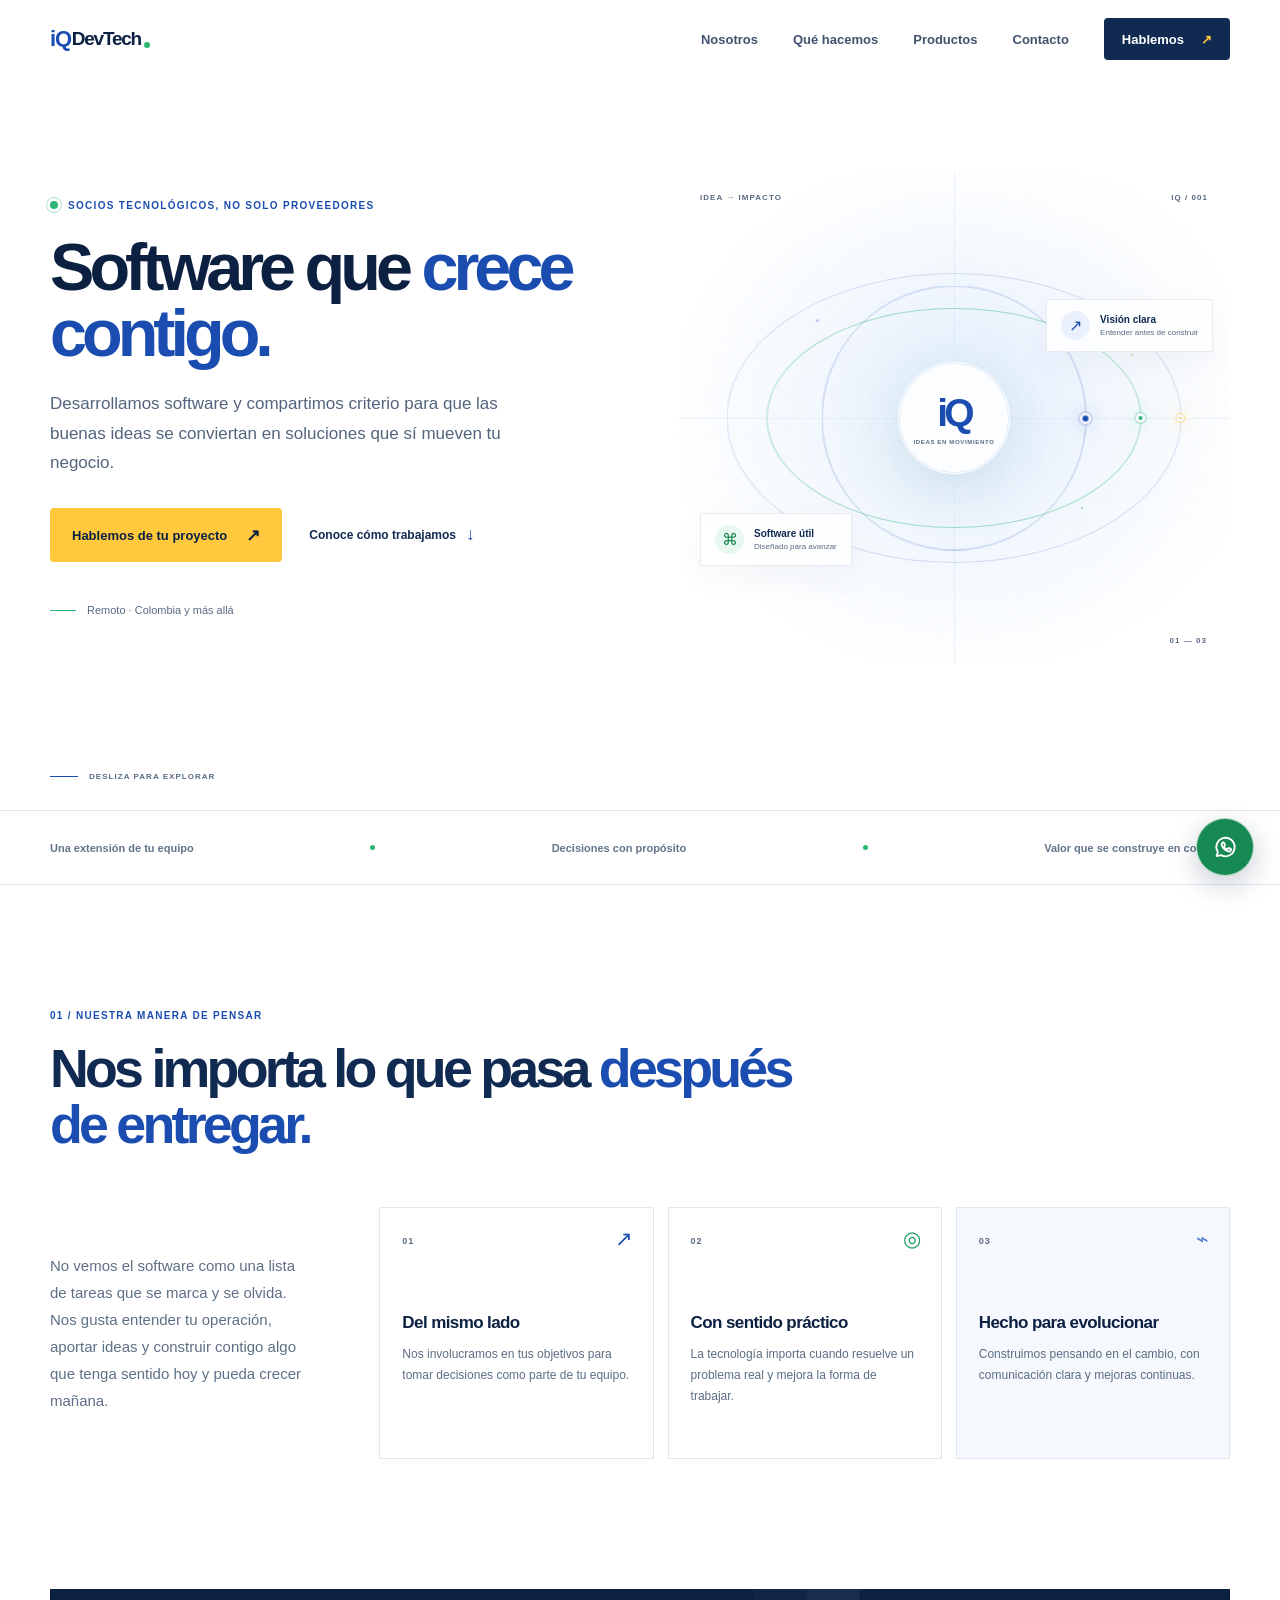
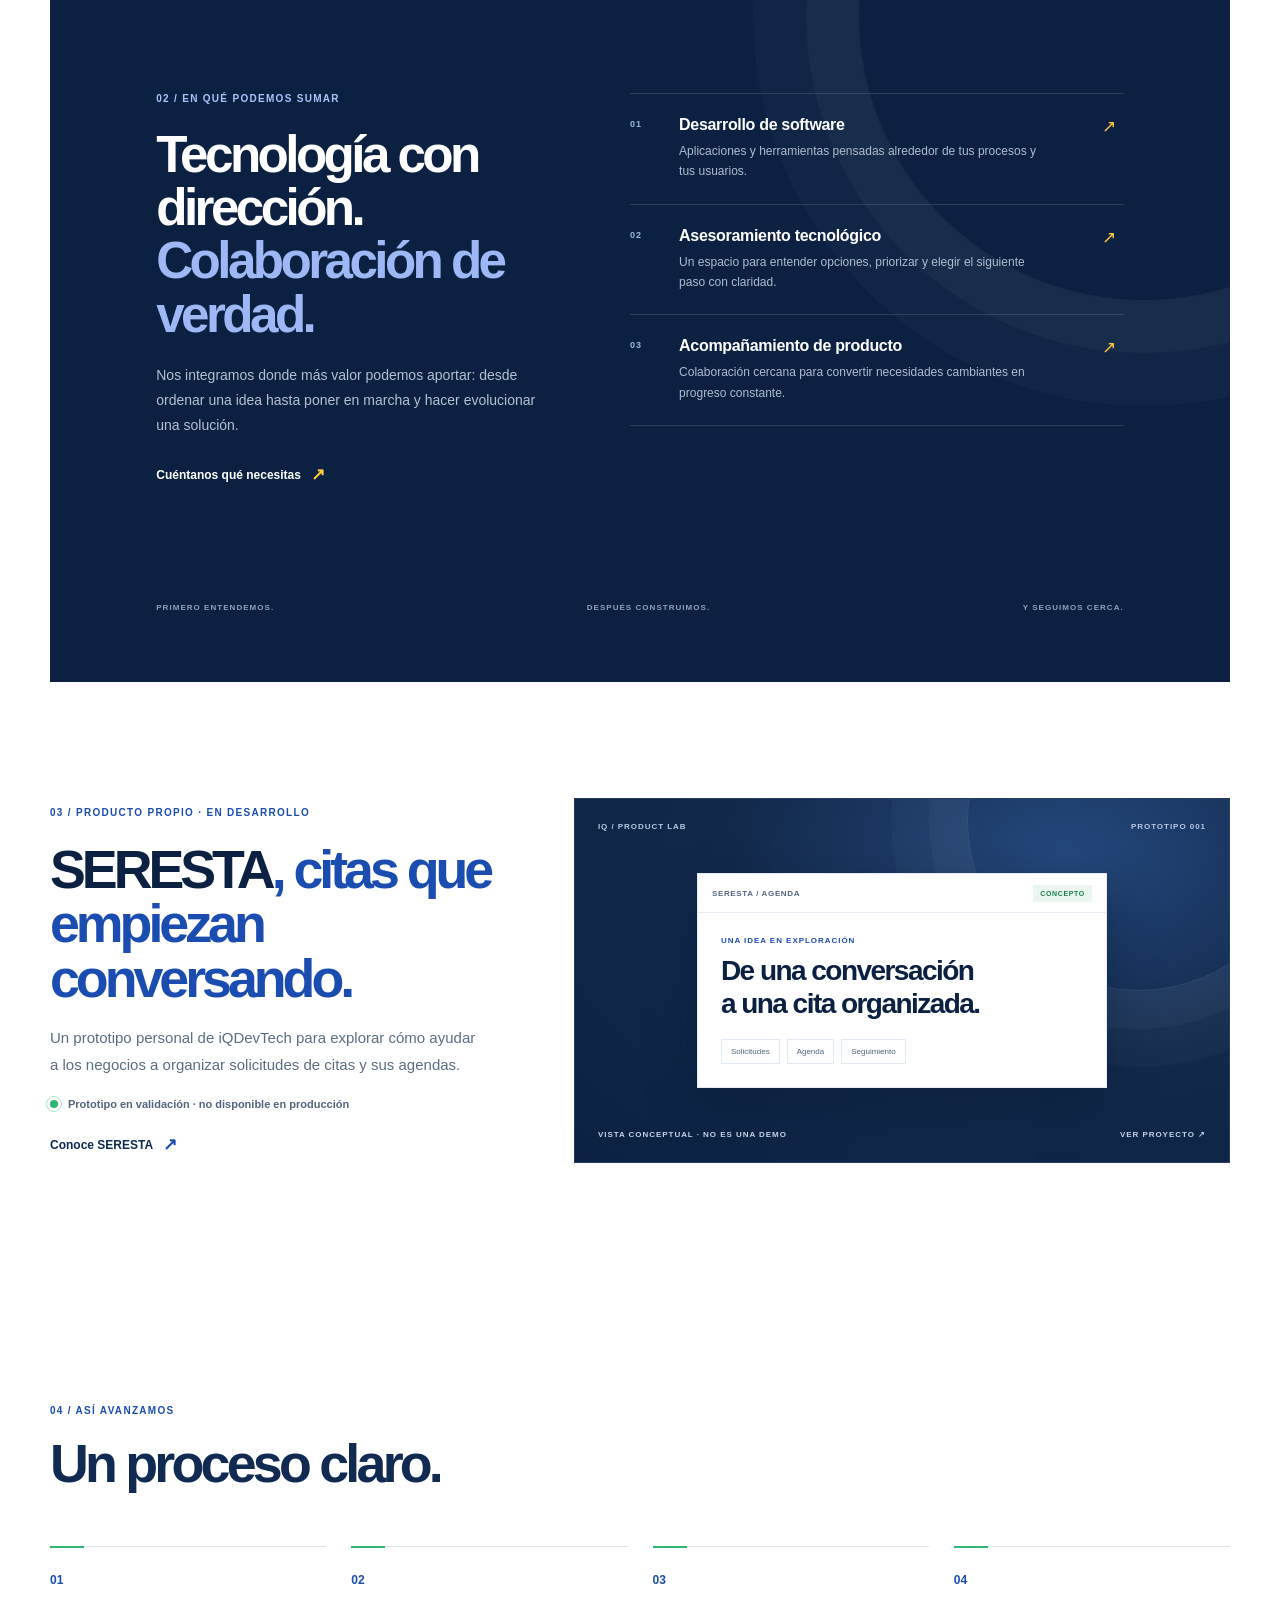
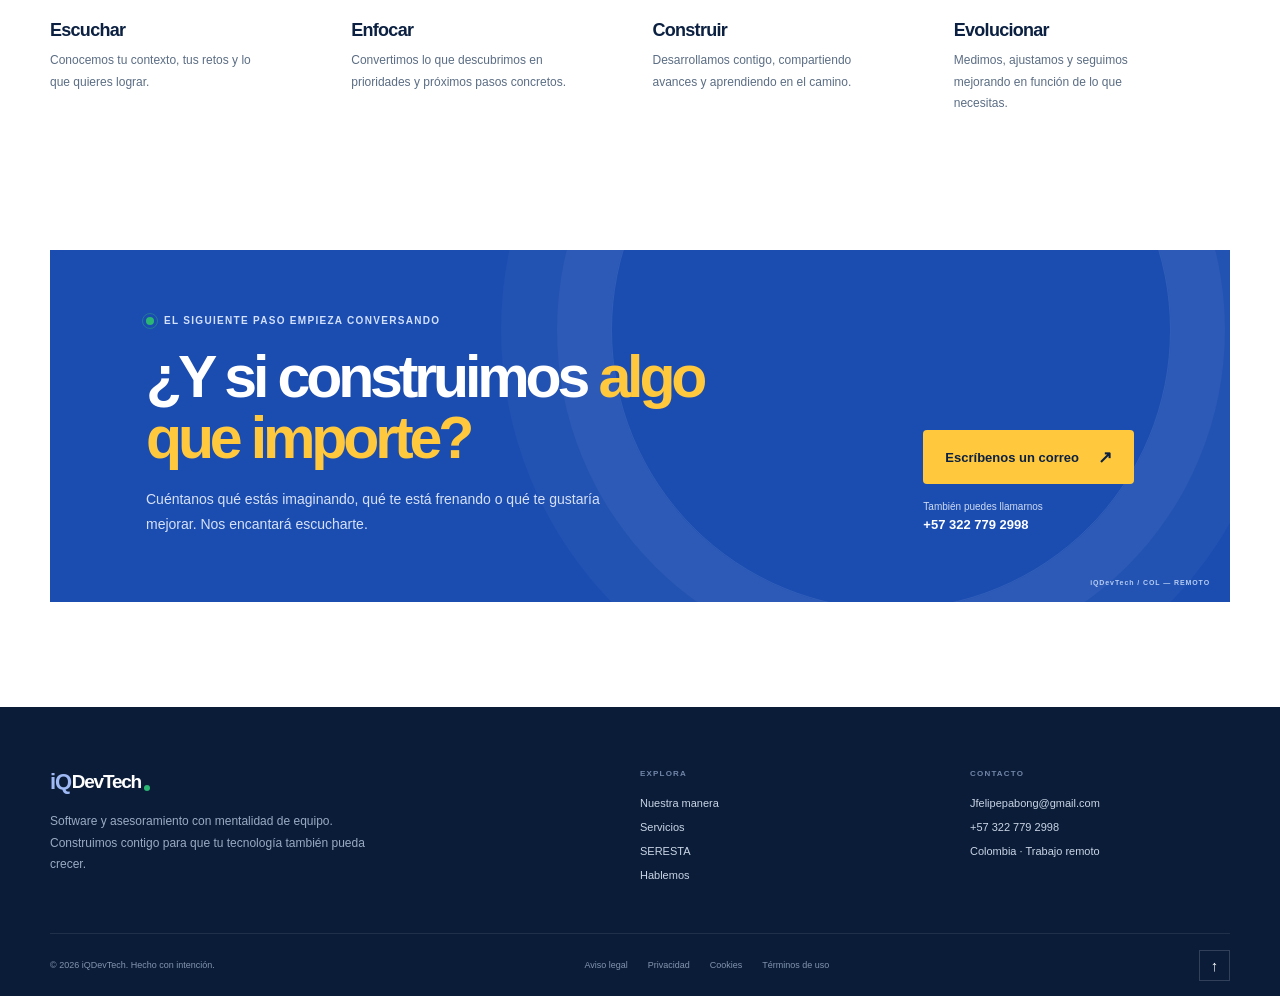
==== index.html @ 0589c56e "Initial iQDevTech website" ====
<!doctype html>
<html lang="es-CO">
  <head>
    <meta charset="utf-8">
    <meta name="viewport" content="width=device-width, initial-scale=1">
    <meta name="theme-color" content="#f6f8fc">
    <meta name="description" content="Desarrollo de software a medida y asesoría tecnológica para empresas en Colombia. Convertimos ideas y retos en soluciones útiles, con colaboración cercana.">
    <meta name="robots" content="index, follow, max-image-preview:large">
    <meta name="author" content="iQDevTech">
    <!-- TODO: reemplazar https://www.iqdevtech.com por el dominio de producción cuando esté conectado -->
    <link rel="canonical" href="https://www.iqdevtech.com/">
    <meta property="og:type" content="website">
    <meta property="og:locale" content="es_CO">
    <meta property="og:site_name" content="iQDevTech">
    <meta property="og:url" content="https://www.iqdevtech.com/">
    <meta property="og:title" content="iQDevTech | Desarrollo de software y asesoría tecnológica en Colombia">
    <meta property="og:description" content="Desarrollo de software a medida y asesoría tecnológica para empresas en Colombia. Ideas que se convierten en soluciones útiles, con colaboración cercana.">
    <!-- TODO: exportar og-image.svg a og-image.png (1200×630) y actualizar esta URL -->
    <meta property="og:image" content="https://www.iqdevtech.com/og-image.svg">
    <meta property="og:image:alt" content="iQDevTech — tecnología que crece contigo">
    <meta name="twitter:card" content="summary_large_image">
    <meta name="twitter:title" content="iQDevTech | Desarrollo de software y asesoría tecnológica en Colombia">
    <meta name="twitter:description" content="Desarrollo de software a medida y asesoría tecnológica para empresas en Colombia. Ideas que se convierten en soluciones útiles, con colaboración cercana.">
    <meta name="twitter:image" content="https://www.iqdevtech.com/og-image.svg">
    <title>iQDevTech | Desarrollo de software y asesoría tecnológica en Colombia</title>
    <link rel="icon" href="/favicon.svg" type="image/svg+xml">
    <link rel="stylesheet" href="/assets/css/styles.css">
    <script type="application/ld+json">
      {
        "@context": "https://schema.org",
        "@graph": [
          {
            "@type": "Organization",
            "@id": "https://www.iqdevtech.com/#organization",
            "name": "iQDevTech",
            "url": "https://www.iqdevtech.com/",
            "logo": "https://www.iqdevtech.com/favicon.svg",
            "email": "Jfelipepabong@gmail.com",
            "telephone": "+573227792998",
            "description": "Desarrollo de software a medida y asesoría tecnológica para empresas en Colombia, con enfoque de colaboración a largo plazo.",
            "slogan": "Tecnología que crece contigo",
            "address": {
              "@type": "PostalAddress",
              "addressRegion": "Santander",
              "addressCountry": "CO"
            },
            "knowsAbout": ["Desarrollo de software a medida", "Asesoría tecnológica", "Acompañamiento de producto"]
          },
          {
            "@type": "ProfessionalService",
            "@id": "https://www.iqdevtech.com/#servicio",
            "name": "Desarrollo de software y asesoría tecnológica",
            "provider": { "@id": "https://www.iqdevtech.com/#organization" },
            "url": "https://www.iqdevtech.com/",
            "email": "Jfelipepabong@gmail.com",
            "telephone": "+573227792998",
            "areaServed": ["Colombia", "Worldwide"],
            "availableLanguage": ["Spanish"],
            "inLanguage": "es-CO"
          },
          {
            "@type": "WebSite",
            "@id": "https://www.iqdevtech.com/#website",
            "url": "https://www.iqdevtech.com/",
            "name": "iQDevTech",
            "inLanguage": "es-CO",
            "publisher": { "@id": "https://www.iqdevtech.com/#organization" }
          }
        ]
      }
    </script>
    <script type="module" src="/assets/js/main.js"></script>
  </head>
  <body id="top">
    <div class="preloader" aria-hidden="true">
      <span class="preloader__brand">iQ<span>Dev</span>Tech</span>
      <span class="preloader__line"></span>
    </div>
    <a class="skip-link" href="#contenido">Saltar al contenido</a>
    <iq-header></iq-header>
    <main id="contenido">
      <section class="hero section-wrap" aria-labelledby="hero-title">
        <div class="hero__copy">
          <p class="eyebrow hero-enter"><span class="status-dot"></span> Socios tecnológicos, no solo proveedores</p>
          <h1 id="hero-title" class="hero-enter">Software que <span>crece contigo.</span></h1>
          <p class="hero__intro hero-enter">Desarrollamos software y compartimos criterio para que las buenas ideas se conviertan en soluciones que sí mueven tu negocio.</p>
          <div class="hero__actions hero-enter">
            <a class="button button--yellow" href="#contacto">Hablemos de tu proyecto <span aria-hidden="true">↗</span></a>
            <a class="text-link" href="#enfoque">Conoce cómo trabajamos <span aria-hidden="true">↓</span></a>
          </div>
          <div class="hero__note hero-enter"><span class="hero__note-line"></span><span>Remoto · Colombia y más allá</span></div>
        </div>

        <div class="hero-art" role="img" aria-label="Ilustración abstracta de una red de ideas que se convierte en software">
          <div class="hero-art__nebula hero-art__nebula--one"></div>
          <div class="hero-art__nebula hero-art__nebula--two"></div>
          <div class="hero-art__glow"></div>
          <div class="hero-art__topline"><span>IDEA → IMPACTO</span><span>IQ / 001</span></div>
          <div class="orbit orbit--one"><span class="orbit__satellite orbit__satellite--blue"></span></div>
          <div class="orbit orbit--two"><span class="orbit__satellite orbit__satellite--green"></span></div>
          <div class="orbit orbit--three"><span class="orbit__satellite orbit__satellite--yellow"></span></div>
          <span class="hero-art__star hero-art__star--one"></span>
          <span class="hero-art__star hero-art__star--two"></span>
          <span class="hero-art__star hero-art__star--three"></span>
          <div class="orbit__core"><span>iQ</span><span class="orbit__core-caption">IDEAS EN MOVIMIENTO</span></div>
          <div class="art-label art-label--top"><span class="art-label__icon">↗</span><span><b>Visión clara</b><small>Entender antes de construir</small></span></div>
          <div class="art-label art-label--bottom"><span class="art-label__icon art-label__icon--green">⌘</span><span><b>Software útil</b><small>Diseñado para avanzar</small></span></div>
          <span class="hero-art__axis hero-art__axis--x"></span>
          <span class="hero-art__axis hero-art__axis--y"></span>
          <span class="hero-art__index">01 — 03</span>
        </div>
        <div class="hero__scroll" aria-hidden="true"><span></span> DESLIZA PARA EXPLORAR</div>
      </section>

      <section class="signal-strip" aria-label="Nuestra forma de colaborar">
        <div class="signal-strip__inner">
          <span>Una extensión de tu equipo</span><i></i>
          <span>Decisiones con propósito</span><i></i>
          <span>Valor que se construye en conjunto</span>
        </div>
      </section>

      <section class="section section-wrap" id="enfoque" aria-labelledby="approach-title">
        <div class="section-heading reveal">
          <p class="eyebrow">01 / Nuestra manera de pensar</p>
          <h2 id="approach-title">Nos importa lo que pasa <span>después de entregar.</span></h2>
        </div>
        <div class="approach-grid">
          <p class="approach-grid__lead reveal">No vemos el software como una lista de tareas que se marca y se olvida. Nos gusta entender tu operación, aportar ideas y construir contigo algo que tenga sentido hoy y pueda crecer mañana.</p>
          <div class="approach-card reveal">
            <span class="approach-card__number">01</span>
            <span class="approach-card__mark">↗</span>
            <h3>Del mismo lado</h3>
            <p>Nos involucramos en tus objetivos para tomar decisiones como parte de tu equipo.</p>
          </div>
          <div class="approach-card approach-card--green reveal">
            <span class="approach-card__number">02</span>
            <span class="approach-card__mark">◎</span>
            <h3>Con sentido práctico</h3>
            <p>La tecnología importa cuando resuelve un problema real y mejora la forma de trabajar.</p>
          </div>
          <div class="approach-card approach-card--blue reveal">
            <span class="approach-card__number">03</span>
            <span class="approach-card__mark">⌁</span>
            <h3>Hecho para evolucionar</h3>
            <p>Construimos pensando en el cambio, con comunicación clara y mejoras continuas.</p>
          </div>
        </div>
      </section>

      <section class="services section-wrap" id="servicios" aria-labelledby="services-title">
        <div class="services__intro reveal">
          <p class="eyebrow eyebrow--light">02 / En qué podemos sumar</p>
          <h2 id="services-title">Tecnología con dirección. <span>Colaboración de verdad.</span></h2>
          <p>Nos integramos donde más valor podemos aportar: desde ordenar una idea hasta poner en marcha y hacer evolucionar una solución.</p>
          <a class="text-link text-link--light" href="#contacto">Cuéntanos qué necesitas <span aria-hidden="true">↗</span></a>
        </div>
        <div class="services__list">
          <article class="service-item reveal">
            <span class="service-item__index">01</span>
            <div><h3>Desarrollo de software</h3><p>Aplicaciones y herramientas pensadas alrededor de tus procesos y tus usuarios.</p></div>
            <span class="service-item__arrow" aria-hidden="true">↗</span>
          </article>
          <article class="service-item reveal">
            <span class="service-item__index">02</span>
            <div><h3>Asesoramiento tecnológico</h3><p>Un espacio para entender opciones, priorizar y elegir el siguiente paso con claridad.</p></div>
            <span class="service-item__arrow" aria-hidden="true">↗</span>
          </article>
          <article class="service-item reveal">
            <span class="service-item__index">03</span>
            <div><h3>Acompañamiento de producto</h3><p>Colaboración cercana para convertir necesidades cambiantes en progreso constante.</p></div>
            <span class="service-item__arrow" aria-hidden="true">↗</span>
          </article>
        </div>
        <div class="services__footer"><span>PRIMERO ENTENDEMOS.</span><span>DESPUÉS CONSTRUIMOS.</span><span>Y SEGUIMOS CERCA.</span></div>
      </section>

      <section class="product-showcase section-wrap" id="productos" aria-labelledby="product-showcase-title">
        <div class="product-showcase__copy reveal">
          <p class="eyebrow">03 / Producto propio · en desarrollo</p>
          <h2 id="product-showcase-title">SERESTA<span>, citas que empiezan conversando.</span></h2>
          <p>Un prototipo personal de iQDevTech para explorar cómo ayudar a los negocios a organizar solicitudes de citas y sus agendas.</p>
          <div class="product-showcase__status"><span class="status-dot"></span> Prototipo en validación · no disponible en producción</div>
          <a class="text-link" href="/productos/seresta.html">Conoce SERESTA <span aria-hidden="true">↗</span></a>
        </div>
        <a class="product-preview reveal" href="/productos/seresta.html" aria-label="Ver la página de SERESTA, producto en prototipo">
          <div class="product-preview__topline"><span>IQ / PRODUCT LAB</span><span>PROTOTIPO 001</span></div>
          <div class="product-preview__window">
            <div class="product-preview__windowbar"><span>SERESTA / AGENDA</span><span class="product-preview__window-status">CONCEPTO</span></div>
            <div class="product-preview__windowbody">
              <span class="product-preview__overline">UNA IDEA EN EXPLORACIÓN</span>
              <strong>De una conversación<br> a una cita organizada.</strong>
              <div class="product-preview__chips"><span>Solicitudes</span><span>Agenda</span><span>Seguimiento</span></div>
            </div>
          </div>
          <div class="product-preview__footer"><span>VISTA CONCEPTUAL · NO ES UNA DEMO</span><span>VER PROYECTO ↗</span></div>
        </a>
      </section>

      <section class="process section section-wrap" aria-labelledby="process-title">
        <div class="section-heading reveal">
          <p class="eyebrow">04 / Así avanzamos</p>
          <h2 id="process-title">Un proceso claro.</h2>
        </div>
        <div class="process__steps">
          <article class="process-step reveal"><span class="process-step__number">01</span><span class="process-step__line"></span><h3>Escuchar</h3><p>Conocemos tu contexto, tus retos y lo que quieres lograr.</p></article>
          <article class="process-step reveal"><span class="process-step__number">02</span><span class="process-step__line"></span><h3>Enfocar</h3><p>Convertimos lo que descubrimos en prioridades y próximos pasos concretos.</p></article>
          <article class="process-step reveal"><span class="process-step__number">03</span><span class="process-step__line"></span><h3>Construir</h3><p>Desarrollamos contigo, compartiendo avances y aprendiendo en el camino.</p></article>
          <article class="process-step reveal"><span class="process-step__number">04</span><span class="process-step__line"></span><h3>Evolucionar</h3><p>Medimos, ajustamos y seguimos mejorando en función de lo que necesitas.</p></article>
        </div>
      </section>

      <section class="contact section-wrap" id="contacto" aria-labelledby="contact-title">
        <div class="contact__orb" aria-hidden="true"></div>
        <div class="contact__copy reveal">
          <p class="eyebrow eyebrow--light"><span class="status-dot"></span> El siguiente paso empieza conversando</p>
          <h2 id="contact-title">¿Y si construimos <span>algo que importe?</span></h2>
          <p>Cuéntanos qué estás imaginando, qué te está frenando o qué te gustaría mejorar. Nos encantará escucharte.</p>
        </div>
        <div class="contact__actions reveal">
          <a class="button button--yellow" href="mailto:Jfelipepabong@gmail.com?subject=Hablemos%20de%20un%20proyecto">Escríbenos un correo <span aria-hidden="true">↗</span></a>
          <a class="contact__detail" href="tel:+573227792998"><span>También puedes llamarnos</span><b>+57 322 779 2998</b></a>
        </div>
        <span class="contact__signature">iQDevTech / COL — REMOTO</span>
      </section>
    </main>
    <iq-footer></iq-footer>
  </body>
</html>
---- assets/css/styles.css ----
@charset "UTF-8";

:root {
  color-scheme: light;
  --ink: #102a52;
  --ink-strong: #0c2142;
  --blue: #1b4db1;
  --blue-bright: #386fe0;
  --green: #2bb673;
  --yellow: #ffc83d;
  --paper: #ffffff;
  --wash: #f5f8fc;
  --muted: #64748b;
  --line: #e2e8f0;
  --font: Inter, "Segoe UI", Arial, sans-serif;
  --content: 1180px;
  --type-display: clamp(2.75rem, 5.2vw, 4.25rem);
  --type-page: clamp(3rem, 6vw, 4.75rem);
  --type-section: clamp(2.25rem, 4.2vw, 3.375rem);
}

* { box-sizing: border-box; }
html { scroll-behavior: smooth; scroll-padding-top: 88px; }
body { margin: 0; background: var(--paper); color: var(--ink); font-family: var(--font); font-size: 16px; -webkit-font-smoothing: antialiased; }
body.menu-open { overflow: hidden; }
a { color: inherit; text-decoration: none; }
button { font: inherit; }
::selection { color: var(--ink-strong); background: var(--yellow); }

.preloader { position: fixed; z-index: 20; inset: 0; display: grid; align-content: center; justify-items: center; gap: 18px; background: var(--ink-strong); pointer-events: none; animation: loader-out .55s .35s ease forwards; }
.preloader__brand { color: white; font-size: 24px; font-weight: 750; letter-spacing: -.06em; }
.preloader__brand span { color: #8caef4; }
.preloader__line { width: 76px; height: 2px; overflow: hidden; background: #ffffff30; }
.preloader__line::after { display: block; width: 100%; height: 100%; background: var(--yellow); content: ""; transform: translateX(-100%); animation: loader-line .5s ease forwards; }
@keyframes loader-out { to { opacity: 0; visibility: hidden; } }
@keyframes loader-line { to { transform: translateX(0); } }
.skip-link { position: fixed; z-index: 30; top: 10px; left: 10px; padding: 12px 16px; color: var(--ink); background: var(--yellow); transform: translateY(-160%); }
.skip-link:focus { transform: translateY(0); }
.section-wrap { width: min(var(--content), calc(100% - 64px)); margin-inline: auto; }

.site-header { position: fixed; z-index: 15; inset: 0 0 auto; border-bottom: 1px solid transparent; background: #ffffffeb; backdrop-filter: blur(18px); transition: transform .35s ease, box-shadow .3s ease, border-color .3s ease; }
.site-header--scrolled { border-color: #e6ebf2; box-shadow: 0 8px 26px #102a5208; }
.site-header--hidden { transform: translateY(-110%); }
.site-header__inner { display: flex; width: min(var(--content), calc(100% - 64px)); height: 78px; align-items: center; justify-content: space-between; margin-inline: auto; }
.wordmark { position: relative; display: inline-flex; align-items: center; gap: 1px; color: var(--ink-strong); font-size: 19px; font-weight: 730; letter-spacing: -.065em; }
.wordmark__iq { color: var(--blue); font-size: 22px; font-weight: 830; }
.wordmark i { width: 6px; height: 6px; margin: 11px 0 0 2px; border-radius: 50%; background: var(--green); }
.site-nav { display: flex; align-items: center; gap: 35px; }
.site-nav > a:not(.site-nav__cta) { color: #41536e; font-size: 13px; font-weight: 550; transition: color .2s ease; }
.site-nav > a:not(.site-nav__cta):hover { color: var(--blue); }
.site-nav__cta { display: inline-flex; min-height: 42px; align-items: center; gap: 17px; padding: 0 18px; border-radius: 4px; background: var(--ink); color: white; font-size: 13px; font-weight: 650; transition: background .2s ease, transform .2s ease; }
.site-nav__cta:hover { background: var(--blue); transform: translateY(-2px); }
.site-nav__cta span { color: var(--yellow); }
.menu-toggle { display: none; }

.hero { position: relative; display: grid; min-height: min(810px, 100svh); grid-template-columns: 1.03fr .97fr; align-items: center; gap: 42px; padding-top: 120px; padding-bottom: 94px; }
.hero__copy { position: relative; z-index: 2; padding-bottom: 20px; }
.eyebrow { display: flex; align-items: center; gap: 10px; margin: 0 0 24px; color: var(--blue); font-size: 10px; font-weight: 750; letter-spacing: .13em; text-transform: uppercase; }
.status-dot { position: relative; width: 8px; height: 8px; flex: 0 0 auto; border-radius: 50%; background: var(--green); }
.status-dot::after { position: absolute; inset: -4px; border: 1px solid #2bb67366; border-radius: 50%; content: ""; }
h1, h2, h3, p { margin-top: 0; }
.hero h1 { max-width: 650px; margin-bottom: 22px; color: var(--ink-strong); font-size: var(--type-display); font-weight: 650; letter-spacing: -.075em; line-height: .99; }
.hero h1 span, .section-heading h2 span, .services__intro h2 span, .contact h2 span { color: var(--blue); }
.hero__intro { max-width: 485px; margin-bottom: 30px; color: #53647d; font-size: 17px; line-height: 1.75; }
.hero__actions { display: flex; align-items: center; gap: 27px; flex-wrap: wrap; }
.button { display: inline-flex; min-height: 54px; align-items: center; justify-content: center; gap: 19px; padding: 0 22px; border-radius: 4px; font-size: 13px; font-weight: 720; transition: transform .22s ease, box-shadow .22s ease, background .22s ease; }
.button:hover { transform: translateY(-3px); box-shadow: 0 12px 22px #0c21421f; }
.hero__actions .button { transform: translate3d(var(--magnetic-x, 0px), var(--magnetic-y, 0px), 0); }
.hero__actions .button:hover { transform: translate3d(var(--magnetic-x, 0px), calc(var(--magnetic-y, 0px) - 3px), 0); }
.button--yellow { color: var(--ink-strong); background: var(--yellow); }
.button--yellow:hover { background: #ffd45e; }
.button span { font-size: 17px; }
.text-link { display: inline-flex; align-items: center; gap: 10px; color: var(--ink); font-size: 12px; font-weight: 700; }
.text-link span { color: var(--blue); font-size: 17px; transition: transform .2s ease; }
.text-link:hover span { transform: translate(3px, -2px); }
.hero__note { display: flex; align-items: center; gap: 11px; margin-top: 42px; color: #596b83; font-size: 11px; }
.hero__note-line { width: 26px; height: 1px; background: var(--green); }

.hero-art { position: relative; min-height: 494px; overflow: hidden; border: 0; background: radial-gradient(ellipse at 53% 48%, #eaf2ff 0, #f5f8fc8a 38%, #ffffff00 73%); isolation: isolate; }
.hero-art::before, .hero-art::after { display: none; }
.hero-art__nebula { position: absolute; z-index: 0; top: 50%; left: 50%; width: 310px; aspect-ratio: 1; border-radius: 50%; opacity: .6; pointer-events: none; transform: translate3d(-50%, -50%, 0); }
.hero-art__nebula--one { background: radial-gradient(circle, #8fb7ff55 0, #8fb7ff20 42%, transparent 72%); }
.hero-art__nebula--two { width: 245px; background: radial-gradient(circle, #8ce2b644 0, #8ce2b618 45%, transparent 72%); }
.hero-art__glow { position: absolute; z-index: 0; inset: -10%; background: radial-gradient(ellipse at center, #ffffff82 0, #d7e8ff38 35%, transparent 62%); opacity: .8; pointer-events: none; transform: translate3d(var(--glow-x, 0px), var(--glow-y, 0px), 0); transition: transform .28s ease-out; }
.hero-art__topline { position: absolute; z-index: 2; inset: 22px 22px auto; display: flex; justify-content: space-between; color: #596b83; font-size: 8px; font-weight: 750; letter-spacing: .13em; }
.orbit { position: absolute; z-index: 1; top: 50%; left: 50%; border: 1px solid #1b4db126; border-radius: 50%; transform: translate3d(-50%, -50%, 0); }
.orbit--one { --orbit-start: -24deg; width: 265px; height: 265px; border-color: #1b4db14a; }
.orbit--two { --orbit-start: 35deg; width: 375px; height: 220px; border-color: #2bb6736b; }
.orbit--three { --orbit-start: -55deg; width: 455px; height: 290px; border-color: #1b4db12b; }
.orbit__satellite { position: absolute; top: 50%; left: 100%; width: 12px; height: 12px; border: 3px solid #f6f8fc; border-radius: 50%; background: var(--blue); box-shadow: 0 0 0 1px #1b4db14d, 0 0 19px #1b4db155; transform: translate(-50%, -50%); }
.orbit__satellite--green { width: 10px; height: 10px; background: var(--green); box-shadow: 0 0 0 1px #2bb67366, 0 0 18px #2bb67366; }
.orbit__satellite--yellow { width: 8px; height: 8px; background: var(--yellow); box-shadow: 0 0 0 1px #ffc83d99, 0 0 18px #ffc83d88; }
.hero-art__star { position: absolute; z-index: 1; width: 3px; height: 3px; border-radius: 50%; background: #6a91e8; box-shadow: 0 0 9px #6a91e899; opacity: .45; }
.hero-art__star--one { top: 30%; left: 25%; }
.hero-art__star--two { top: 68%; left: 73%; width: 2px; height: 2px; background: #27a66a; }
.hero-art__star--three { top: 37%; left: 82%; width: 2px; height: 2px; background: #d29d13; }
.orbit__core { position: absolute; z-index: 3; top: 50%; left: 50%; display: grid; width: 112px; height: 112px; align-content: center; justify-items: center; border: 1px solid #ffffff; border-radius: 50%; background: #ffffffdf; box-shadow: 0 16px 50px #23477c18, inset 0 0 0 1px #dce8f8; transform: translate(-50%, -50%); }
.orbit__core > span:first-child { color: var(--blue); font-size: 39px; font-weight: 800; letter-spacing: -.1em; }
.orbit__core-caption { margin-top: 4px; color: #596b83; font-size: 6px; font-weight: 800; letter-spacing: .11em; }
.art-label { position: absolute; z-index: 4; display: flex; align-items: center; gap: 10px; padding: 11px 14px; border: 1px solid #e6ebf2; background: #ffffffdf; box-shadow: 0 12px 32px #102a520b; backdrop-filter: blur(8px); }
.art-label--top { top: 26%; right: 3%; }
.art-label--bottom { bottom: 20%; left: 4%; }
.art-label__icon { display: grid; width: 29px; height: 29px; place-items: center; border-radius: 50%; background: #eaf0fc; color: var(--blue); font-size: 16px; }
.art-label__icon--green { background: #e8f7ef; color: #16834c; }
.art-label b, .art-label small { display: block; }
.art-label b { margin-bottom: 3px; color: var(--ink); font-size: 10px; }
.art-label small { color: #596b83; font-size: 8px; }
.hero-art__axis { position: absolute; z-index: -1; display: block; background: #1b4db111; }
.hero-art__axis--x { top: 50%; right: 0; left: 0; height: 1px; }
.hero-art__axis--y { top: 0; bottom: 0; left: 50%; width: 1px; }
.hero-art__index { position: absolute; z-index: 2; right: 23px; bottom: 20px; color: #596b83; font-size: 8px; font-weight: 700; letter-spacing: .13em; }
.hero__scroll { position: absolute; bottom: 29px; left: 0; display: flex; align-items: center; gap: 11px; color: #596b83; font-size: 8px; font-weight: 750; letter-spacing: .13em; }
.hero__scroll span { width: 28px; height: 1px; background: var(--blue); }

.signal-strip { border-block: 1px solid var(--line); background: #fff; }
.signal-strip__inner { display: flex; width: min(var(--content), calc(100% - 64px)); min-height: 73px; align-items: center; justify-content: space-between; gap: 24px; margin-inline: auto; color: #64748b; font-size: 11px; font-weight: 600; }
.signal-strip__inner i { width: 5px; height: 5px; flex: 0 0 auto; border-radius: 50%; background: var(--green); }
.section { padding-top: 125px; padding-bottom: 130px; }
.section-heading { max-width: 750px; margin-bottom: 54px; }
.section-heading .eyebrow { margin-bottom: 20px; }
.section-heading h2, .services__intro h2, .contact h2 { margin-bottom: 0; font-size: var(--type-section); font-weight: 630; letter-spacing: -.07em; line-height: 1.04; }
.section-heading h2 span { color: var(--blue); }
.approach-grid { display: grid; grid-template-columns: 1.15fr 1fr 1fr 1fr; gap: 14px; }
.approach-grid__lead { max-width: 280px; align-self: center; margin: 0; padding-right: 20px; color: #5e6f86; font-size: 15px; line-height: 1.8; }
.approach-card { position: relative; min-height: 252px; padding: 22px; border: 1px solid var(--line); background: var(--paper); transition: transform .25s ease, box-shadow .25s ease; }
.approach-card:hover { transform: translateY(-5px); box-shadow: 0 18px 34px #102a520d; }
.approach-card__number { color: #596b83; font-size: 9px; font-weight: 700; letter-spacing: .1em; }
.approach-card__mark { position: absolute; top: 19px; right: 20px; color: var(--blue); font-size: 21px; }
.approach-card h3 { margin: 65px 0 11px; color: var(--ink-strong); font-size: 17px; letter-spacing: -.035em; }
.approach-card p { margin-bottom: 0; color: #5b6d84; font-size: 12px; line-height: 1.75; }
.approach-card--green .approach-card__mark { color: #1d9a5d; }
.approach-card--blue { background: var(--wash); }
.approach-card--blue .approach-card__mark { color: #587ed0; }

.services { position: relative; display: grid; grid-template-columns: .9fr 1.1fr; gap: 70px; padding: 104px 8.3% 70px; overflow: hidden; background: var(--ink-strong); color: white; }
.services::before { position: absolute; top: -260px; right: -200px; width: 570px; height: 570px; border: 1px solid #ffffff0c; border-radius: 50%; box-shadow: 0 0 0 52px #ffffff08, 0 0 0 105px #ffffff05; content: ""; pointer-events: none; }
.services__intro, .services__list, .services__footer { position: relative; z-index: 1; }
.eyebrow--light { color: #aac3fb; }
.services__intro h2 { max-width: 470px; margin-bottom: 22px; color: white; font-size: clamp(37px, 4vw, 52px); }
.services__intro h2 span { color: #9db8f5; }
.services__intro > p:not(.eyebrow) { max-width: 385px; margin-bottom: 26px; color: #b4c0d2; font-size: 14px; line-height: 1.8; }
.text-link--light { color: white; }
.text-link--light span { color: var(--yellow); }
.service-item { display: grid; grid-template-columns: 36px 1fr 22px; gap: 13px; padding: 22px 0; border-top: 1px solid #ffffff21; }
.service-item:last-child { border-bottom: 1px solid #ffffff21; }
.service-item__index { padding-top: 3px; color: #9eb4dc; font-size: 9px; font-weight: 700; letter-spacing: .1em; }
.service-item h3 { margin: 0 0 7px; color: white; font-size: 16px; font-weight: 620; letter-spacing: -.02em; }
.service-item p { max-width: 370px; margin-bottom: 0; color: #aebbd0; font-size: 12px; line-height: 1.7; }
.service-item__arrow { color: var(--yellow); font-size: 17px; transition: transform .2s ease; }
.service-item:hover .service-item__arrow { transform: translate(3px, -3px); }
.services__footer { display: flex; grid-column: 1 / -1; justify-content: space-between; margin-top: 48px; color: #91a1bb; font-size: 8px; font-weight: 750; letter-spacing: .13em; }

.product-showcase { display: grid; grid-template-columns: .82fr 1.18fr; align-items: center; gap: 68px; padding-top: 116px; padding-bottom: 116px; }
.product-showcase__copy h2 { max-width: 470px; margin-bottom: 18px; color: var(--ink-strong); font-size: var(--type-section); font-weight: 640; letter-spacing: -.075em; line-height: 1.02; }
.product-showcase__copy h2 span { color: var(--blue); }
.product-showcase__copy > p:not(.eyebrow) { max-width: 430px; margin-bottom: 20px; color: #5b6d84; font-size: 15px; line-height: 1.8; }
.product-showcase__status { display: flex; align-items: center; gap: 10px; margin: 0 0 24px; color: #52657e; font-size: 11px; font-weight: 650; }
.product-preview { position: relative; display: grid; min-height: 365px; grid-template-rows: auto 1fr auto; gap: 20px; padding: 23px; overflow: hidden; border: 1px solid #263d60; background: radial-gradient(ellipse at 75% 15%, #24477c 0, #12294b 48%, #0c2142 100%); color: white; transition: transform .3s ease, box-shadow .3s ease; }
.product-preview::before { position: absolute; top: -150px; right: -80px; width: 340px; height: 340px; border: 1px solid #ffffff1a; border-radius: 50%; box-shadow: 0 0 0 38px #ffffff08, 0 0 0 76px #ffffff06; content: ""; pointer-events: none; }
.product-preview:hover { transform: translateY(-5px); box-shadow: 0 22px 50px #102a5226; }
.product-preview:focus-visible { outline: 3px solid var(--yellow); outline-offset: 4px; }
.product-preview__topline, .product-preview__footer { position: relative; z-index: 1; display: flex; justify-content: space-between; gap: 16px; color: #b7c8e3; font-size: 8px; font-weight: 750; letter-spacing: .12em; }
.product-preview__window { position: relative; z-index: 1; width: min(100%, 410px); align-self: center; justify-self: center; border: 1px solid #e4eaf3; background: #fff; box-shadow: 0 18px 48px #07162b55; color: var(--ink-strong); }
.product-preview__windowbar { display: flex; min-height: 39px; align-items: center; justify-content: space-between; padding: 0 14px; border-bottom: 1px solid #e7edf5; color: #536780; font-size: 8px; font-weight: 750; letter-spacing: .08em; }
.product-preview__window-status { padding: 5px 7px; background: #eaf6ef; color: #16834c; font-size: 7px; }
.product-preview__windowbody { padding: 23px; }
.product-preview__overline { display: block; margin-bottom: 10px; color: var(--blue); font-size: 8px; font-weight: 750; letter-spacing: .12em; }
.product-preview__windowbody strong { display: block; color: var(--ink-strong); font-size: clamp(19px, 2.5vw, 28px); font-weight: 650; letter-spacing: -.055em; line-height: 1.16; }
.product-preview__chips { display: flex; flex-wrap: wrap; gap: 7px; margin-top: 19px; }
.product-preview__chips span { padding: 7px 9px; border: 1px solid #e1e9f4; color: #50647e; font-size: 8px; }
.product-preview__footer { color: #c5d2e6; }

.seresta-hero { display: grid; grid-template-columns: minmax(0, .96fr) minmax(0, 1.04fr); align-items: center; gap: 58px; padding-top: 145px; padding-bottom: 76px; }
.seresta-hero__copy, .seresta-visual { min-width: 0; }
.seresta-hero__copy h1 { margin: 0 0 7px; color: var(--ink-strong); font-size: var(--type-page); font-weight: 760; letter-spacing: -.09em; line-height: .95; }
.seresta-hero__copy h1 span { color: var(--green); }
.seresta-hero__tagline { margin-bottom: 17px; color: var(--blue); font-size: clamp(20px, 2.5vw, 28px); font-weight: 590; letter-spacing: -.045em; }
.seresta-hero__description { max-width: 500px; margin-bottom: 19px; color: #596b83; font-size: 16px; line-height: 1.8; }
.seresta-status { display: flex; align-items: center; gap: 9px; margin-bottom: 27px; color: #52657e; font-size: 11px; font-weight: 650; }
.seresta-status__dot { width: 8px; height: 8px; flex: 0 0 auto; border-radius: 50%; background: var(--yellow); box-shadow: 0 0 0 4px #ffc83d2e; }
.seresta-hero__actions { display: flex; align-items: center; gap: 22px; flex-wrap: wrap; }
.seresta-visual { position: relative; display: grid; min-height: 410px; place-items: center; overflow: hidden; border: 1px solid #dfe7f3; background: radial-gradient(ellipse at 55% 42%, #eff5ff 0, #f8faff 48%, #f5f8fc 100%); isolation: isolate; }
.seresta-visual::before, .seresta-visual::after { position: absolute; z-index: -1; border: 1px solid #1b4db118; border-radius: 50%; content: ""; }
.seresta-visual::before { width: 370px; height: 370px; }
.seresta-visual::after { width: 470px; height: 250px; border-color: #2bb6732b; transform: rotate(-28deg); }
.seresta-visual__glow { position: absolute; z-index: -1; width: 280px; height: 280px; border-radius: 50%; background: #b5cefa55; filter: blur(28px); }
.seresta-console { position: relative; z-index: 1; width: min(88%, 420px); padding: 19px; border: 1px solid #ffffff35; background: #102a52ed; box-shadow: 0 25px 60px #102a5230; color: white; }
.seresta-console__top { display: flex; align-items: center; justify-content: space-between; gap: 12px; color: #a9bddc; font-size: 7px; font-weight: 750; letter-spacing: .11em; }
.seresta-console__top > span { display: flex; gap: 4px; }
.seresta-console__top i { width: 5px; height: 5px; border-radius: 50%; background: #d3e1f6; opacity: .7; }
.seresta-console__body { padding: 24px 5px 3px; }
.seresta-console__brand { display: flex; align-items: center; gap: 9px; }
.seresta-console__mark { display: grid; width: 29px; height: 29px; place-items: center; border-radius: 50%; background: var(--green); color: #082540; font-size: 15px; font-weight: 800; }
.seresta-console__brand b, .seresta-console__brand small { display: block; }
.seresta-console__brand b { font-size: 11px; letter-spacing: -.02em; }
.seresta-console__brand small { margin-top: 3px; color: #a9bddc; font-size: 6px; letter-spacing: .1em; }
.seresta-console__headline { display: grid; gap: 9px; margin: 28px 0 24px; }
.seresta-console__headline > span { color: #a9bddc; font-size: 7px; font-weight: 750; letter-spacing: .13em; }
.seresta-console__headline strong { color: white; font-size: clamp(21px, 2.8vw, 29px); font-weight: 620; letter-spacing: -.06em; line-height: 1.13; }
.seresta-console__flow { display: grid; grid-template-columns: 1fr 20px 1fr 20px 1fr; align-items: center; gap: 5px; padding-top: 16px; border-top: 1px solid #ffffff26; }
.seresta-console__step { display: grid; justify-items: start; gap: 6px; color: #d9e3f2; font-size: 8px; }
.seresta-console__step i { display: grid; width: 19px; height: 19px; place-items: center; border: 1px solid #ffffff45; border-radius: 50%; color: #9db8f5; font-size: 7px; font-style: normal; }
.seresta-console__connector { height: 1px; background: #ffffff3d; }
.seresta-visual__caption { position: absolute; right: 17px; bottom: 14px; color: #64748b; font-size: 7px; font-weight: 750; letter-spacing: .1em; }
.seresta-facts { border-block: 1px solid var(--line); background: white; }
.seresta-facts__inner { display: flex; width: min(var(--content), calc(100% - 64px)); min-height: 72px; align-items: center; justify-content: space-between; gap: 20px; margin-inline: auto; color: #52657e; font-size: 11px; font-weight: 650; }
.seresta-facts__inner span { display: flex; align-items: center; gap: 10px; }
.seresta-facts__inner i { color: var(--blue); font-size: 8px; font-style: normal; font-weight: 800; }
.seresta-subnav { display: flex; justify-content: center; gap: 32px; padding: 17px 24px; border-bottom: 1px solid var(--line); background: #fff; }
.seresta-subnav a { color: #52657e; font-size: 11px; font-weight: 650; transition: color .2s ease; }
.seresta-subnav a:hover { color: var(--blue); }
.seresta-section { padding-top: 108px; padding-bottom: 112px; }
.seresta-section__heading { max-width: 670px; margin-bottom: 42px; }
.seresta-section__heading h2, .seresta-trust__copy h2, .seresta-support__copy h2 { margin-bottom: 15px; color: var(--ink-strong); font-size: var(--type-section); font-weight: 640; letter-spacing: -.07em; line-height: 1.04; }
.seresta-section__heading h2 span { color: var(--blue); }
.seresta-section__heading > p:last-child { max-width: 580px; margin-bottom: 0; color: #596b83; font-size: 14px; line-height: 1.8; }
.seresta-mode-grid { display: grid; grid-template-columns: 1fr 1fr; gap: 18px; }
.seresta-mode { position: relative; padding: 27px; border: 1px solid var(--line); background: white; transition: transform .25s ease, box-shadow .25s ease; }
.seresta-mode:hover { transform: translateY(-4px); box-shadow: 0 18px 40px #102a5210; }
.seresta-mode--local { border-top: 3px solid var(--green); }
.seresta-mode--business { border-top: 3px solid var(--blue); }
.seresta-mode__top { display: flex; align-items: center; justify-content: space-between; gap: 12px; margin-bottom: 24px; }
.seresta-mode__mark { color: #73839a; font-size: 9px; font-weight: 750; letter-spacing: .1em; }
.seresta-mode__badge { padding: 6px 8px; background: #f0f4fa; color: #475b75; font-size: 8px; font-weight: 700; }
.seresta-mode .eyebrow { margin-bottom: 9px; font-size: 8px; }
.seresta-mode h3 { margin-bottom: 10px; color: var(--ink-strong); font-size: 25px; font-weight: 650; letter-spacing: -.05em; }
.seresta-mode > p:not(.eyebrow) { color: #596b83; font-size: 13px; line-height: 1.8; }
.seresta-mode ul { display: grid; gap: 9px; margin: 18px 0; padding-left: 18px; color: #52657e; font-size: 12px; line-height: 1.7; }
.seresta-mode__note { margin-bottom: 0 !important; padding: 13px; border-left: 2px solid var(--yellow); background: var(--wash); color: #475b75 !important; font-size: 11px !important; }
.seresta-trust { padding: 84px 32px; background: var(--wash); }
.seresta-trust__inner { display: grid; width: min(var(--content), 100%); grid-template-columns: .9fr 1.1fr; align-items: center; gap: 75px; margin-inline: auto; }
.seresta-trust__copy > p:not(.eyebrow) { color: #596b83; font-size: 14px; line-height: 1.85; }
.seresta-trust__checklist { border-top: 1px solid #dce4ef; }
.seresta-trust__checklist > div { display: grid; grid-template-columns: 28px 1fr auto; align-items: center; gap: 12px; padding: 18px 0; border-bottom: 1px solid #dce4ef; }
.seresta-trust__checklist > div > span { color: var(--blue); font-size: 9px; font-weight: 800; }
.seresta-trust__checklist p { display: grid; gap: 4px; margin: 0; }
.seresta-trust__checklist b { color: var(--ink-strong); font-size: 12px; }
.seresta-trust__checklist small { color: #596b83; font-size: 10px; line-height: 1.6; }
.seresta-trust__checklist i { color: #5b6d84; font-size: 7px; font-style: normal; font-weight: 750; letter-spacing: .08em; }
.seresta-support { display: grid; grid-template-columns: 1fr auto; align-items: center; gap: 45px; padding-top: 105px; padding-bottom: 105px; }
.seresta-support__copy { max-width: 680px; }
.seresta-support__copy h2 { font-size: clamp(38px, 4vw, 50px); }
.seresta-support__copy > p:last-child { margin-bottom: 0; color: #596b83; font-size: 14px; line-height: 1.8; }
.seresta-contact { display: grid; grid-template-columns: 1fr auto; align-items: end; gap: 40px; margin-bottom: 90px; padding: 54px 7%; background: var(--ink-strong); color: white; }
.seresta-contact .eyebrow { color: #aac3fb; }
.seresta-contact h2 { max-width: 640px; margin-bottom: 13px; color: white; font-size: clamp(35px, 4vw, 48px); font-weight: 640; letter-spacing: -.065em; line-height: 1.06; }
.seresta-contact > div:first-child > p:last-child { max-width: 630px; margin-bottom: 0; color: #c3d0e3; font-size: 13px; line-height: 1.8; }
.seresta-contact__actions { display: grid; justify-items: start; gap: 14px; }
.seresta-contact__actions > a:last-child { color: #d3e1f6; font-size: 11px; text-decoration: underline; text-underline-offset: 4px; }

.process { padding-top: 126px; padding-bottom: 135px; }
.process .section-heading { max-width: 690px; }
.process__steps { display: grid; grid-template-columns: repeat(4, 1fr); gap: 25px; }
.process-step { position: relative; padding-top: 23px; border-top: 1px solid #dce3ed; }
.process-step__number { color: var(--blue); font-size: 12px; font-weight: 800; }
.process-step__line { position: absolute; top: -1px; left: 0; width: 34px; height: 2px; background: var(--green); }
.process-step h3 { margin: 32px 0 9px; color: var(--ink-strong); font-size: 18px; letter-spacing: -.04em; }
.process-step p { max-width: 220px; margin-bottom: 0; color: #5b6d84; font-size: 12px; line-height: 1.8; }

.contact { position: relative; display: grid; grid-template-columns: 1fr auto; align-items: end; gap: 50px; min-height: 340px; margin-bottom: 105px; padding: 65px 7.5%; overflow: hidden; background: var(--blue); color: white; }
.contact__orb { position: absolute; top: -200px; right: 5%; width: 560px; height: 560px; border: 1px solid #ffffff18; border-radius: 50%; box-shadow: 0 0 0 54px #ffffff0b, 0 0 0 110px #ffffff08; pointer-events: none; }
.contact__copy, .contact__actions, .contact__signature { position: relative; z-index: 1; }
.contact .eyebrow { margin-bottom: 21px; color: #d3e1ff; }
.contact h2 { max-width: 610px; margin-bottom: 17px; color: white; font-size: clamp(40px, 5vw, 59px); }
.contact h2 span { color: var(--yellow); }
.contact__copy > p:last-child { max-width: 500px; margin-bottom: 0; color: #d6e1f6; font-size: 14px; line-height: 1.8; }
.contact__actions { display: grid; gap: 17px; justify-items: start; padding-bottom: 5px; }
.contact__detail { display: grid; gap: 5px; color: #cfdbf1; font-size: 10px; }
.contact__detail b { color: white; font-size: 13px; font-weight: 650; }
.contact__signature { position: absolute; right: 20px; bottom: 16px; color: #b6ccf2; font-size: 7px; font-weight: 750; letter-spacing: .13em; }

.site-footer { color: white; background: #0a1c38; }
.site-footer__main { display: grid; width: min(var(--content), calc(100% - 64px)); grid-template-columns: 2fr 1fr 1fr; gap: 70px; margin-inline: auto; padding: 62px 0 52px; }
.wordmark--footer { color: white; }
.wordmark--footer .wordmark__iq { color: #9eb8f4; }
.site-footer__brand p { max-width: 340px; margin: 16px 0 0; color: #9aabc3; font-size: 12px; line-height: 1.8; }
.site-footer__column { display: grid; align-content: start; justify-items: start; gap: 12px; }
.site-footer__label { margin-bottom: 7px; color: #7186a8; font-size: 8px; font-weight: 750; letter-spacing: .15em; }
.site-footer__column a, .site-footer__column > span:not(.site-footer__label) { color: #cad5e5; font-size: 11px; transition: color .2s ease; }
.site-footer__column a:hover, .site-footer__legal a:hover { color: var(--yellow); }
.site-footer__bottom { display: flex; width: min(var(--content), calc(100% - 64px)); min-height: 63px; align-items: center; justify-content: space-between; gap: 20px; margin-inline: auto; border-top: 1px solid #ffffff17; color: #8394ae; font-size: 9px; }
.site-footer__legal { display: flex; flex-wrap: wrap; gap: 20px; }
.site-footer__legal a { transition: color .2s ease; }
.back-top { display: grid; width: 31px; height: 31px; flex: 0 0 auto; place-items: center; border: 1px solid #ffffff2a; color: white; font-size: 15px; transition: background .2s ease; }
.back-top:hover { background: #ffffff16; }
.whatsapp-float { position: fixed; z-index: 14; right: 26px; bottom: max(24px, env(safe-area-inset-bottom, 0px) + 14px); display: grid; width: 58px; height: 58px; place-items: center; border: 1px solid #ffffffa8; border-radius: 50%; background: #168a52; box-shadow: 0 9px 28px #0c214238; color: white; transition: transform .25s ease, box-shadow .25s ease, background .25s ease; }
.whatsapp-float svg { width: 27px; height: 27px; fill: none; stroke: currentColor; stroke-linecap: round; stroke-linejoin: round; stroke-width: 1.65; }
.whatsapp-float::after { position: absolute; right: 69px; padding: 9px 12px; border-radius: 4px; background: var(--ink-strong); color: white; content: "Escríbenos por WhatsApp"; font-size: 11px; font-weight: 650; white-space: nowrap; opacity: 0; pointer-events: none; transform: translateX(5px); transition: opacity .2s ease, transform .2s ease; }
@media (hover: hover) and (pointer: fine) {
  .whatsapp-float:hover { transform: translateY(-4px) scale(1.04); background: #117545; box-shadow: 0 15px 34px #0c214248; }
  .whatsapp-float:hover::after { opacity: 1; transform: translateX(0); }
}
.whatsapp-float:focus-visible { outline: 3px solid var(--yellow); outline-offset: 4px; }

.legal-hero { padding: 150px 0 58px; background: var(--wash); }
.legal-hero__inner, .legal-content { width: min(840px, calc(100% - 48px)); margin-inline: auto; }
.legal-hero .eyebrow { margin-bottom: 20px; }
.legal-hero h1 { margin-bottom: 15px; color: var(--ink-strong); font-size: clamp(42px, 6vw, 66px); font-weight: 650; letter-spacing: -.07em; line-height: 1; }
.legal-hero p:last-child { max-width: 670px; margin-bottom: 0; color: #5b6d84; font-size: 15px; line-height: 1.8; }
.legal-content { padding: 62px 0 100px; }
.legal-content section { margin-bottom: 38px; }
.legal-content h2 { margin-bottom: 12px; color: var(--ink-strong); font-size: 21px; font-weight: 670; letter-spacing: -.04em; }
.legal-content p, .legal-content li { color: #56677e; font-size: 14px; line-height: 1.85; }
.legal-content ul { display: grid; gap: 7px; padding-left: 22px; }
.legal-content a { color: var(--blue); text-decoration: underline; text-underline-offset: 3px; }
.legal-callout { padding: 20px 22px; border-left: 3px solid var(--green); background: var(--wash); }
.legal-updated { margin-top: 48px; color: #596b83 !important; font-size: 11px !important; }

.reveal { opacity: 0; transform: translateY(18px); transition: opacity .65s ease, transform .65s cubic-bezier(.2,.7,.2,1); }
.reveal.is-visible { opacity: 1; transform: translateY(0); }
.approach-card:nth-child(3), .service-item:nth-child(2), .process-step:nth-child(2) { transition-delay: .08s; }
.approach-card:nth-child(4), .service-item:nth-child(3), .process-step:nth-child(3) { transition-delay: .15s; }
.process-step:nth-child(4) { transition-delay: .22s; }

@media (prefers-reduced-motion: no-preference) {
  .hero-enter { opacity: 0; transform: translate3d(0, 16px, 0); animation: hero-enter .7s cubic-bezier(.2,.7,.2,1) forwards; }
  .hero__copy > .eyebrow { animation-delay: .08s; }
  .hero__copy > h1 { animation-delay: .18s; }
  .hero__copy > .hero__intro { animation-delay: .28s; }
  .hero__copy > .hero__actions { animation-delay: .38s; }
  .hero__copy > .hero__note { animation-delay: .48s; }
  .hero-art { animation: hero-art-enter .9s .18s cubic-bezier(.2,.7,.2,1) both; }
  .hero-art__nebula--one { animation: nebula-drift 10s ease-in-out infinite alternate; }
  .hero-art__nebula--two { animation: nebula-drift 13s -3s ease-in-out infinite alternate-reverse; }
  .orbit { will-change: transform; animation: orbit-revolve var(--orbit-duration, 34s) linear infinite; }
  .orbit--one { --orbit-duration: 18s; }
  .orbit--two { --orbit-duration: 26s; animation-direction: reverse; }
  .orbit--three { --orbit-duration: 38s; }
  .orbit__core { animation: core-breathe 5s ease-in-out infinite; }
  .hero-art__star { animation: star-twinkle 3s ease-in-out infinite alternate; }
  .hero-art__star--two { animation-delay: .7s; }
  .hero-art__star--three { animation-delay: 1.4s; }
  .whatsapp-float { animation: whatsapp-enter .55s .9s cubic-bezier(.2,.7,.2,1) both; }
}
@keyframes hero-enter { to { opacity: 1; transform: translate3d(0, 0, 0); } }
@keyframes hero-art-enter { from { opacity: 0; transform: translate3d(0, 16px, 0) scale(.985); } to { opacity: 1; transform: translate3d(0, 0, 0) scale(1); } }
@keyframes nebula-drift { from { transform: translate3d(-54%, -47%, 0) scale(.92); opacity: .38; } to { transform: translate3d(-46%, -53%, 0) scale(1.08); opacity: .68; } }
@keyframes orbit-revolve { from { transform: translate3d(-50%, -50%, 0) rotate(var(--orbit-start)); } to { transform: translate3d(-50%, -50%, 0) rotate(calc(var(--orbit-start) + 360deg)); } }
@keyframes core-breathe { 50% { transform: translate(-50%, -50%) scale(1.035); } }
@keyframes star-twinkle { from { opacity: .25; transform: scale(.7); } to { opacity: .85; transform: scale(1.35); } }
@keyframes whatsapp-enter { from { opacity: 0; transform: translate3d(0, 16px, 0) scale(.88); } to { opacity: 1; transform: translate3d(0, 0, 0) scale(1); } }

@media (min-width: 1440px) {
  .hero { min-height: 830px; }
}
@media (max-width: 980px) {
  .hero { min-height: 760px; grid-template-columns: 1fr 1fr; gap: 22px; }
  .hero h1 { font-size: clamp(44px, 5.4vw, 56px); }
  .hero-art { min-height: 420px; }
  .art-label--top { right: 1%; }
  .approach-grid { grid-template-columns: 1fr 1fr 1fr; }
  .approach-grid__lead { grid-column: 1 / -1; max-width: 660px; margin-bottom: 16px; }
  .services { padding-inline: 6%; gap: 42px; }
  .product-showcase { gap: 34px; }
  .seresta-hero { gap: 34px; }
  .seresta-trust__inner { gap: 38px; }
  .seresta-contact { padding-inline: 6%; }
  .contact { padding-inline: 6%; }
}
@media (max-width: 700px) {
  html { scroll-padding-top: 72px; }
  .section-wrap, .site-header__inner { width: calc(100% - 40px); }
  .site-header__inner { height: 68px; }
  .menu-toggle { display: inline-flex; align-items: center; gap: 11px; padding: 9px 0 9px 10px; border: 0; background: transparent; color: var(--ink); cursor: pointer; }
  .menu-toggle__label { font-size: 11px; font-weight: 650; }
  .menu-toggle__icon { display: grid; width: 22px; gap: 5px; }
  .menu-toggle__icon i { display: block; height: 1px; background: var(--ink); transition: transform .2s ease; }
  .menu-toggle[aria-expanded="true"] .menu-toggle__icon i:first-child { transform: translateY(3px) rotate(45deg); }
  .menu-toggle[aria-expanded="true"] .menu-toggle__icon i:last-child { transform: translateY(-3px) rotate(-45deg); }
  .site-nav { position: fixed; top: 68px; right: 0; left: 0; display: grid; gap: 0; padding: 10px 20px 24px; border-bottom: 1px solid var(--line); background: #fff; box-shadow: 0 18px 26px #102a520d; opacity: 0; pointer-events: none; transform: translateY(-8px); transition: opacity .2s ease, transform .2s ease; }
  .site-nav--open { opacity: 1; pointer-events: auto; transform: translateY(0); }
  .site-nav > a:not(.site-nav__cta) { padding: 14px 0; border-bottom: 1px solid #edf0f5; }
  .site-nav__cta { justify-content: center; margin-top: 16px; }
  .hero { min-height: auto; grid-template-columns: 1fr; gap: 22px; padding-top: 120px; padding-bottom: 68px; }
  .hero__copy { padding-bottom: 0; }
  .hero h1 { max-width: 540px; font-size: clamp(42px, 10.5vw, 60px); }
  .hero__intro { font-size: 15px; }
  .hero__actions { gap: 18px; }
  .hero__note { margin-top: 28px; }
  .hero-art { min-height: min(420px, 94vw); }
  .orbit--one { width: 220px; height: 220px; }
  .orbit--two { width: 300px; height: 190px; }
  .orbit--three { width: 360px; height: 240px; }
  .art-label--top { top: 19%; }
  .art-label--bottom { bottom: 14%; }
  .hero__scroll { bottom: 25px; }
  .signal-strip__inner { width: calc(100% - 40px); min-height: 65px; justify-content: center; gap: 13px; font-size: 9px; }
  .signal-strip__inner span:nth-of-type(2), .signal-strip__inner i:nth-of-type(2) { display: none; }
  .section { padding-top: 86px; padding-bottom: 90px; }
  .section-heading { margin-bottom: 34px; }
  .section-heading h2 { font-size: clamp(36px, 9vw, 48px); }
  .approach-grid { grid-template-columns: 1fr; gap: 11px; }
  .approach-grid__lead { grid-column: auto; max-width: 560px; margin-bottom: 14px; padding-right: 0; font-size: 14px; }
  .approach-card { min-height: 205px; padding: 20px; }
  .approach-card h3 { margin-top: 41px; }
  .services { grid-template-columns: 1fr; gap: 39px; padding: 76px 24px 28px; }
  .services__intro h2 { font-size: clamp(36px, 9vw, 48px); }
  .services__footer { gap: 8px; margin-top: 31px; font-size: 6px; letter-spacing: .08em; }
  .product-showcase { grid-template-columns: 1fr; gap: 28px; padding-top: 84px; padding-bottom: 88px; }
  .product-showcase__copy h2 { max-width: 560px; font-size: clamp(38px, 10vw, 50px); }
  .product-preview { min-height: 330px; padding: 17px; }
  .product-preview__windowbody { padding: 18px; }
  .seresta-hero { width: calc(100% - 40px); grid-template-columns: minmax(0, 1fr); gap: 30px; padding-top: 120px; padding-bottom: 55px; }
  main .seresta-hero__copy h1 { font-size: clamp(46px, 14vw, 62px); letter-spacing: -.08em; }
  .seresta-hero__description { font-size: 15px; }
  .seresta-hero__actions { gap: 17px; }
  .seresta-visual { min-height: 350px; }
  .seresta-console { width: min(91%, 420px); padding: 16px; }
  .seresta-console__body { padding-top: 19px; }
  .seresta-facts__inner { width: calc(100% - 40px); min-height: auto; align-items: flex-start; flex-direction: column; gap: 14px; padding: 19px 0; }
  .seresta-subnav { width: 100%; max-width: 100vw; min-width: 0; justify-content: flex-start; gap: 22px; overflow-x: auto; padding-inline: 20px; }
  .seresta-subnav a { flex: 0 0 auto; }
  .seresta-section { padding-top: 82px; padding-bottom: 84px; }
  .seresta-section__heading { margin-bottom: 29px; }
  .seresta-section__heading h2, .seresta-trust__copy h2, .seresta-support__copy h2 { font-size: clamp(36px, 9vw, 48px); }
  .seresta-mode-grid { grid-template-columns: 1fr; gap: 13px; }
  .seresta-mode { padding: 22px; }
  .seresta-trust { padding: 67px 20px; }
  .seresta-trust__inner { grid-template-columns: 1fr; gap: 24px; }
  .seresta-trust__checklist > div { grid-template-columns: 25px 1fr; }
  .seresta-trust__checklist i { grid-column: 2; }
  .seresta-support { grid-template-columns: 1fr; gap: 23px; padding-top: 78px; padding-bottom: 78px; }
  .seresta-contact { grid-template-columns: 1fr; gap: 26px; margin-bottom: 70px; padding: 39px 24px; }
  .process { padding-top: 88px; padding-bottom: 90px; }
  .process__steps { grid-template-columns: 1fr 1fr; column-gap: 22px; row-gap: 37px; }
  .process-step h3 { margin-top: 22px; }
  .contact { grid-template-columns: 1fr; gap: 28px; min-height: auto; margin-bottom: 70px; padding: 43px 25px 54px; }
  .contact h2 { font-size: clamp(40px, 10.8vw, 55px); }
  .contact__actions { gap: 15px; }
  .site-footer__main { width: calc(100% - 40px); grid-template-columns: 1fr 1fr; gap: 38px 20px; padding: 48px 0 38px; }
  .site-footer__brand { grid-column: 1 / -1; }
  .site-footer__bottom { width: calc(100% - 40px); flex-wrap: wrap; justify-content: space-between; padding: 17px 0; }
  .site-footer__legal { order: 3; width: 100%; gap: 12px 18px; }
  .whatsapp-float { right: 16px; width: 54px; height: 54px; }
  .whatsapp-float::after { display: none; }
  .legal-hero { padding-top: 119px; padding-bottom: 44px; }
  .legal-hero__inner, .legal-content { width: calc(100% - 40px); }
  .legal-content { padding-top: 43px; padding-bottom: 70px; }
  .legal-content section { margin-bottom: 30px; }
}
@media (max-width: 390px) {
  .hero__actions { align-items: flex-start; flex-direction: column; }
  .signal-strip__inner { font-size: 8px; }
  .art-label { gap: 7px; padding: 8px; }
  .art-label small { font-size: 7px; }
  .process__steps { gap: 30px 16px; }
  .services__footer { flex-direction: column; }
}
@media (prefers-reduced-motion: reduce) {
  *, *::before, *::after { scroll-behavior: auto !important; animation-duration: .01ms !important; animation-iteration-count: 1 !important; transition-duration: .01ms !important; }
  .reveal { opacity: 1; transform: none; }
}
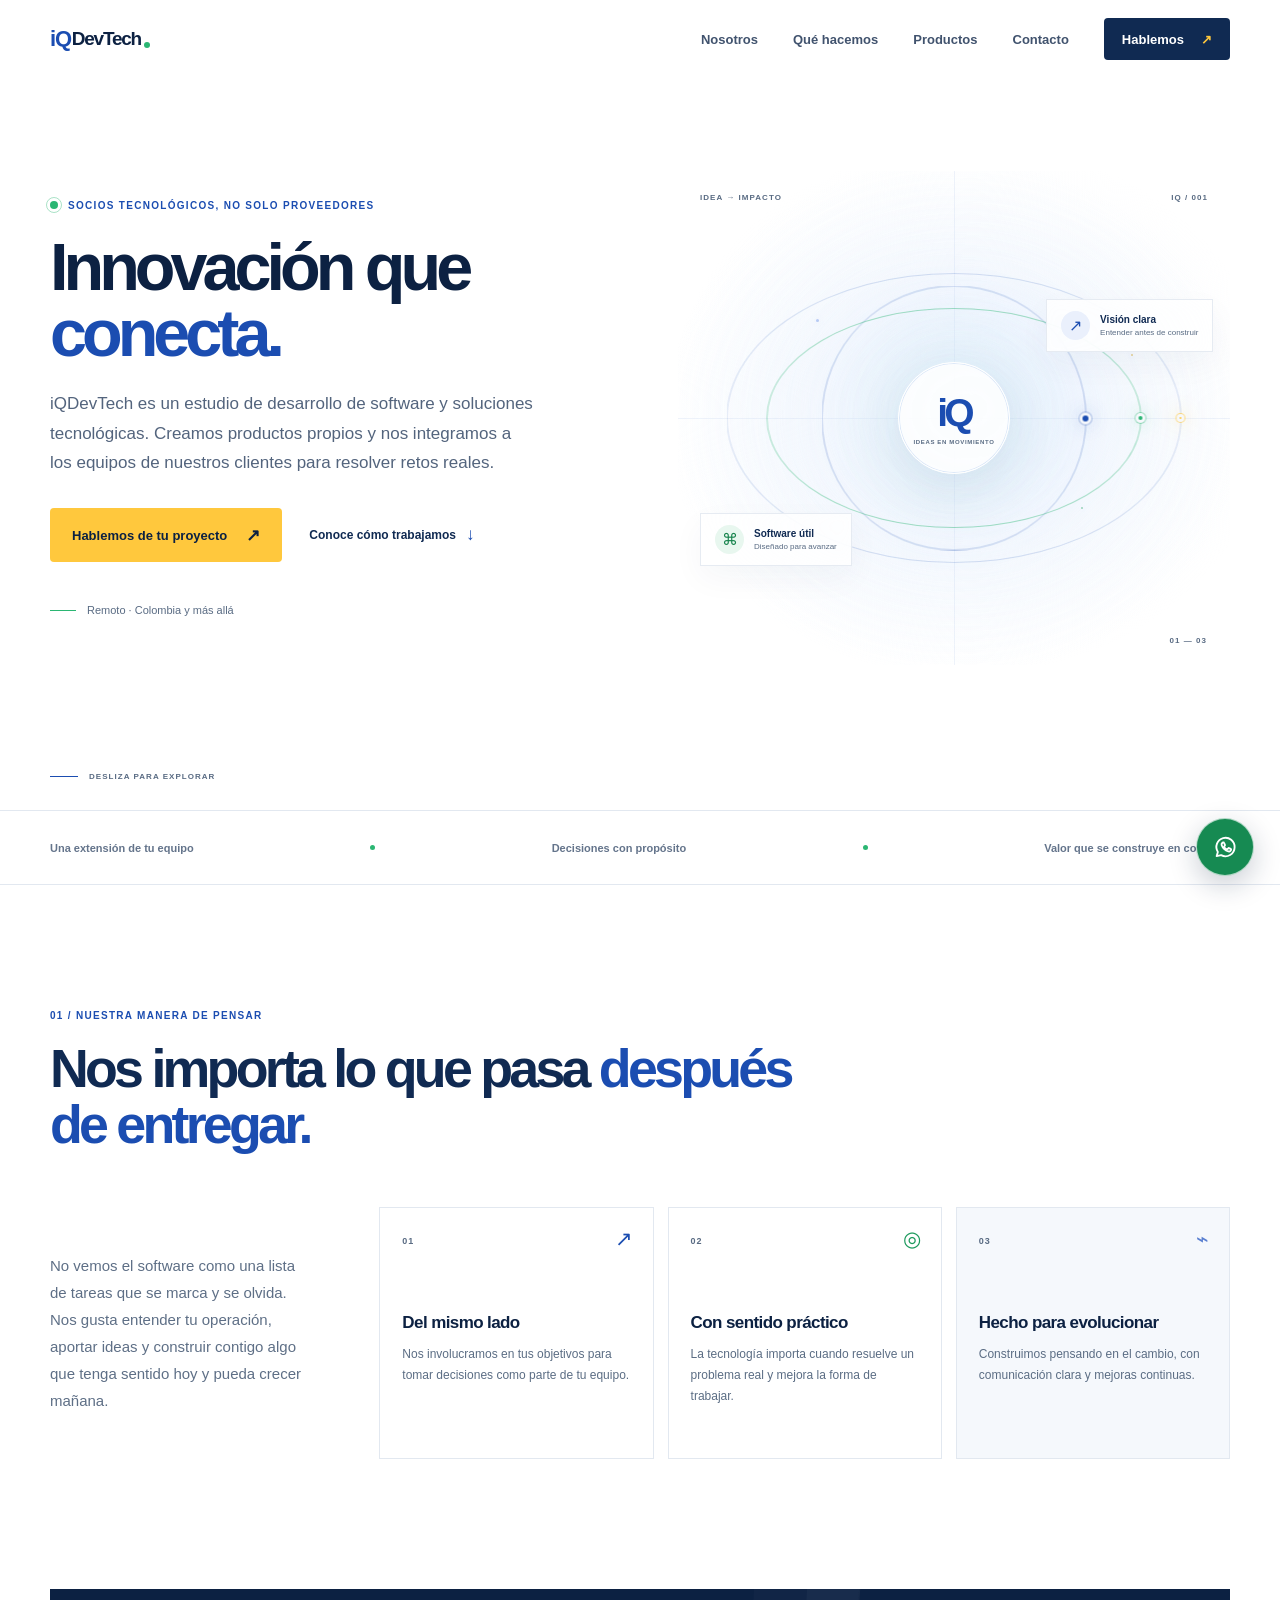
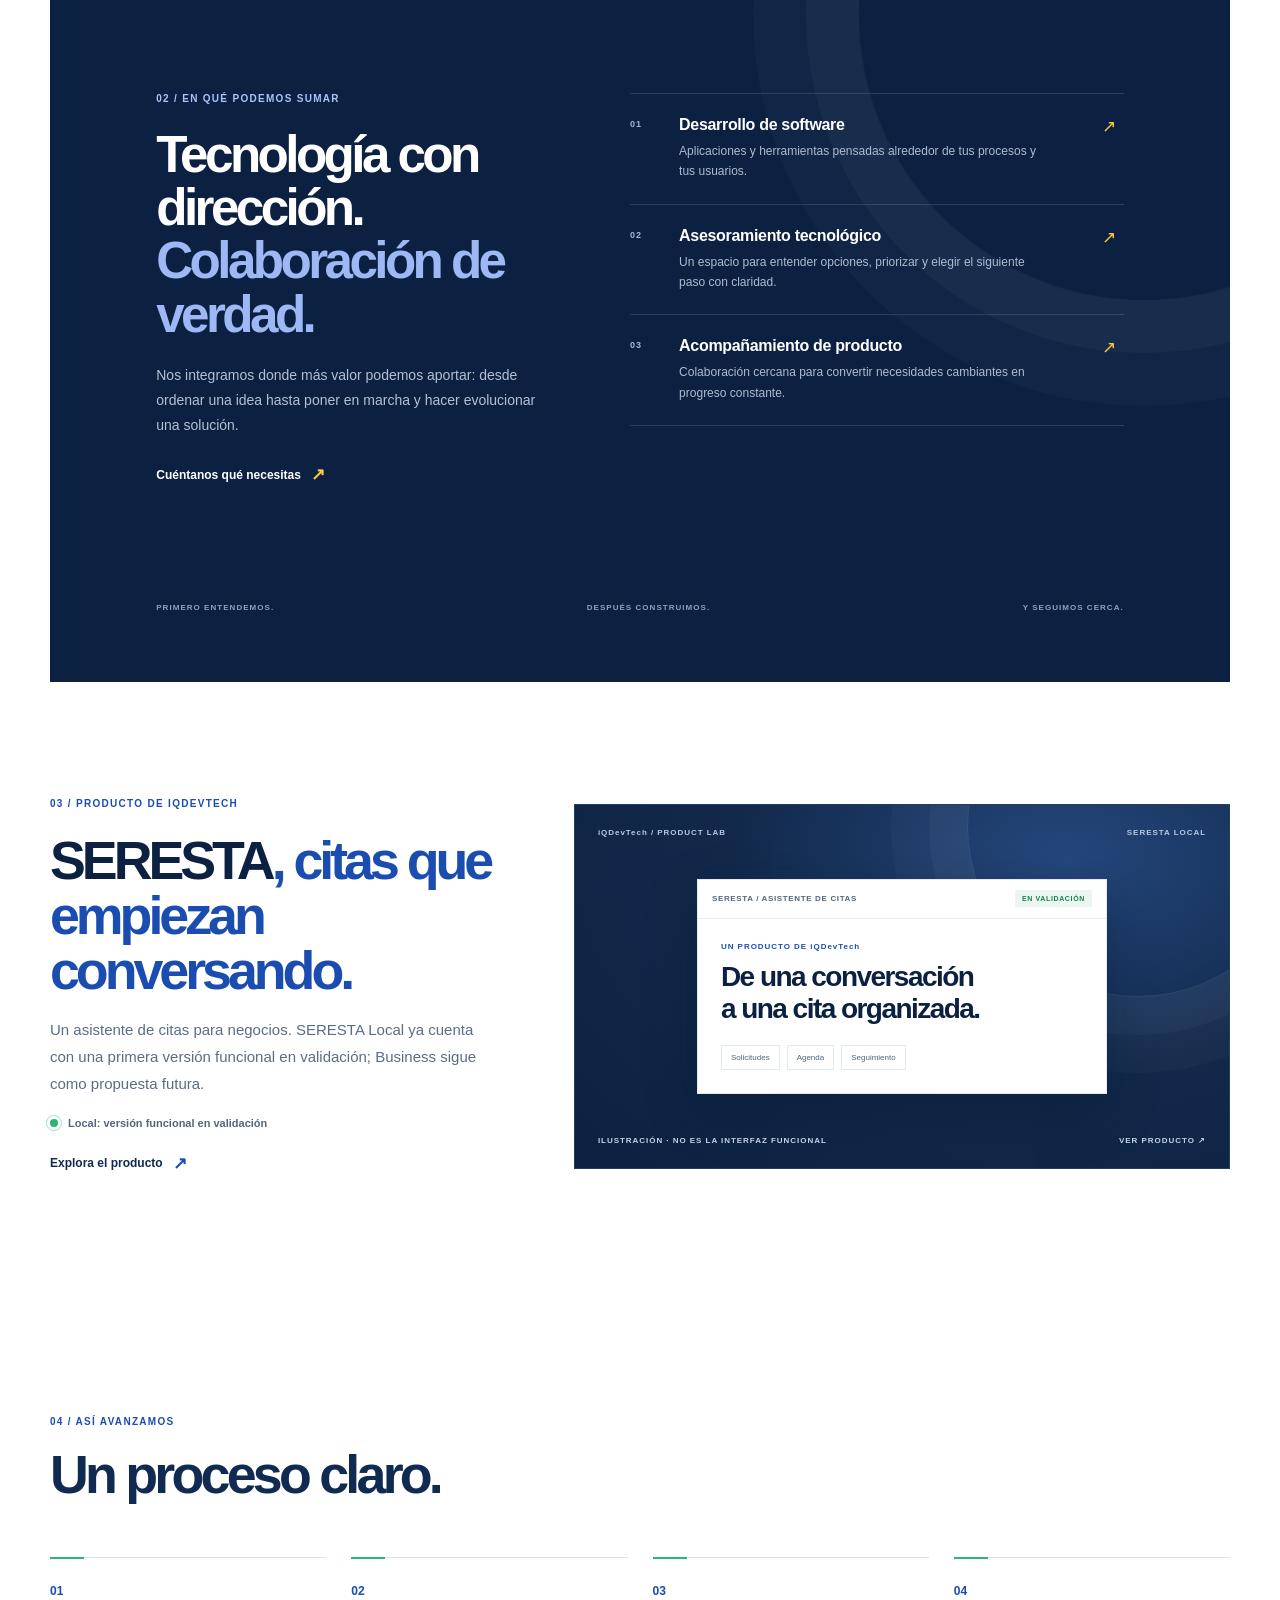
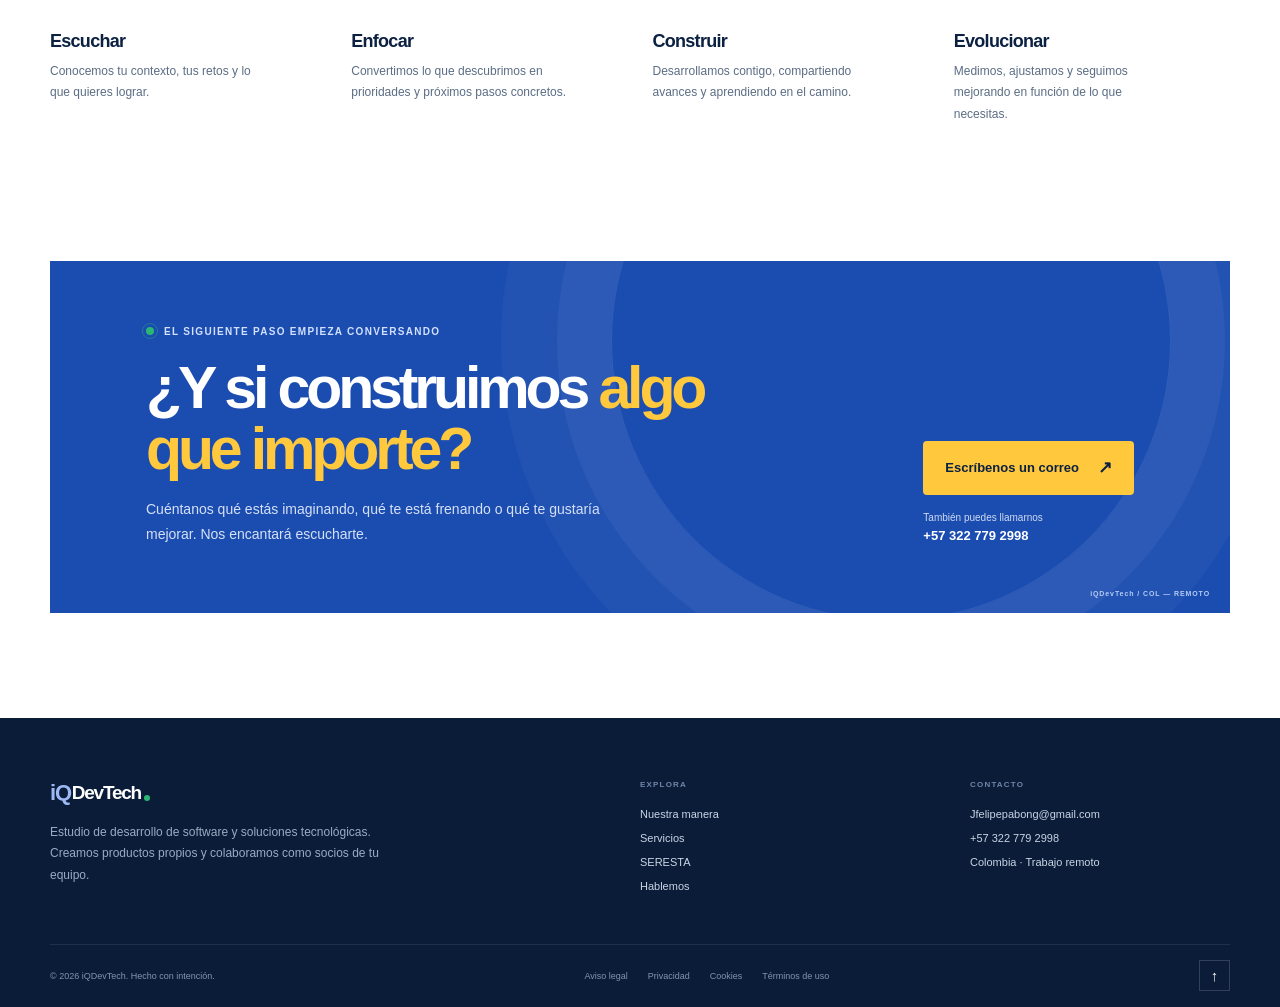
==== commit c50d2565: "actualizacion de contenido" ====
--- a/index.html
+++ b/index.html
@@ -4,7 +4,7 @@
     <meta charset="utf-8">
     <meta name="viewport" content="width=device-width, initial-scale=1">
     <meta name="theme-color" content="#f6f8fc">
-    <meta name="description" content="Desarrollo de software a medida y asesoría tecnológica para empresas en Colombia. Convertimos ideas y retos en soluciones útiles, con colaboración cercana.">
+    <meta name="description" content="iQDevTech es un estudio de desarrollo de software y soluciones tecnológicas para empresas en Colombia. Creamos productos propios y colaboramos para resolver retos reales.">
     <meta name="robots" content="index, follow, max-image-preview:large">
     <meta name="author" content="iQDevTech">
     <!-- TODO: reemplazar https://www.iqdevtech.com por el dominio de producción cuando esté conectado -->
@@ -13,16 +13,16 @@
     <meta property="og:locale" content="es_CO">
     <meta property="og:site_name" content="iQDevTech">
     <meta property="og:url" content="https://www.iqdevtech.com/">
-    <meta property="og:title" content="iQDevTech | Desarrollo de software y asesoría tecnológica en Colombia">
-    <meta property="og:description" content="Desarrollo de software a medida y asesoría tecnológica para empresas en Colombia. Ideas que se convierten en soluciones útiles, con colaboración cercana.">
+    <meta property="og:title" content="iQDevTech | Estudio de desarrollo de software y soluciones tecnológicas">
+    <meta property="og:description" content="Estudio colombiano de desarrollo de software y soluciones tecnológicas. Creamos productos propios y colaboramos con empresas para resolver retos reales.">
     <!-- TODO: exportar og-image.svg a og-image.png (1200×630) y actualizar esta URL -->
     <meta property="og:image" content="https://www.iqdevtech.com/og-image.svg">
-    <meta property="og:image:alt" content="iQDevTech — tecnología que crece contigo">
+    <meta property="og:image:alt" content="iQDevTech — Innovación que conecta">
     <meta name="twitter:card" content="summary_large_image">
-    <meta name="twitter:title" content="iQDevTech | Desarrollo de software y asesoría tecnológica en Colombia">
-    <meta name="twitter:description" content="Desarrollo de software a medida y asesoría tecnológica para empresas en Colombia. Ideas que se convierten en soluciones útiles, con colaboración cercana.">
+    <meta name="twitter:title" content="iQDevTech | Estudio de desarrollo de software y soluciones tecnológicas">
+    <meta name="twitter:description" content="Estudio colombiano de desarrollo de software y soluciones tecnológicas. Creamos productos propios y colaboramos con empresas para resolver retos reales.">
     <meta name="twitter:image" content="https://www.iqdevtech.com/og-image.svg">
-    <title>iQDevTech | Desarrollo de software y asesoría tecnológica en Colombia</title>
+    <title>iQDevTech | Estudio de desarrollo de software y soluciones tecnológicas</title>
     <link rel="icon" href="/favicon.svg" type="image/svg+xml">
     <link rel="stylesheet" href="/assets/css/styles.css">
     <script type="application/ld+json">
@@ -37,19 +37,19 @@
             "logo": "https://www.iqdevtech.com/favicon.svg",
             "email": "Jfelipepabong@gmail.com",
             "telephone": "+573227792998",
-            "description": "Desarrollo de software a medida y asesoría tecnológica para empresas en Colombia, con enfoque de colaboración a largo plazo.",
-            "slogan": "Tecnología que crece contigo",
+            "description": "Estudio de desarrollo de software y soluciones tecnológicas. Creamos productos propios y colaboramos con empresas como socios tecnológicos.",
+            "slogan": "Innovación que conecta",
             "address": {
               "@type": "PostalAddress",
               "addressRegion": "Santander",
               "addressCountry": "CO"
             },
-            "knowsAbout": ["Desarrollo de software a medida", "Asesoría tecnológica", "Acompañamiento de producto"]
+            "knowsAbout": ["Desarrollo de software", "Soluciones tecnológicas", "Creación de productos digitales", "Acompañamiento de producto"]
           },
           {
             "@type": "ProfessionalService",
             "@id": "https://www.iqdevtech.com/#servicio",
-            "name": "Desarrollo de software y asesoría tecnológica",
+            "name": "Estudio de desarrollo de software y soluciones tecnológicas",
             "provider": { "@id": "https://www.iqdevtech.com/#organization" },
             "url": "https://www.iqdevtech.com/",
             "email": "Jfelipepabong@gmail.com",
@@ -82,8 +82,8 @@
       <section class="hero section-wrap" aria-labelledby="hero-title">
         <div class="hero__copy">
           <p class="eyebrow hero-enter"><span class="status-dot"></span> Socios tecnológicos, no solo proveedores</p>
-          <h1 id="hero-title" class="hero-enter">Software que <span>crece contigo.</span></h1>
-          <p class="hero__intro hero-enter">Desarrollamos software y compartimos criterio para que las buenas ideas se conviertan en soluciones que sí mueven tu negocio.</p>
+          <h1 id="hero-title" class="hero-enter">Innovación que <span>conecta.</span></h1>
+          <p class="hero__intro hero-enter">iQDevTech es un estudio de desarrollo de software y soluciones tecnológicas. Creamos productos propios y nos integramos a los equipos de nuestros clientes para resolver retos reales.</p>
           <div class="hero__actions hero-enter">
             <a class="button button--yellow" href="#contacto">Hablemos de tu proyecto <span aria-hidden="true">↗</span></a>
             <a class="text-link" href="#enfoque">Conoce cómo trabajamos <span aria-hidden="true">↓</span></a>
@@ -177,23 +177,23 @@
 
       <section class="product-showcase section-wrap" id="productos" aria-labelledby="product-showcase-title">
         <div class="product-showcase__copy reveal">
-          <p class="eyebrow">03 / Producto propio · en desarrollo</p>
+          <p class="eyebrow">03 / Producto de iQDevTech</p>
           <h2 id="product-showcase-title">SERESTA<span>, citas que empiezan conversando.</span></h2>
-          <p>Un prototipo personal de iQDevTech para explorar cómo ayudar a los negocios a organizar solicitudes de citas y sus agendas.</p>
-          <div class="product-showcase__status"><span class="status-dot"></span> Prototipo en validación · no disponible en producción</div>
-          <a class="text-link" href="/productos/seresta.html">Conoce SERESTA <span aria-hidden="true">↗</span></a>
-        </div>
-        <a class="product-preview reveal" href="/productos/seresta.html" aria-label="Ver la página de SERESTA, producto en prototipo">
-          <div class="product-preview__topline"><span>IQ / PRODUCT LAB</span><span>PROTOTIPO 001</span></div>
+          <p>Un asistente de citas para negocios. SERESTA Local ya cuenta con una primera versión funcional en validación; Business sigue como propuesta futura.</p>
+          <div class="product-showcase__status"><span class="status-dot"></span> Local: versión funcional en validación</div>
+          <a class="text-link" href="/productos/seresta.html">Explora el producto <span aria-hidden="true">↗</span></a>
+        </div>
+        <a class="product-preview reveal" href="/productos/seresta.html" aria-label="Conocer SERESTA, producto de iQDevTech con una primera versión local funcional">
+          <div class="product-preview__topline"><span>iQDevTech / PRODUCT LAB</span><span>SERESTA LOCAL</span></div>
           <div class="product-preview__window">
-            <div class="product-preview__windowbar"><span>SERESTA / AGENDA</span><span class="product-preview__window-status">CONCEPTO</span></div>
+            <div class="product-preview__windowbar"><span>SERESTA / ASISTENTE DE CITAS</span><span class="product-preview__window-status">EN VALIDACIÓN</span></div>
             <div class="product-preview__windowbody">
-              <span class="product-preview__overline">UNA IDEA EN EXPLORACIÓN</span>
+              <span class="product-preview__overline">UN PRODUCTO DE iQDevTech</span>
               <strong>De una conversación<br> a una cita organizada.</strong>
               <div class="product-preview__chips"><span>Solicitudes</span><span>Agenda</span><span>Seguimiento</span></div>
             </div>
           </div>
-          <div class="product-preview__footer"><span>VISTA CONCEPTUAL · NO ES UNA DEMO</span><span>VER PROYECTO ↗</span></div>
+          <div class="product-preview__footer"><span>ILUSTRACIÓN · NO ES LA INTERFAZ FUNCIONAL</span><span>VER PRODUCTO ↗</span></div>
         </a>
       </section>
 
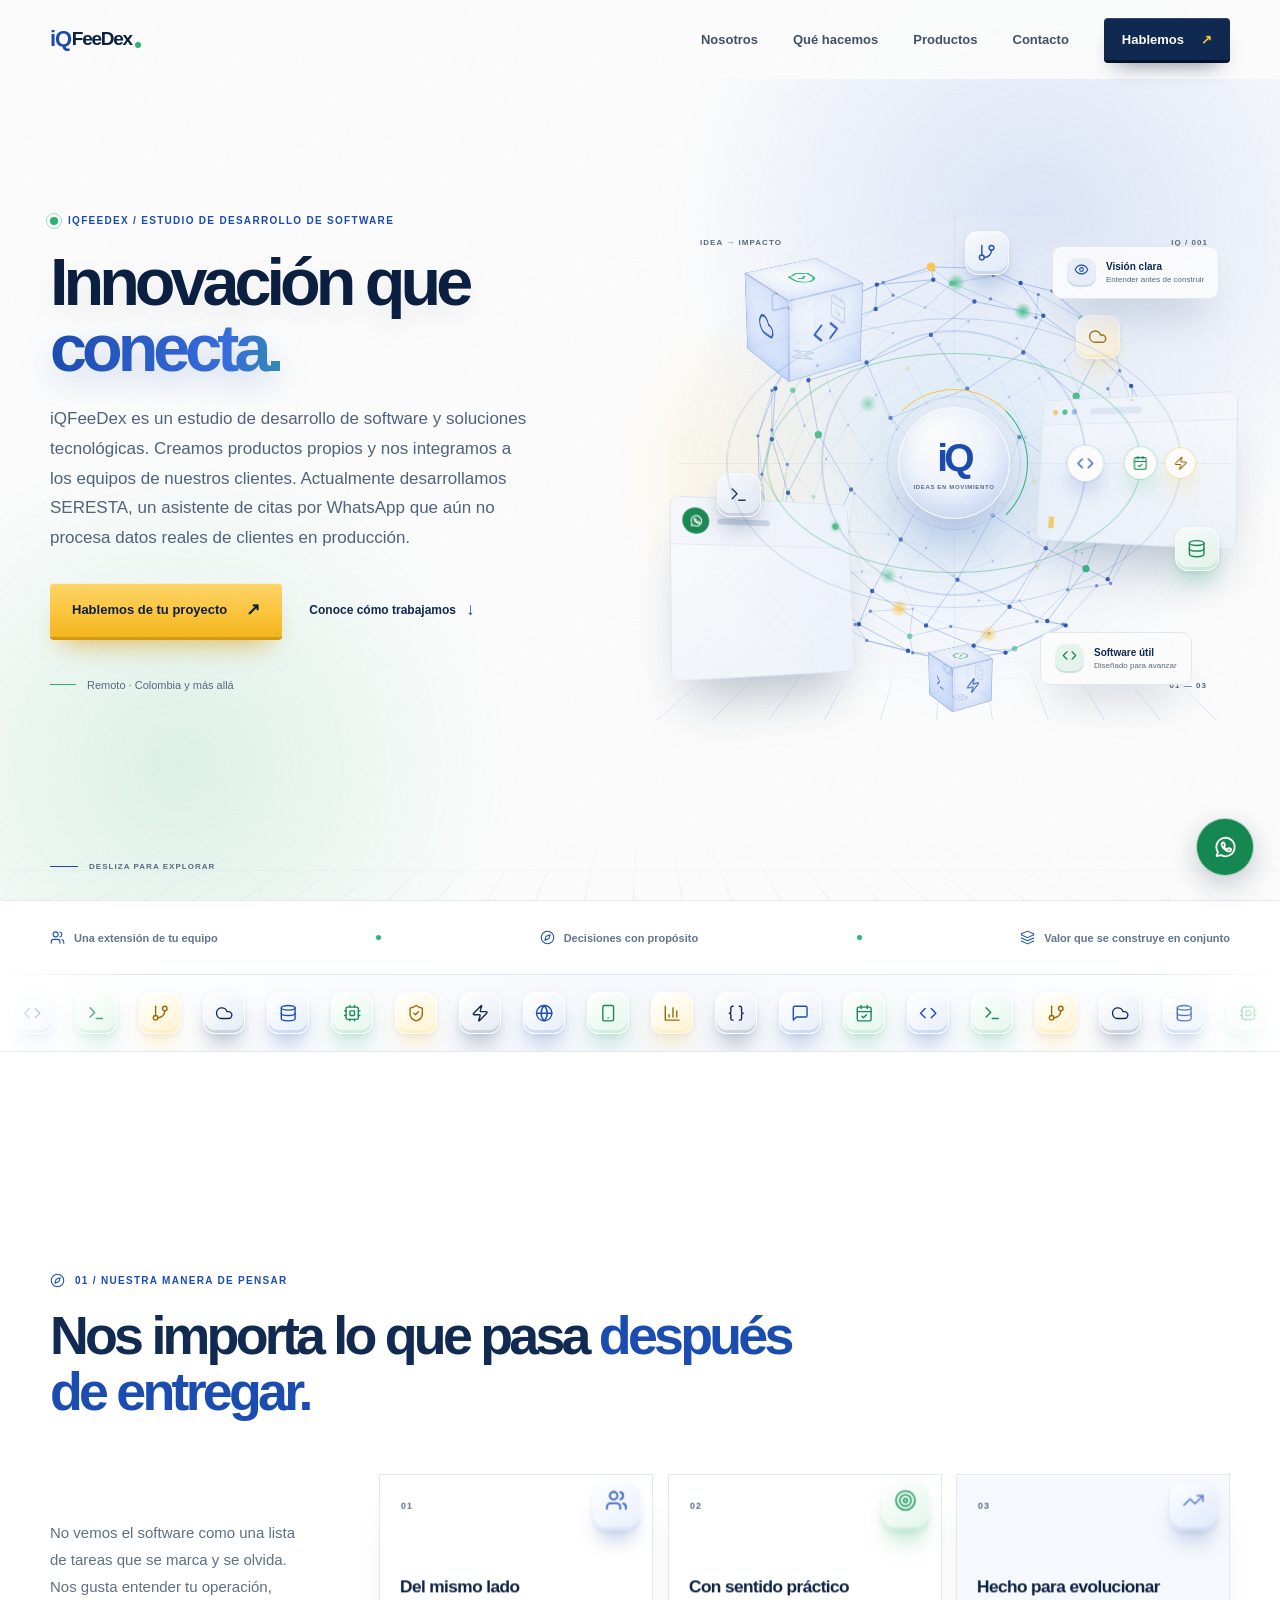
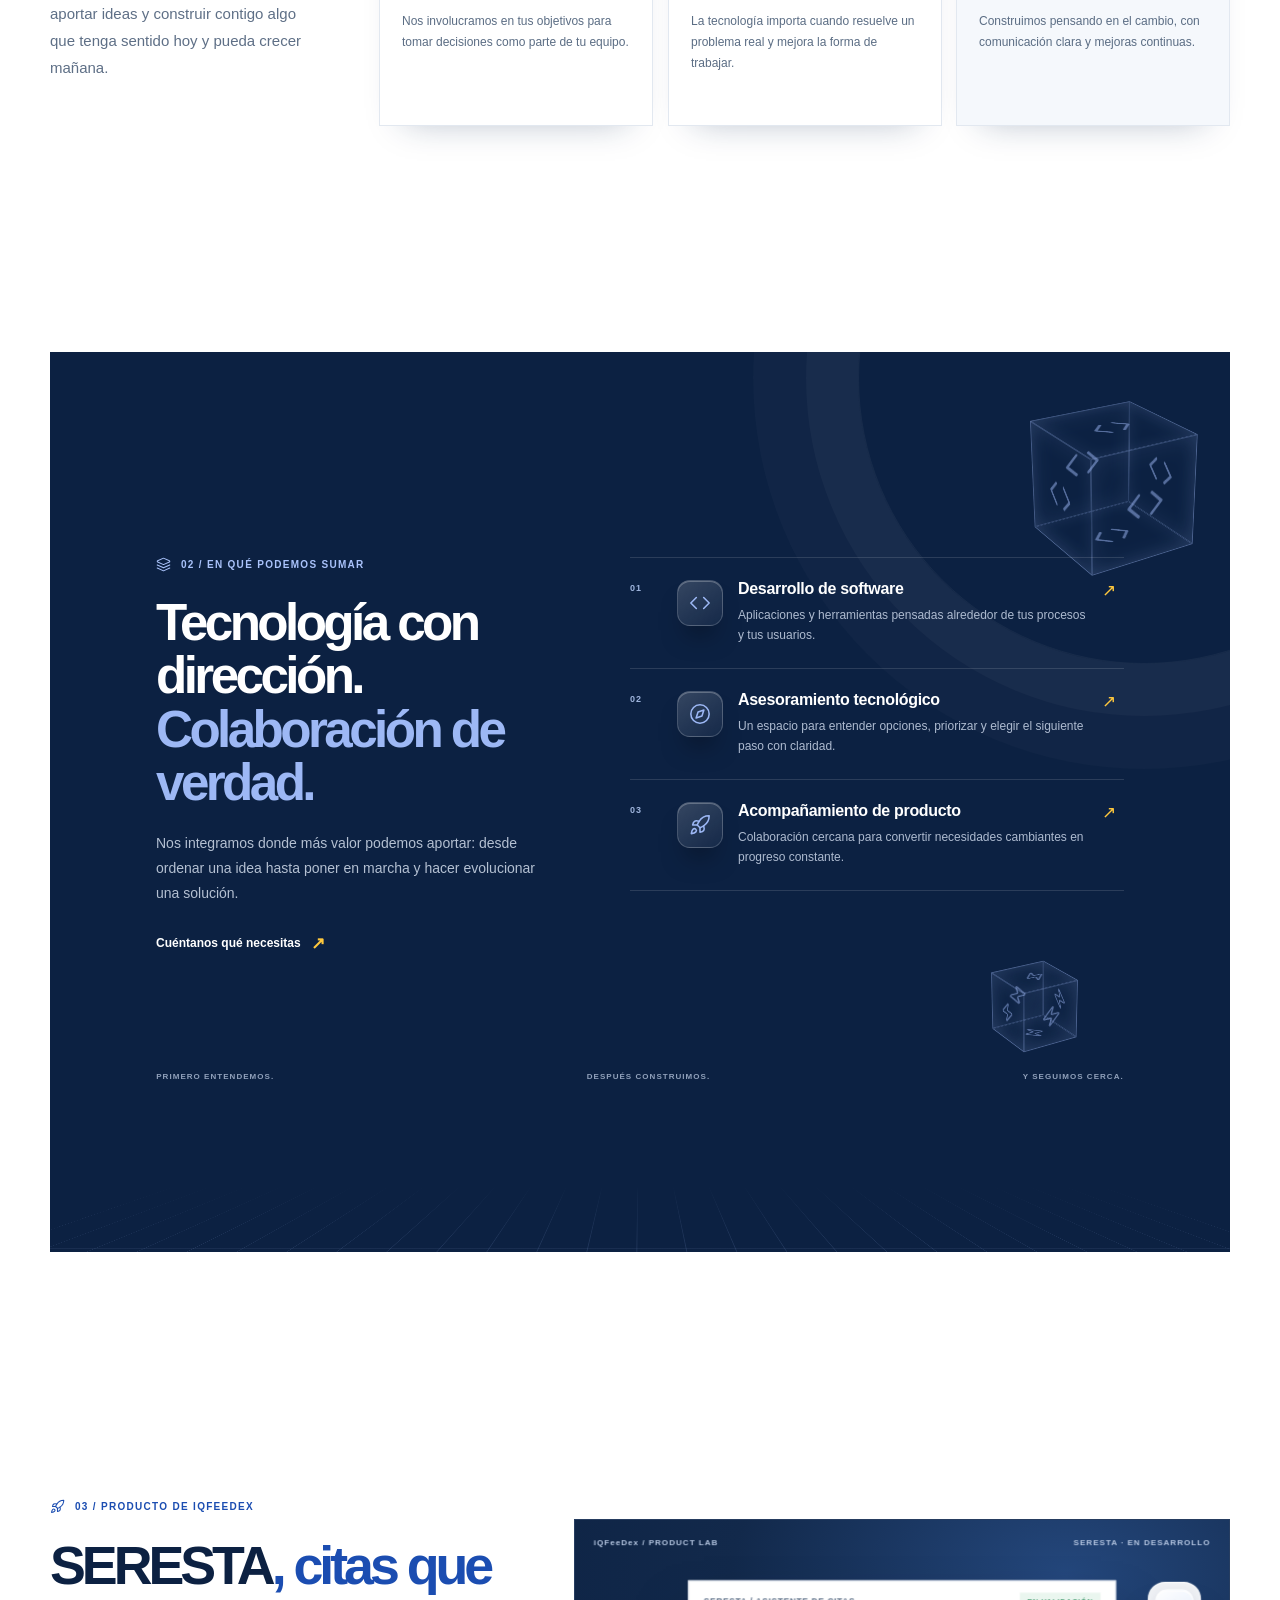
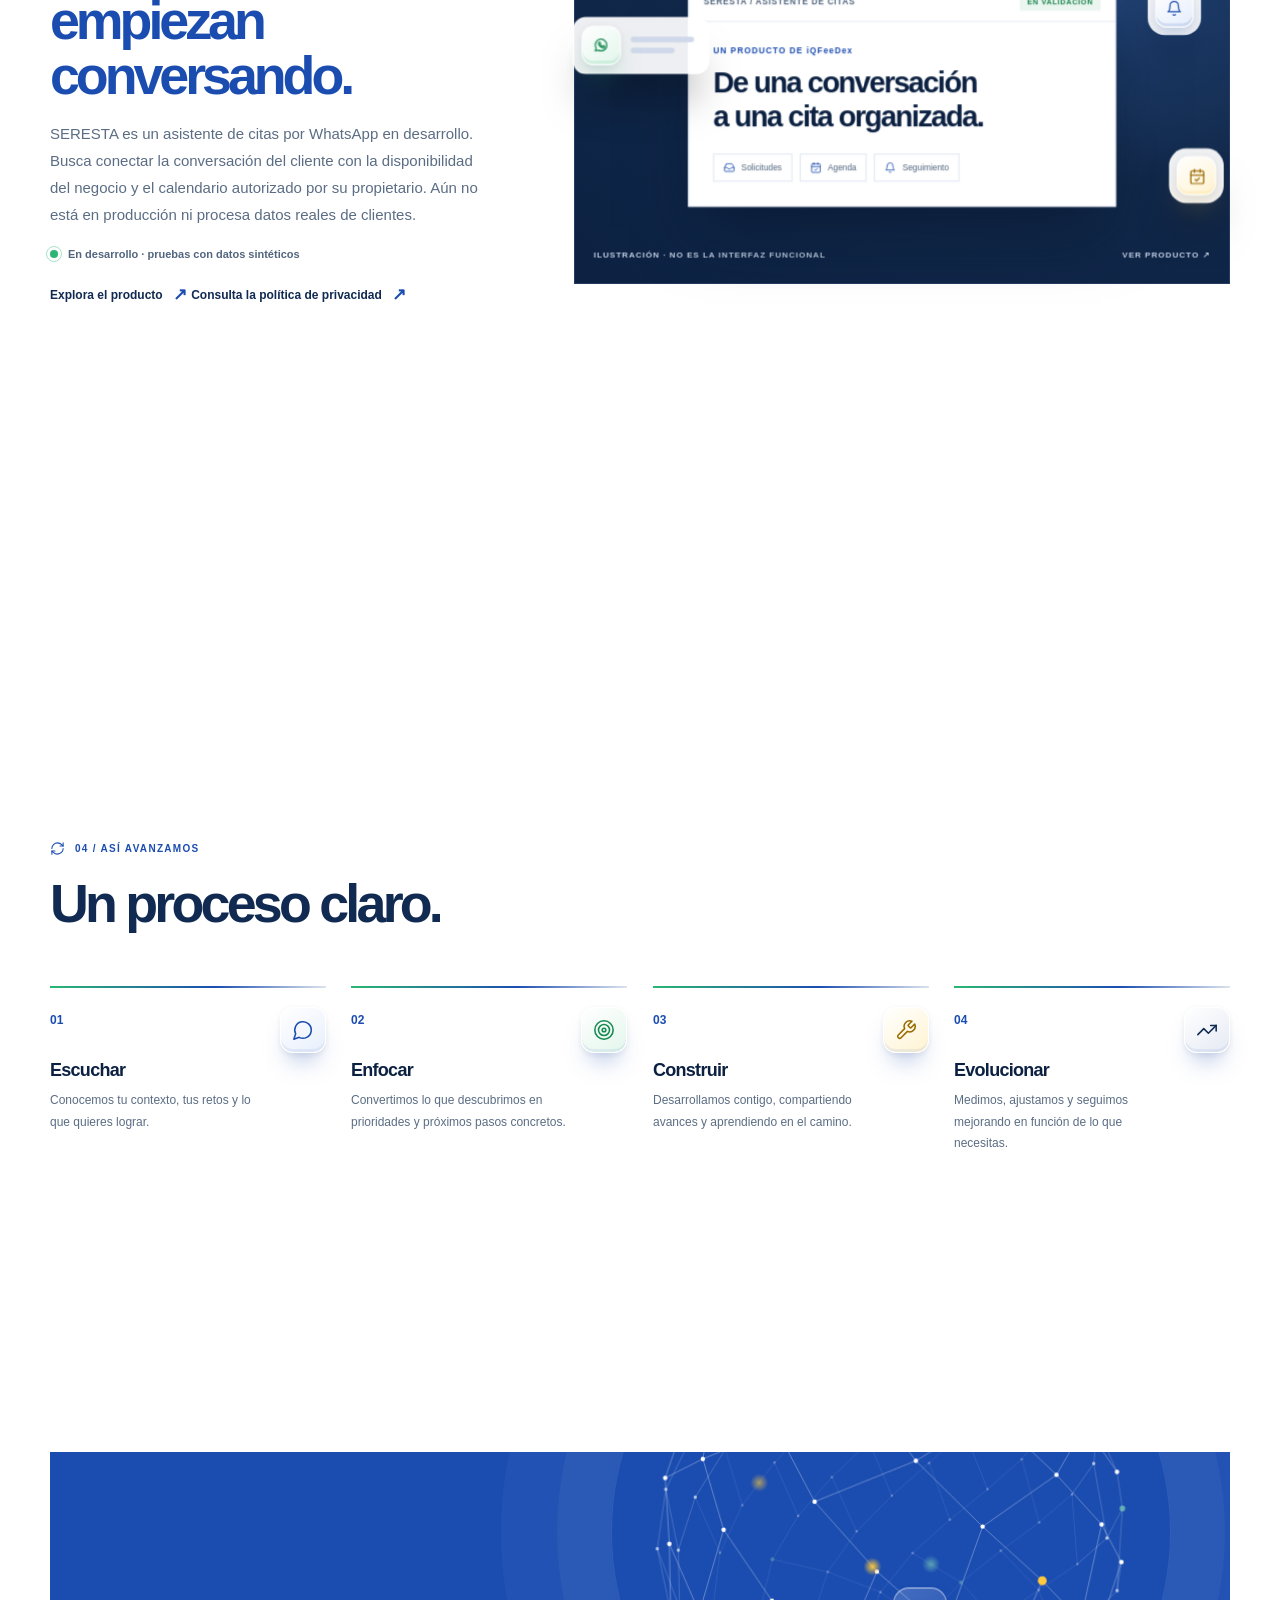
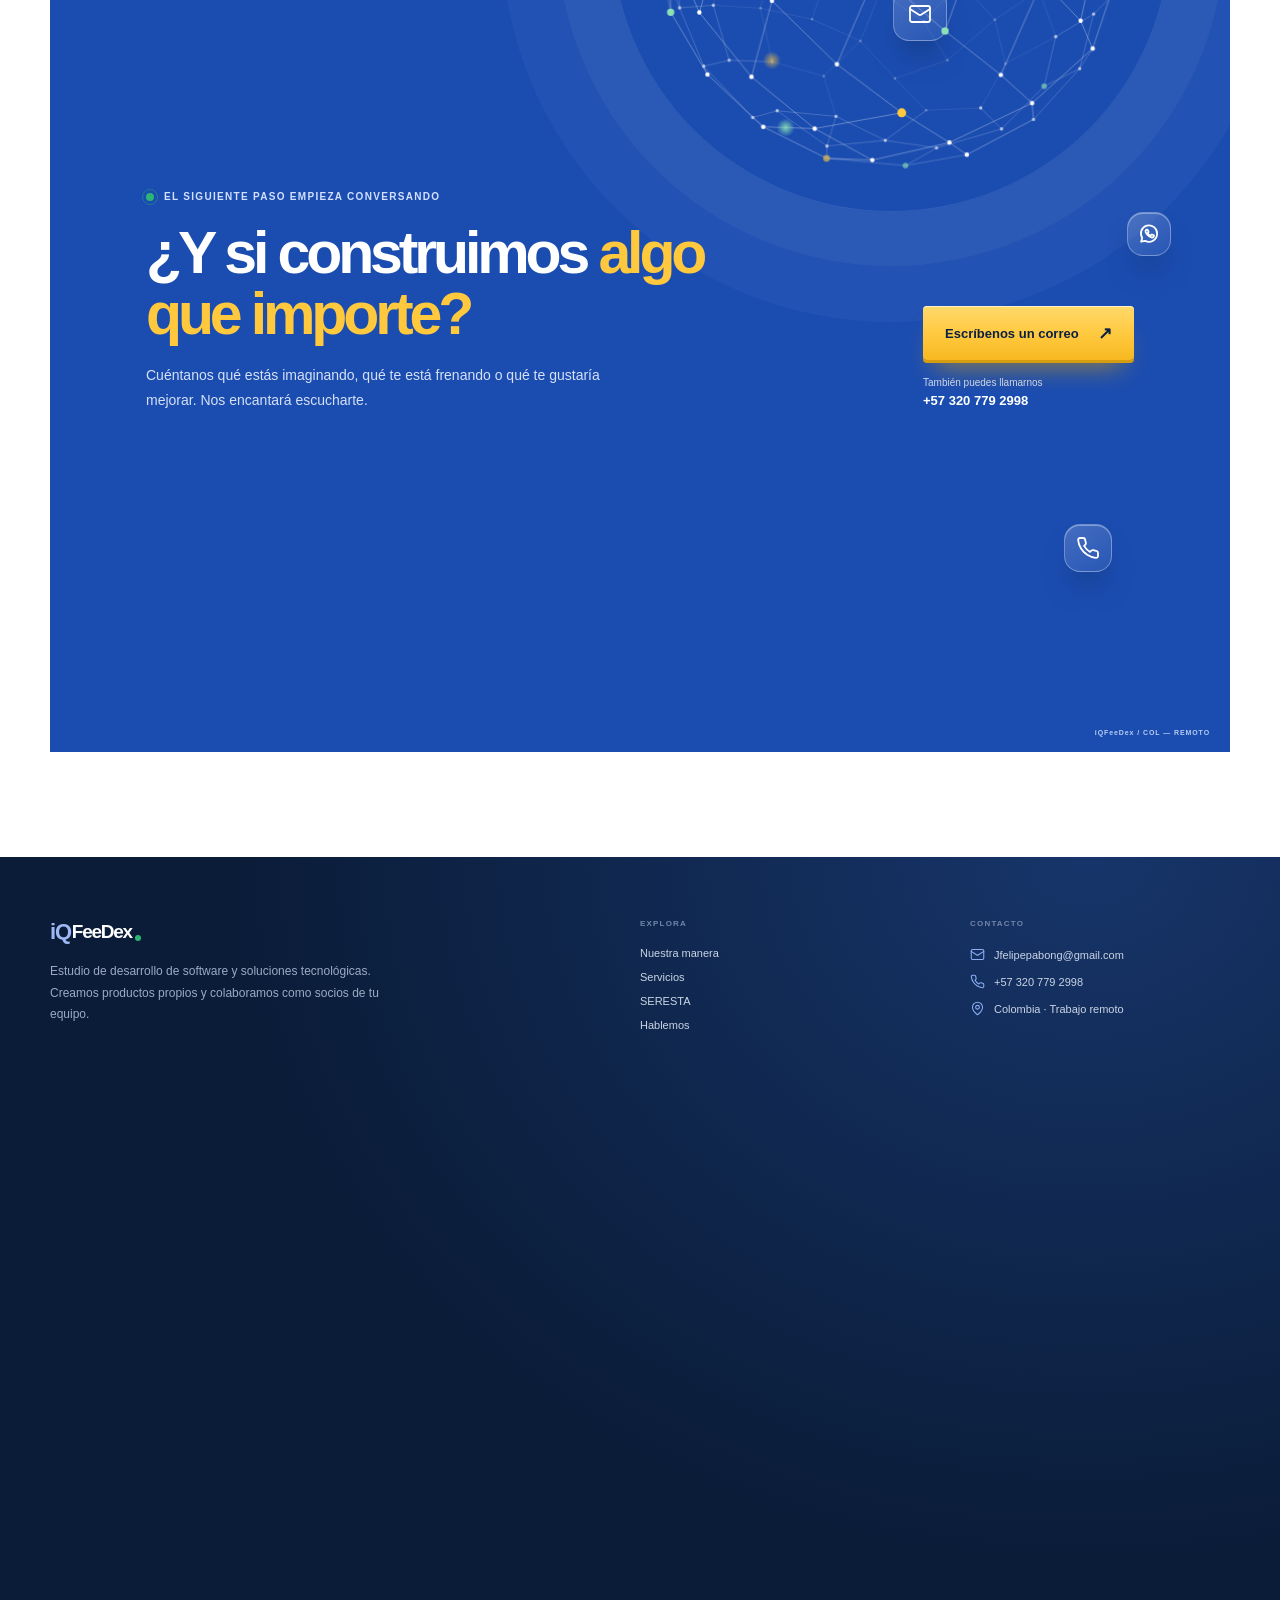
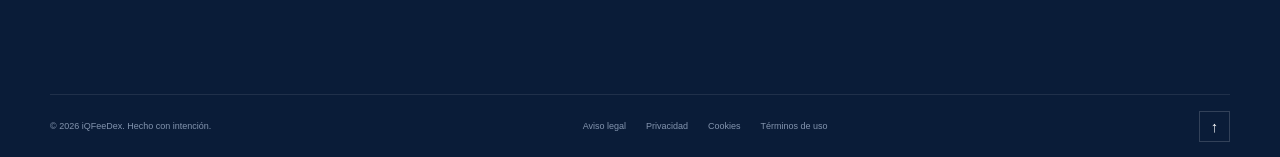
==== commit fa41da24: "cambio de caracter y css" ====
--- a/index.html
+++ b/index.html
@@ -4,40 +4,40 @@
     <meta charset="utf-8">
     <meta name="viewport" content="width=device-width, initial-scale=1">
     <meta name="theme-color" content="#f6f8fc">
-    <meta name="description" content="iQDevTech es un estudio de desarrollo de software y soluciones tecnológicas para empresas en Colombia. Creamos productos propios y colaboramos para resolver retos reales.">
+    <meta name="description" content="iQFeeDex desarrolla software y productos tecnológicos en Colombia. Conoce SERESTA, un asistente de citas por WhatsApp actualmente en desarrollo.">
     <meta name="robots" content="index, follow, max-image-preview:large">
-    <meta name="author" content="iQDevTech">
-    <!-- TODO: reemplazar https://www.iqdevtech.com por el dominio de producción cuando esté conectado -->
-    <link rel="canonical" href="https://www.iqdevtech.com/">
+    <meta name="author" content="iQFeeDex">
+    <link rel="canonical" href="https://iqdevtech.bond/">
     <meta property="og:type" content="website">
     <meta property="og:locale" content="es_CO">
-    <meta property="og:site_name" content="iQDevTech">
-    <meta property="og:url" content="https://www.iqdevtech.com/">
-    <meta property="og:title" content="iQDevTech | Estudio de desarrollo de software y soluciones tecnológicas">
-    <meta property="og:description" content="Estudio colombiano de desarrollo de software y soluciones tecnológicas. Creamos productos propios y colaboramos con empresas para resolver retos reales.">
+    <meta property="og:site_name" content="iQFeeDex">
+    <meta property="og:url" content="https://iqdevtech.bond/">
+    <meta property="og:title" content="iQFeeDex | Estudio de desarrollo de software y soluciones tecnológicas">
+    <meta property="og:description" content="iQFeeDex desarrolla software y productos tecnológicos en Colombia. Conoce SERESTA, un asistente de citas por WhatsApp actualmente en desarrollo.">
     <!-- TODO: exportar og-image.svg a og-image.png (1200×630) y actualizar esta URL -->
-    <meta property="og:image" content="https://www.iqdevtech.com/og-image.svg">
-    <meta property="og:image:alt" content="iQDevTech — Innovación que conecta">
+    <meta property="og:image" content="https://iqdevtech.bond/og-image.svg">
+    <meta property="og:image:alt" content="iQFeeDex — Innovación que conecta">
     <meta name="twitter:card" content="summary_large_image">
-    <meta name="twitter:title" content="iQDevTech | Estudio de desarrollo de software y soluciones tecnológicas">
-    <meta name="twitter:description" content="Estudio colombiano de desarrollo de software y soluciones tecnológicas. Creamos productos propios y colaboramos con empresas para resolver retos reales.">
-    <meta name="twitter:image" content="https://www.iqdevtech.com/og-image.svg">
-    <title>iQDevTech | Estudio de desarrollo de software y soluciones tecnológicas</title>
+    <meta name="twitter:title" content="iQFeeDex | Estudio de desarrollo de software y soluciones tecnológicas">
+    <meta name="twitter:description" content="iQFeeDex desarrolla software y productos tecnológicos en Colombia. Conoce SERESTA, un asistente de citas por WhatsApp actualmente en desarrollo.">
+    <meta name="twitter:image" content="https://iqdevtech.bond/og-image.svg">
+    <title>iQFeeDex | Estudio de desarrollo de software y soluciones tecnológicas</title>
     <link rel="icon" href="/favicon.svg" type="image/svg+xml">
     <link rel="stylesheet" href="/assets/css/styles.css">
+    <link rel="stylesheet" href="/assets/css/depth.css">
     <script type="application/ld+json">
       {
         "@context": "https://schema.org",
         "@graph": [
           {
             "@type": "Organization",
-            "@id": "https://www.iqdevtech.com/#organization",
-            "name": "iQDevTech",
-            "url": "https://www.iqdevtech.com/",
-            "logo": "https://www.iqdevtech.com/favicon.svg",
+            "@id": "https://iqdevtech.bond/#organization",
+            "name": "iQFeeDex",
+            "url": "https://iqdevtech.bond/",
+            "logo": "https://iqdevtech.bond/favicon.svg",
             "email": "Jfelipepabong@gmail.com",
-            "telephone": "+573227792998",
-            "description": "Estudio de desarrollo de software y soluciones tecnológicas. Creamos productos propios y colaboramos con empresas como socios tecnológicos.",
+            "telephone": "+573207792998",
+            "description": "Estudio de desarrollo de software y soluciones tecnológicas. Creamos productos propios, como SERESTA, un asistente de citas por WhatsApp en desarrollo.",
             "slogan": "Innovación que conecta",
             "address": {
               "@type": "PostalAddress",
@@ -48,23 +48,23 @@
           },
           {
             "@type": "ProfessionalService",
-            "@id": "https://www.iqdevtech.com/#servicio",
+            "@id": "https://iqdevtech.bond/#servicio",
             "name": "Estudio de desarrollo de software y soluciones tecnológicas",
-            "provider": { "@id": "https://www.iqdevtech.com/#organization" },
-            "url": "https://www.iqdevtech.com/",
+            "provider": { "@id": "https://iqdevtech.bond/#organization" },
+            "url": "https://iqdevtech.bond/",
             "email": "Jfelipepabong@gmail.com",
-            "telephone": "+573227792998",
+            "telephone": "+573207792998",
             "areaServed": ["Colombia", "Worldwide"],
             "availableLanguage": ["Spanish"],
             "inLanguage": "es-CO"
           },
           {
             "@type": "WebSite",
-            "@id": "https://www.iqdevtech.com/#website",
-            "url": "https://www.iqdevtech.com/",
-            "name": "iQDevTech",
+            "@id": "https://iqdevtech.bond/#website",
+            "url": "https://iqdevtech.bond/",
+            "name": "iQFeeDex",
             "inLanguage": "es-CO",
-            "publisher": { "@id": "https://www.iqdevtech.com/#organization" }
+            "publisher": { "@id": "https://iqdevtech.bond/#organization" }
           }
         ]
       }
@@ -73,40 +73,41 @@
   </head>
   <body id="top">
     <div class="preloader" aria-hidden="true">
-      <span class="preloader__brand">iQ<span>Dev</span>Tech</span>
+      <span class="preloader__brand">iQ<span>Fee</span>Dex</span>
       <span class="preloader__line"></span>
     </div>
     <a class="skip-link" href="#contenido">Saltar al contenido</a>
     <iq-header></iq-header>
     <main id="contenido">
-      <section class="hero section-wrap" aria-labelledby="hero-title">
+      <section class="hero section-wrap" data-story-scene aria-labelledby="hero-title">
         <div class="hero__copy">
-          <p class="eyebrow hero-enter"><span class="status-dot"></span> Socios tecnológicos, no solo proveedores</p>
+          <p class="eyebrow hero-enter"><span class="status-dot"></span> iQFeeDex / Estudio de desarrollo de software</p>
           <h1 id="hero-title" class="hero-enter">Innovación que <span>conecta.</span></h1>
-          <p class="hero__intro hero-enter">iQDevTech es un estudio de desarrollo de software y soluciones tecnológicas. Creamos productos propios y nos integramos a los equipos de nuestros clientes para resolver retos reales.</p>
+          <p class="hero__intro hero-enter">iQFeeDex es un estudio de desarrollo de software y soluciones tecnológicas. Creamos productos propios y nos integramos a los equipos de nuestros clientes. Actualmente desarrollamos SERESTA, un asistente de citas por WhatsApp que aún no procesa datos reales de clientes en producción.</p>
           <div class="hero__actions hero-enter">
             <a class="button button--yellow" href="#contacto">Hablemos de tu proyecto <span aria-hidden="true">↗</span></a>
             <a class="text-link" href="#enfoque">Conoce cómo trabajamos <span aria-hidden="true">↓</span></a>
           </div>
           <div class="hero__note hero-enter"><span class="hero__note-line"></span><span>Remoto · Colombia y más allá</span></div>
         </div>
-
         <div class="hero-art" role="img" aria-label="Ilustración abstracta de una red de ideas que se convierte en software">
-          <div class="hero-art__nebula hero-art__nebula--one"></div>
-          <div class="hero-art__nebula hero-art__nebula--two"></div>
-          <div class="hero-art__glow"></div>
+          <div class="hero-art__system" aria-hidden="true">
+            <div class="hero-art__nebula hero-art__nebula--one"></div>
+            <div class="hero-art__nebula hero-art__nebula--two"></div>
+            <div class="hero-art__glow"></div>
+            <div class="orbit orbit--one"><span class="orbit__satellite orbit__satellite--blue"></span></div>
+            <div class="orbit orbit--two"><span class="orbit__satellite orbit__satellite--green"></span></div>
+            <div class="orbit orbit--three"><span class="orbit__satellite orbit__satellite--yellow"></span></div>
+            <span class="hero-art__star hero-art__star--one"></span>
+            <span class="hero-art__star hero-art__star--two"></span>
+            <span class="hero-art__star hero-art__star--three"></span>
+            <div class="orbit__core"><span>iQ</span><span class="orbit__core-caption">IDEAS EN MOVIMIENTO</span></div>
+            <span class="hero-art__axis hero-art__axis--x"></span>
+            <span class="hero-art__axis hero-art__axis--y"></span>
+          </div>
           <div class="hero-art__topline"><span>IDEA → IMPACTO</span><span>IQ / 001</span></div>
-          <div class="orbit orbit--one"><span class="orbit__satellite orbit__satellite--blue"></span></div>
-          <div class="orbit orbit--two"><span class="orbit__satellite orbit__satellite--green"></span></div>
-          <div class="orbit orbit--three"><span class="orbit__satellite orbit__satellite--yellow"></span></div>
-          <span class="hero-art__star hero-art__star--one"></span>
-          <span class="hero-art__star hero-art__star--two"></span>
-          <span class="hero-art__star hero-art__star--three"></span>
-          <div class="orbit__core"><span>iQ</span><span class="orbit__core-caption">IDEAS EN MOVIMIENTO</span></div>
           <div class="art-label art-label--top"><span class="art-label__icon">↗</span><span><b>Visión clara</b><small>Entender antes de construir</small></span></div>
           <div class="art-label art-label--bottom"><span class="art-label__icon art-label__icon--green">⌘</span><span><b>Software útil</b><small>Diseñado para avanzar</small></span></div>
-          <span class="hero-art__axis hero-art__axis--x"></span>
-          <span class="hero-art__axis hero-art__axis--y"></span>
           <span class="hero-art__index">01 — 03</span>
         </div>
         <div class="hero__scroll" aria-hidden="true"><span></span> DESLIZA PARA EXPLORAR</div>
@@ -120,7 +121,7 @@
         </div>
       </section>
 
-      <section class="section section-wrap" id="enfoque" aria-labelledby="approach-title">
+      <section class="section section-wrap" id="enfoque" data-story-scene aria-labelledby="approach-title">
         <div class="section-heading reveal">
           <p class="eyebrow">01 / Nuestra manera de pensar</p>
           <h2 id="approach-title">Nos importa lo que pasa <span>después de entregar.</span></h2>
@@ -148,7 +149,7 @@
         </div>
       </section>
 
-      <section class="services section-wrap" id="servicios" aria-labelledby="services-title">
+      <section class="services section-wrap" id="servicios" data-story-scene aria-labelledby="services-title">
         <div class="services__intro reveal">
           <p class="eyebrow eyebrow--light">02 / En qué podemos sumar</p>
           <h2 id="services-title">Tecnología con dirección. <span>Colaboración de verdad.</span></h2>
@@ -175,20 +176,21 @@
         <div class="services__footer"><span>PRIMERO ENTENDEMOS.</span><span>DESPUÉS CONSTRUIMOS.</span><span>Y SEGUIMOS CERCA.</span></div>
       </section>
 
-      <section class="product-showcase section-wrap" id="productos" aria-labelledby="product-showcase-title">
+      <section class="product-showcase section-wrap" id="productos" data-story-scene aria-labelledby="product-showcase-title">
         <div class="product-showcase__copy reveal">
-          <p class="eyebrow">03 / Producto de iQDevTech</p>
+          <p class="eyebrow">03 / Producto de iQFeeDex</p>
           <h2 id="product-showcase-title">SERESTA<span>, citas que empiezan conversando.</span></h2>
-          <p>Un asistente de citas para negocios. SERESTA Local ya cuenta con una primera versión funcional en validación; Business sigue como propuesta futura.</p>
-          <div class="product-showcase__status"><span class="status-dot"></span> Local: versión funcional en validación</div>
+          <p>SERESTA es un asistente de citas por WhatsApp en desarrollo. Busca conectar la conversación del cliente con la disponibilidad del negocio y el calendario autorizado por su propietario. Aún no está en producción ni procesa datos reales de clientes.</p>
+          <div class="product-showcase__status"><span class="status-dot"></span> En desarrollo · pruebas con datos sintéticos</div>
           <a class="text-link" href="/productos/seresta.html">Explora el producto <span aria-hidden="true">↗</span></a>
-        </div>
-        <a class="product-preview reveal" href="/productos/seresta.html" aria-label="Conocer SERESTA, producto de iQDevTech con una primera versión local funcional">
-          <div class="product-preview__topline"><span>iQDevTech / PRODUCT LAB</span><span>SERESTA LOCAL</span></div>
+          <a class="text-link" href="/privacy">Consulta la política de privacidad <span aria-hidden="true">↗</span></a>
+        </div>
+        <a class="product-preview reveal" href="/productos/seresta.html" aria-label="Conocer SERESTA, asistente de citas por WhatsApp en desarrollo de iQFeeDex">
+          <div class="product-preview__topline"><span>iQFeeDex / PRODUCT LAB</span><span>SERESTA · EN DESARROLLO</span></div>
           <div class="product-preview__window">
             <div class="product-preview__windowbar"><span>SERESTA / ASISTENTE DE CITAS</span><span class="product-preview__window-status">EN VALIDACIÓN</span></div>
             <div class="product-preview__windowbody">
-              <span class="product-preview__overline">UN PRODUCTO DE iQDevTech</span>
+              <span class="product-preview__overline">UN PRODUCTO DE iQFeeDex</span>
               <strong>De una conversación<br> a una cita organizada.</strong>
               <div class="product-preview__chips"><span>Solicitudes</span><span>Agenda</span><span>Seguimiento</span></div>
             </div>
@@ -197,7 +199,7 @@
         </a>
       </section>
 
-      <section class="process section section-wrap" aria-labelledby="process-title">
+      <section class="process section section-wrap" data-story-scene aria-labelledby="process-title">
         <div class="section-heading reveal">
           <p class="eyebrow">04 / Así avanzamos</p>
           <h2 id="process-title">Un proceso claro.</h2>
@@ -210,7 +212,7 @@
         </div>
       </section>
 
-      <section class="contact section-wrap" id="contacto" aria-labelledby="contact-title">
+      <section class="contact section-wrap" id="contacto" data-story-scene aria-labelledby="contact-title">
         <div class="contact__orb" aria-hidden="true"></div>
         <div class="contact__copy reveal">
           <p class="eyebrow eyebrow--light"><span class="status-dot"></span> El siguiente paso empieza conversando</p>
@@ -219,11 +221,11 @@
         </div>
         <div class="contact__actions reveal">
           <a class="button button--yellow" href="mailto:Jfelipepabong@gmail.com?subject=Hablemos%20de%20un%20proyecto">Escríbenos un correo <span aria-hidden="true">↗</span></a>
-          <a class="contact__detail" href="tel:+573227792998"><span>También puedes llamarnos</span><b>+57 322 779 2998</b></a>
-        </div>
-        <span class="contact__signature">iQDevTech / COL — REMOTO</span>
+          <a class="contact__detail" href="tel:+573207792998"><span>También puedes llamarnos</span><b>+57 320 779 2998</b></a>
+        </div>
+        <span class="contact__signature">iQFeeDex / COL — REMOTO</span>
       </section>
     </main>
-    <iq-footer></iq-footer>
+    <iq-footer data-story-scene></iq-footer>
   </body>
 </html>
--- a/assets/css/styles.css
+++ b/assets/css/styles.css
@@ -54,12 +54,12 @@
 .menu-toggle { display: none; }
 
 .hero { position: relative; display: grid; min-height: min(810px, 100svh); grid-template-columns: 1.03fr .97fr; align-items: center; gap: 42px; padding-top: 120px; padding-bottom: 94px; }
-.hero__copy { position: relative; z-index: 2; padding-bottom: 20px; }
+.hero__copy { position: relative; z-index: 2; margin-right: -130px; padding: 0 24px 20px 0; }
 .eyebrow { display: flex; align-items: center; gap: 10px; margin: 0 0 24px; color: var(--blue); font-size: 10px; font-weight: 750; letter-spacing: .13em; text-transform: uppercase; }
 .status-dot { position: relative; width: 8px; height: 8px; flex: 0 0 auto; border-radius: 50%; background: var(--green); }
 .status-dot::after { position: absolute; inset: -4px; border: 1px solid #2bb67366; border-radius: 50%; content: ""; }
 h1, h2, h3, p { margin-top: 0; }
-.hero h1 { max-width: 650px; margin-bottom: 22px; color: var(--ink-strong); font-size: var(--type-display); font-weight: 650; letter-spacing: -.075em; line-height: .99; }
+.hero h1 { max-width: 650px; margin-bottom: 22px; color: var(--ink-strong); font-size: var(--type-display); font-weight: 650; letter-spacing: -.075em; line-height: .99; text-shadow: 0 1px 0 #fff, 0 12px 30px #102a5217; }
 .hero h1 span, .section-heading h2 span, .services__intro h2 span, .contact h2 span { color: var(--blue); }
 .hero__intro { max-width: 485px; margin-bottom: 30px; color: #53647d; font-size: 17px; line-height: 1.75; }
 .hero__actions { display: flex; align-items: center; gap: 27px; flex-wrap: wrap; }
@@ -76,8 +76,9 @@
 .hero__note { display: flex; align-items: center; gap: 11px; margin-top: 42px; color: #596b83; font-size: 11px; }
 .hero__note-line { width: 26px; height: 1px; background: var(--green); }
 
-.hero-art { position: relative; min-height: 494px; overflow: hidden; border: 0; background: radial-gradient(ellipse at 53% 48%, #eaf2ff 0, #f5f8fc8a 38%, #ffffff00 73%); isolation: isolate; }
+.hero-art { position: relative; z-index: 1; min-height: 494px; overflow: visible; border: 0; background: radial-gradient(ellipse at 53% 48%, #eaf2ff 0, #f5f8fc8a 38%, #ffffff00 73%); isolation: isolate; }
 .hero-art::before, .hero-art::after { display: none; }
+.hero-art__system { position: absolute; inset: 0 auto 0 -60%; width: 100%; pointer-events: none; }
 .hero-art__nebula { position: absolute; z-index: 0; top: 50%; left: 50%; width: 310px; aspect-ratio: 1; border-radius: 50%; opacity: .6; pointer-events: none; transform: translate3d(-50%, -50%, 0); }
 .hero-art__nebula--one { background: radial-gradient(circle, #8fb7ff55 0, #8fb7ff20 42%, transparent 72%); }
 .hero-art__nebula--two { width: 245px; background: radial-gradient(circle, #8ce2b644 0, #8ce2b618 45%, transparent 72%); }
@@ -269,7 +270,7 @@
 .contact__detail b { color: white; font-size: 13px; font-weight: 650; }
 .contact__signature { position: absolute; right: 20px; bottom: 16px; color: #b6ccf2; font-size: 7px; font-weight: 750; letter-spacing: .13em; }
 
-.site-footer { color: white; background: #0a1c38; }
+.site-footer { width: 100%; color: white; background: #0a1c38; }
 .site-footer__main { display: grid; width: min(var(--content), calc(100% - 64px)); grid-template-columns: 2fr 1fr 1fr; gap: 70px; margin-inline: auto; padding: 62px 0 52px; }
 .wordmark--footer { color: white; }
 .wordmark--footer .wordmark__iq { color: #9eb8f4; }
@@ -332,6 +333,32 @@
   .hero-art__star--three { animation-delay: 1.4s; }
   .whatsapp-float { animation: whatsapp-enter .55s .9s cubic-bezier(.2,.7,.2,1) both; }
 }
+@media (prefers-reduced-motion: no-preference) {
+  html.story-scroll-ready { scroll-padding-top: 0; scroll-snap-type: y mandatory; }
+  html.story-scroll-ready [data-story-scene]:not(iq-footer) {
+    min-height: 100svh;
+    scroll-snap-align: start;
+    scroll-snap-stop: always;
+    opacity: 0;
+    pointer-events: none;
+    transform: translate3d(0, 20px, 0) scale(.99);
+    transition: opacity .72s cubic-bezier(.2,.7,.2,1), transform .72s cubic-bezier(.2,.7,.2,1);
+  }
+  html.story-scroll-ready [data-story-scene]:not(iq-footer).is-current,
+  html.story-scroll-ready [data-story-scene]:not(iq-footer):focus-within {
+    opacity: 1;
+    pointer-events: auto;
+    transform: translate3d(0, 0, 0) scale(1);
+  }
+  html.story-scroll-ready iq-footer[data-story-scene] { display: flex; width: 100%; min-height: 100svh; align-items: center; scroll-snap-align: start; scroll-snap-stop: always; }
+  html.story-scroll-ready iq-footer[data-story-scene] > .site-footer { display: flex; min-height: 100svh; flex-direction: column; justify-content: space-between; opacity: 0; pointer-events: none; transform: translate3d(0, 20px, 0) scale(.99); transition: opacity .72s cubic-bezier(.2,.7,.2,1), transform .72s cubic-bezier(.2,.7,.2,1); }
+  html.story-scroll-ready iq-footer[data-story-scene].is-current > .site-footer,
+  html.story-scroll-ready iq-footer[data-story-scene]:focus-within > .site-footer { opacity: 1; pointer-events: auto; transform: translate3d(0, 0, 0) scale(1); }
+  html.story-scroll-ready .section[data-story-scene] { display: flex; flex-direction: column; justify-content: center; }
+  html.story-scroll-ready .services[data-story-scene],
+  html.story-scroll-ready .product-showcase[data-story-scene],
+  html.story-scroll-ready .contact[data-story-scene] { align-content: center; }
+}
 @keyframes hero-enter { to { opacity: 1; transform: translate3d(0, 0, 0); } }
 @keyframes hero-art-enter { from { opacity: 0; transform: translate3d(0, 16px, 0) scale(.985); } to { opacity: 1; transform: translate3d(0, 0, 0) scale(1); } }
 @keyframes nebula-drift { from { transform: translate3d(-54%, -47%, 0) scale(.92); opacity: .38; } to { transform: translate3d(-46%, -53%, 0) scale(1.08); opacity: .68; } }
@@ -344,7 +371,9 @@
   .hero { min-height: 830px; }
 }
 @media (max-width: 980px) {
-  .hero { min-height: 760px; grid-template-columns: 1fr 1fr; gap: 22px; }
+  .hero { min-height: calc(100svh - 73px); grid-template-columns: 1fr 1fr; gap: 22px; }
+  .hero__copy { margin-right: -64px; }
+  .hero-art__system { left: -34%; }
   .hero h1 { font-size: clamp(44px, 5.4vw, 56px); }
   .hero-art { min-height: 420px; }
   .art-label--top { right: 1%; }
@@ -371,13 +400,18 @@
   .site-nav--open { opacity: 1; pointer-events: auto; transform: translateY(0); }
   .site-nav > a:not(.site-nav__cta) { padding: 14px 0; border-bottom: 1px solid #edf0f5; }
   .site-nav__cta { justify-content: center; margin-top: 16px; }
-  .hero { min-height: auto; grid-template-columns: 1fr; gap: 22px; padding-top: 120px; padding-bottom: 68px; }
-  .hero__copy { padding-bottom: 0; }
+  .hero { display: grid; min-height: calc(100svh - 65px); grid-template-columns: 1fr; gap: 0; overflow-x: hidden; overflow-x: clip; padding-top: 108px; padding-bottom: 42px; }
+  .story-scroll-ready .hero[data-story-scene] { min-height: calc(100svh - 65px); }
+  .hero__copy { margin-right: 0; padding: 0; }
   .hero h1 { max-width: 540px; font-size: clamp(42px, 10.5vw, 60px); }
   .hero__intro { font-size: 15px; }
   .hero__actions { gap: 18px; }
   .hero__note { margin-top: 28px; }
-  .hero-art { min-height: min(420px, 94vw); }
+  .hero-art { position: absolute; z-index: 1; inset: 86px 0 0; min-height: 0; overflow: visible; background: none; }
+  .hero-art__system { left: 0; }
+  .hero-art__glow { inset: 0; }
+  .hero-art__topline, .hero-art__index, .art-label { display: none; }
+  .orbit__core { display: none; }
   .orbit--one { width: 220px; height: 220px; }
   .orbit--two { width: 300px; height: 190px; }
   .orbit--three { width: 360px; height: 240px; }
@@ -386,20 +420,24 @@
   .hero__scroll { bottom: 25px; }
   .signal-strip__inner { width: calc(100% - 40px); min-height: 65px; justify-content: center; gap: 13px; font-size: 9px; }
   .signal-strip__inner span:nth-of-type(2), .signal-strip__inner i:nth-of-type(2) { display: none; }
-  .section { padding-top: 86px; padding-bottom: 90px; }
-  .section-heading { margin-bottom: 34px; }
-  .section-heading h2 { font-size: clamp(36px, 9vw, 48px); }
-  .approach-grid { grid-template-columns: 1fr; gap: 11px; }
-  .approach-grid__lead { grid-column: auto; max-width: 560px; margin-bottom: 14px; padding-right: 0; font-size: 14px; }
-  .approach-card { min-height: 205px; padding: 20px; }
-  .approach-card h3 { margin-top: 41px; }
-  .services { grid-template-columns: 1fr; gap: 39px; padding: 76px 24px 28px; }
-  .services__intro h2 { font-size: clamp(36px, 9vw, 48px); }
-  .services__footer { gap: 8px; margin-top: 31px; font-size: 6px; letter-spacing: .08em; }
-  .product-showcase { grid-template-columns: 1fr; gap: 28px; padding-top: 84px; padding-bottom: 88px; }
+  .section { padding-top: 48px; padding-bottom: 48px; }
+  .section-heading { margin-bottom: 18px; }
+  .section-heading h2 { font-size: clamp(32px, 8.5vw, 42px); }
+  .approach-grid { grid-template-columns: 1fr; gap: 8px; }
+  .approach-grid__lead { grid-column: auto; max-width: 560px; margin-bottom: 5px; padding-right: 0; font-size: 13px; line-height: 1.55; }
+  .approach-card { min-height: 0; padding: 13px 15px; }
+  .approach-card h3 { margin: 18px 0 6px; font-size: 15px; }
+  .approach-card p { font-size: 11px; line-height: 1.5; }
+  .services { grid-template-columns: 1fr; gap: 18px; padding: 42px 24px 24px; }
+  .services__intro h2 { font-size: clamp(32px, 8.5vw, 42px); }
+  .services__intro > p:not(.eyebrow) { margin-bottom: 15px; font-size: 13px; }
+  .service-item { padding: 13px 0; }
+  .service-item p { font-size: 11px; }
+  .services__footer { gap: 8px; margin-top: 15px; font-size: 6px; letter-spacing: .08em; }
+  .product-showcase { grid-template-columns: 1fr; gap: 18px; padding-top: 48px; padding-bottom: 48px; }
   .product-showcase__copy h2 { max-width: 560px; font-size: clamp(38px, 10vw, 50px); }
-  .product-preview { min-height: 330px; padding: 17px; }
-  .product-preview__windowbody { padding: 18px; }
+  .product-preview { min-height: 230px; padding: 14px; }
+  .product-preview__windowbody { padding: 14px; }
   .seresta-hero { width: calc(100% - 40px); grid-template-columns: minmax(0, 1fr); gap: 30px; padding-top: 120px; padding-bottom: 55px; }
   main .seresta-hero__copy h1 { font-size: clamp(46px, 14vw, 62px); letter-spacing: -.08em; }
   .seresta-hero__description { font-size: 15px; }
@@ -421,10 +459,10 @@
   .seresta-trust__checklist i { grid-column: 2; }
   .seresta-support { grid-template-columns: 1fr; gap: 23px; padding-top: 78px; padding-bottom: 78px; }
   .seresta-contact { grid-template-columns: 1fr; gap: 26px; margin-bottom: 70px; padding: 39px 24px; }
-  .process { padding-top: 88px; padding-bottom: 90px; }
-  .process__steps { grid-template-columns: 1fr 1fr; column-gap: 22px; row-gap: 37px; }
-  .process-step h3 { margin-top: 22px; }
-  .contact { grid-template-columns: 1fr; gap: 28px; min-height: auto; margin-bottom: 70px; padding: 43px 25px 54px; }
+  .process { padding-top: 48px; padding-bottom: 48px; }
+  .process__steps { grid-template-columns: 1fr 1fr; column-gap: 22px; row-gap: 24px; }
+  .process-step h3 { margin-top: 16px; }
+  .contact { grid-template-columns: 1fr; gap: 22px; min-height: 0; margin-bottom: 0; padding: 38px 25px 42px; }
   .contact h2 { font-size: clamp(40px, 10.8vw, 55px); }
   .contact__actions { gap: 15px; }
   .site-footer__main { width: calc(100% - 40px); grid-template-columns: 1fr 1fr; gap: 38px 20px; padding: 48px 0 38px; }
@@ -446,6 +484,40 @@
   .process__steps { gap: 30px 16px; }
   .services__footer { flex-direction: column; }
 }
+@media (max-width: 390px) and (max-height: 740px) {
+  .section { padding-top: 32px; padding-bottom: 32px; }
+  .section-heading { margin-bottom: 12px; }
+  .section-heading .eyebrow { margin-bottom: 10px; }
+  .approach-grid { gap: 6px; }
+  .approach-grid__lead { margin-bottom: 3px; font-size: 12px; }
+  .approach-card { padding: 9px 12px; }
+  .approach-card h3 { margin: 12px 0 4px; font-size: 14px; }
+  .approach-card p { font-size: 11px; line-height: 1.35; }
+  .services { gap: 10px; padding: 24px 18px 18px; }
+  .services__intro .eyebrow { margin-bottom: 10px; }
+  .services__intro h2 { margin-bottom: 10px; font-size: 27px; }
+  .services__intro > p:not(.eyebrow) { margin-bottom: 8px; font-size: 12px; line-height: 1.45; }
+  .service-item { grid-template-columns: 24px 1fr 16px; gap: 8px; padding: 8px 0; }
+  .service-item h3 { margin-bottom: 4px; font-size: 14px; }
+  .service-item p { font-size: 11px; line-height: 1.35; }
+  .services__footer { display: none; }
+  .product-showcase { gap: 12px; padding-top: 30px; padding-bottom: 30px; }
+  .product-showcase__copy h2 { margin-bottom: 10px; font-size: 32px; }
+  .product-showcase__copy > p:not(.eyebrow) { margin-bottom: 10px; font-size: 13px; line-height: 1.5; }
+  .product-showcase__status { margin-bottom: 12px; font-size: 10px; }
+  .product-preview { min-height: 180px; gap: 10px; padding: 10px; }
+  .product-preview__windowbar { min-height: 30px; padding-inline: 9px; }
+  .product-preview__windowbody { padding: 10px; }
+  .product-preview__windowbody strong { font-size: 19px; }
+  .product-preview__chips { margin-top: 10px; }
+  .process { padding-top: 32px; padding-bottom: 32px; }
+  .process__steps { row-gap: 16px; }
+  .process-step h3 { margin-top: 12px; }
+  .process-step p { font-size: 11px; line-height: 1.4; }
+  .contact { gap: 16px; padding: 26px 18px; }
+  .contact h2 { font-size: clamp(32px, 9vw, 38px); }
+  .contact__copy > p:not(.eyebrow) { font-size: 13px; line-height: 1.5; }
+}
 @media (prefers-reduced-motion: reduce) {
   *, *::before, *::after { scroll-behavior: auto !important; animation-duration: .01ms !important; animation-iteration-count: 1 !important; transition-duration: .01ms !important; }
   .reveal { opacity: 1; transform: none; }
--- a/assets/css/depth.css
+++ b/assets/css/depth.css
@@ -0,0 +1,375 @@
+@charset "UTF-8";
+
+/*
+  iQFeeDex — capa de profundidad.
+  Se carga después de styles.css y solo añade: iconografía, 3D, luz y movimiento.
+  Los tokens, la tipografía y el sistema de diseño siguen viviendo en styles.css.
+*/
+
+@property --float-rx { syntax: "<angle>"; inherits: false; initial-value: 0deg; }
+@property --float-ry { syntax: "<angle>"; inherits: false; initial-value: 0deg; }
+
+body { overflow-x: clip; }
+
+/* ---------- Iconografía base ---------- */
+.ico { width: 1em; height: 1em; flex: none; fill: none; stroke: currentColor; stroke-linecap: round; stroke-linejoin: round; stroke-width: 1.7; }
+.has-icon { font-size: 0 !important; line-height: 0; }
+.ico--inline { width: 15px; height: 15px; color: var(--blue); }
+.ico--eyebrow { width: 15px; height: 15px; }
+.ico--chip { width: 11px; height: 11px; margin-right: 6px; color: var(--blue); vertical-align: -2px; }
+.signal-strip__inner > span, .seresta-facts__inner > span { display: inline-flex; align-items: center; gap: 9px; }
+.seresta-facts__inner > span { display: flex; }
+
+.tile { --rgb: 27, 77, 177; --icon: var(--blue); --soft: #e8effc; position: relative; display: inline-grid; width: 48px; height: 48px; flex: none; place-items: center; border: 1px solid #ffffffd9; border-radius: 14px; background: linear-gradient(145deg, #ffffff 0%, var(--soft) 100%); box-shadow: inset 0 1px 0 #fff, inset 0 -3px 0 rgba(var(--rgb), .14), 0 16px 26px -10px rgba(var(--rgb), .5), 0 2px 6px #102a5214; color: var(--icon); }
+.tile .ico { width: 46%; height: 46%; stroke-width: 1.8; }
+.tile--sm { width: 36px; height: 36px; border-radius: 11px; }
+.tile--blue { --rgb: 27, 77, 177; --icon: #1b4db1; --soft: #e6eefc; }
+.tile--green { --rgb: 43, 182, 115; --icon: #168a52; --soft: #e3f6ec; }
+.tile--yellow { --rgb: 255, 200, 61; --icon: #9a6a00; --soft: #fff3d1; }
+.tile--ink { --rgb: 16, 42, 82; --icon: #102a52; --soft: #e5eaf3; }
+.tile--glass { border-color: #ffffff4d; background: linear-gradient(145deg, #ffffff30, #ffffff0f); box-shadow: inset 0 1px 0 #ffffff59, 0 20px 30px -12px #0c214280; color: #fff; backdrop-filter: blur(6px); }
+
+/* ---------- Atmósfera global ---------- */
+.depth-ambient { position: fixed; z-index: -1; inset: 0; overflow: hidden; pointer-events: none; }
+.depth-ambient__orb { position: absolute; border-radius: 50%; }
+.depth-ambient__orb--blue { top: -16%; right: -10%; width: min(58vw, 820px); aspect-ratio: 1; background: radial-gradient(circle, #386fe02b 0, #386fe010 45%, transparent 70%); }
+.depth-ambient__orb--green { bottom: -22%; left: -12%; width: min(52vw, 740px); aspect-ratio: 1; background: radial-gradient(circle, #2bb67326 0, #2bb6730d 45%, transparent 70%); }
+.depth-ambient__orb--yellow { top: 34%; left: 48%; width: min(26vw, 380px); aspect-ratio: 1; background: radial-gradient(circle, #ffc83d2e 0, #ffc83d0f 48%, transparent 70%); }
+.depth-ambient__floor { position: absolute; right: -25%; bottom: -4%; left: -25%; height: 42%; overflow: hidden; transform: perspective(640px) rotateX(66deg); transform-origin: 50% 100%; -webkit-mask-image: linear-gradient(to top, #000 0, transparent 90%); mask-image: linear-gradient(to top, #000 0, transparent 90%); }
+.depth-ambient__floor i, .stage__floor i { position: absolute; inset: -56px 0 0; background-image: linear-gradient(#1b4db124 1px, transparent 1px), linear-gradient(90deg, #1b4db124 1px, transparent 1px); background-size: 56px 56px; }
+.depth-grain { position: fixed; z-index: 35; inset: 0; opacity: .05; pointer-events: none; background-image: url("data:image/svg+xml,%3Csvg xmlns='http://www.w3.org/2000/svg' width='180' height='180'%3E%3Cfilter id='n'%3E%3CfeTurbulence type='fractalNoise' baseFrequency='.85' numOctaves='2' stitchTiles='stitch'/%3E%3CfeColorMatrix values='0 0 0 0 0 0 0 0 0 0 0 0 0 0 0 0 0 0 .6 0'/%3E%3C/filter%3E%3Crect width='100%25' height='100%25' filter='url(%23n)'/%3E%3C/svg%3E"); }
+.depth-progress { position: fixed; z-index: 36; inset: 0 0 auto; height: 3px; pointer-events: none; }
+.depth-progress span { display: block; height: 100%; background: linear-gradient(90deg, var(--blue), var(--green), var(--yellow)); transform: scaleX(0); transform-origin: 0 50%; }
+
+.depth-cursor, .depth-cursor-dot { position: fixed; z-index: 40; top: 0; left: 0; border-radius: 50%; opacity: 0; pointer-events: none; }
+.depth-cursor { margin: -17px 0 0 -17px; width: 34px; height: 34px; border: 1.5px solid #1b4db180; box-shadow: 0 0 0 1px #ffffff59; transition: opacity .3s ease, width .25s ease, height .25s ease, margin .25s ease, background .25s ease, border-color .25s ease; }
+.depth-cursor-dot { margin: -3px 0 0 -3px; width: 6px; height: 6px; background: var(--blue); box-shadow: 0 0 0 1px #ffffffa0; transition: opacity .3s ease; }
+.depth-cursor.is-active, .depth-cursor-dot.is-active { opacity: 1; }
+.depth-cursor.is-hot { margin: -28px 0 0 -28px; width: 56px; height: 56px; border-color: var(--yellow); background: #ffc83d29; }
+
+/* ---------- Preloader con profundidad ---------- */
+.preloader::before { position: absolute; top: 50%; left: 50%; width: 138px; height: 138px; margin: -69px 0 0 -69px; border: 1px solid #ffffff1a; border-top-color: var(--yellow); border-right-color: #8caef4; border-radius: 50%; content: ""; }
+.preloader::after { position: absolute; top: 50%; left: 50%; width: 320px; height: 320px; margin: -160px 0 0 -160px; border-radius: 50%; background: radial-gradient(circle, #386fe047 0, transparent 66%); content: ""; }
+.preloader__brand, .preloader__line { position: relative; z-index: 1; }
+.preloader__brand { text-shadow: 0 0 28px #8caef480; }
+
+/* ---------- Botones con volumen ---------- */
+.button { position: relative; overflow: hidden; }
+.button::after { position: absolute; inset: 0; background: linear-gradient(105deg, transparent 32%, #ffffff8c 49%, transparent 66%); content: ""; pointer-events: none; transform: translateX(-130%); transition: transform .75s cubic-bezier(.2, .7, .2, 1); }
+.button:hover::after { transform: translateX(130%); }
+.button--yellow { background: linear-gradient(180deg, #ffd96b, var(--yellow) 55%, #f6b820); box-shadow: inset 0 1px 0 #ffffffa6, 0 3px 0 #d79d10, 0 18px 26px -12px #d79d10a6; }
+.button--yellow:hover { background: linear-gradient(180deg, #ffe08a, #ffd04d 55%, #f8bd26); box-shadow: inset 0 1px 0 #ffffffb3, 0 5px 0 #d79d10, 0 24px 32px -12px #d79d10b3; }
+.button--yellow:active { box-shadow: inset 0 1px 0 #ffffffa6, 0 1px 0 #d79d10; }
+.site-nav__cta { box-shadow: inset 0 1px 0 #ffffff26, 0 3px 0 #06142b, 0 14px 22px -12px #0c2142a6; }
+.site-nav__cta:hover { box-shadow: inset 0 1px 0 #ffffff33, 0 5px 0 #06142b, 0 18px 26px -12px #1b4db199; }
+
+/* ---------- Portada: escenario 3D ---------- */
+.stage { position: absolute; z-index: 0; inset: 0; pointer-events: none; }
+.stage__floor { position: absolute; right: -4%; bottom: -2%; left: -4%; height: 46%; overflow: hidden; transform: perspective(520px) rotateX(64deg); transform-origin: 50% 100%; -webkit-mask-image: linear-gradient(to top, #000 8%, transparent 92%); mask-image: linear-gradient(to top, #000 8%, transparent 92%); }
+.stage__floor--dark i { background-image: linear-gradient(#9db8f529 1px, transparent 1px), linear-gradient(90deg, #9db8f529 1px, transparent 1px); }
+.stage__globe { position: absolute; top: 50%; left: 50%; width: min(470px, 98%); aspect-ratio: 1; transform: translate3d(-50%, -50%, 0); }
+.stage__item { position: absolute; z-index: 3; }
+.stage__item--cube { top: 12%; left: 15%; perspective: 760px; }
+.stage__item--minicube { bottom: 2%; left: 47%; perspective: 520px; }
+.stage__item--code { top: 36%; right: -1%; perspective: 900px; }
+.stage__item--chat { bottom: 7%; left: -1%; perspective: 900px; }
+.stage__item--git { top: 3%; right: 40%; }
+.stage__item--db { top: 63%; right: 2%; }
+.stage__item--term { top: 52%; left: 7%; }
+.stage__item--cloud { top: 20%; right: 20%; }
+.stage__item--chip .tile { width: 44px; height: 44px; border-radius: 13px; }
+
+.depth-ready .hero-art__system { left: 0; }
+.depth-ready .art-label { z-index: 5; backdrop-filter: none; border-radius: 10px; box-shadow: 0 26px 40px -16px #102a5240, inset 0 1px 0 #fff; }
+.depth-ready .art-label--top { top: 6%; right: 2%; }
+.depth-ready .art-label--bottom { right: 7%; bottom: 5%; left: auto; }
+.depth-ready .art-label__icon.has-icon { display: grid; border-radius: 10px; box-shadow: inset 0 -2px 0 #1b4db11f; }
+.depth-ready .art-label__icon .ico { width: 15px; height: 15px; }
+.depth-ready .orbit__satellite { display: grid; width: 36px; height: 36px; place-items: center; border: 1px solid #fff; background: #fff; box-shadow: 0 14px 24px -8px #1b4db180, 0 0 0 1px #1b4db124; color: var(--blue); }
+.depth-ready .orbit__satellite--green { width: 32px; height: 32px; color: #168a52; box-shadow: 0 14px 24px -8px #2bb67399, 0 0 0 1px #2bb67333; }
+.depth-ready .orbit__satellite--yellow { width: 30px; height: 30px; color: #9a6a00; box-shadow: 0 14px 24px -8px #ffc83dcc, 0 0 0 1px #ffc83d55; }
+.orbit__satellite .ico { width: 52%; height: 52%; }
+.depth-ready .orbit__core { background: radial-gradient(circle at 32% 24%, #fff 0, #f1f6ff 52%, #d9e7fd 100%); box-shadow: 0 34px 60px -14px #1b4db160, 0 0 0 10px #ffffff80, 0 0 0 11px #1b4db11a, inset 0 -10px 22px #1b4db11f; }
+.orbit__core::before { position: absolute; inset: -19px; border: 1.5px solid transparent; border-top-color: var(--yellow); border-right-color: var(--green); border-radius: 50%; content: ""; }
+
+/* Cubo 3D */
+.cube3d { --s: 64px; position: relative; width: var(--s); height: var(--s); transform: rotateX(-24deg) rotateY(32deg); transform-style: preserve-3d; }
+.cube3d--lg { --s: 84px; }
+.cube3d--sm { --s: 46px; }
+.cube3d--wire { --s: 118px; }
+.cube3d__face { position: absolute; inset: 0; display: grid; place-items: center; border: 1px solid #1b4db14d; background: linear-gradient(145deg, #ffffffeb, #deeaffb3); box-shadow: inset 0 0 22px #386fe029; color: var(--blue); }
+.cube3d__face .ico { width: 38%; height: 38%; }
+.cube3d__face--front { transform: translateZ(calc(var(--s) / 2)); }
+.cube3d__face--back { transform: rotateY(180deg) translateZ(calc(var(--s) / 2)); }
+.cube3d__face--right { background: linear-gradient(145deg, #eaf1ffe6, #c9dcffb3); transform: rotateY(90deg) translateZ(calc(var(--s) / 2)); }
+.cube3d__face--left { background: linear-gradient(145deg, #eaf1ffe6, #c9dcffb3); transform: rotateY(-90deg) translateZ(calc(var(--s) / 2)); }
+.cube3d__face--top { background: linear-gradient(145deg, #fff, #eef4ff); color: var(--green); transform: rotateX(90deg) translateZ(calc(var(--s) / 2)); }
+.cube3d__face--bottom { transform: rotateX(-90deg) translateZ(calc(var(--s) / 2)); }
+.cube3d--wire .cube3d__face { border-color: #9db8f547; background: transparent; box-shadow: inset 0 0 26px #9db8f51a; color: #9db8f580; }
+
+/* Ventanas flotantes */
+.deck { width: 206px; overflow: hidden; border: 1px solid #e1e9f5; border-radius: 9px; background: linear-gradient(160deg, #fff, #f2f6fd); box-shadow: 0 34px 50px -18px #102a5247, 0 1px 0 #fff inset; transform: perspective(900px) rotateY(-17deg) rotateX(7deg); }
+.deck--chat { width: 188px; transform: perspective(900px) rotateY(16deg) rotateX(6deg); }
+.deck__bar { display: flex; height: 27px; align-items: center; gap: 5px; padding: 0 11px; border-bottom: 1px solid #e8eef7; background: #f8fafe; }
+.deck__bar i { width: 6px; height: 6px; border-radius: 50%; background: var(--yellow); }
+.deck__bar i:nth-child(2) { background: var(--green); }
+.deck__bar i:nth-child(3) { background: #8caef4; }
+.deck__tab { width: 56px; height: 7px; margin-left: 10px; border-radius: 4px; background: #e3eaf6; }
+.deck__body { padding: 13px 13px 12px; }
+.code-line { display: flex; gap: 5px; margin: 0 0 8px; transform-origin: 0 50%; }
+.code-line b { display: block; height: 6px; border-radius: 3px; background: #d5deec; }
+.code-line .tone-k { background: var(--blue); }
+.code-line .tone-b { background: #8caef4; }
+.code-line .tone-g { background: var(--green); }
+.code-line .tone-y { background: var(--yellow); }
+.deck__caret { display: block; width: 6px; height: 12px; background: var(--yellow); }
+.deck__head { display: flex; align-items: center; gap: 8px; padding: 10px 11px; border-bottom: 1px solid #e8eef7; background: #f8fafe; }
+.deck__avatar { display: grid; width: 26px; height: 26px; place-items: center; border-radius: 50%; background: #168a52; color: #fff; }
+.deck__avatar .ico { width: 15px; height: 15px; }
+.deck__title { width: 54px; height: 6px; border-radius: 3px; background: #cfd9ea; }
+.deck__live { width: 7px; height: 7px; margin-left: auto; border-radius: 50%; background: var(--green); box-shadow: 0 0 0 3px #2bb67330; }
+.deck__thread { display: grid; gap: 8px; padding: 12px 11px 13px; }
+.bubble { display: grid; width: 76%; gap: 5px; padding: 8px 10px; border-radius: 10px; background: #eef3fb; }
+.bubble b { display: block; height: 5px; border-radius: 3px; background: #10294f2e; }
+.bubble--in { border-bottom-left-radius: 3px; }
+.bubble--out { justify-self: end; width: 62%; border-bottom-right-radius: 3px; background: #dcf4e8; }
+.bubble--card { display: flex; width: 100%; align-items: center; gap: 8px; border: 1px solid #ffe7a6; background: #fff6dc; color: #9a6a00; }
+.bubble--card .ico { width: 17px; height: 17px; }
+.bubble--card b { flex: 1; max-width: 52%; }
+.bubble--card em { width: 15px; height: 15px; margin-left: auto; border-radius: 50%; background: var(--green) url("data:image/svg+xml,%3Csvg xmlns='http://www.w3.org/2000/svg' viewBox='0 0 24 24' fill='none' stroke='white' stroke-width='3.4' stroke-linecap='round' stroke-linejoin='round'%3E%3Cpath d='m6 12.5 4 4 8-9'/%3E%3C/svg%3E") center / 9px no-repeat; }
+
+/* ---------- Señal tecnológica ---------- */
+.signal-strip { overflow: hidden; }
+.tech-ribbon { overflow: hidden; border-top: 1px solid var(--line); background: linear-gradient(90deg, #fff, var(--wash) 50%, #fff); -webkit-mask-image: linear-gradient(90deg, transparent, #000 10%, #000 90%, transparent); mask-image: linear-gradient(90deg, transparent, #000 10%, #000 90%, transparent); }
+.tech-ribbon__track { display: flex; width: max-content; gap: 22px; padding: 17px 11px; }
+.tech-ribbon .tile { width: 42px; height: 42px; border-radius: 12px; }
+
+/* ---------- Tarjetas con inclinación y luz ---------- */
+.depth-card { position: relative; transform-style: preserve-3d; }
+.depth-card::after { position: absolute; inset: 0; background: radial-gradient(280px circle at var(--mx, 50%) var(--my, 50%), #386fe024, transparent 62%); content: ""; opacity: 0; pointer-events: none; transition: opacity .3s ease; }
+.depth-card.is-tilting::after { opacity: 1; }
+.product-preview.depth-card::after, .seresta-console.depth-card::after { background: radial-gradient(300px circle at var(--mx, 50%) var(--my, 50%), #ffffff1f, transparent 62%); }
+
+.approach-card { box-shadow: 0 1px 0 #fff inset, 0 20px 34px -26px #102a5259; }
+.approach-card__mark.has-icon { top: 16px; right: 16px; display: grid; width: 46px; height: 46px; place-items: center; border-radius: 13px; background: linear-gradient(145deg, #fff, #e8effc); box-shadow: inset 0 -3px 0 #1b4db114, 0 16px 24px -10px #1b4db166, 0 2px 6px #102a5214; transform: translateZ(34px); }
+.approach-card--green .approach-card__mark.has-icon { background: linear-gradient(145deg, #fff, #e3f6ec); box-shadow: inset 0 -3px 0 #2bb67324, 0 16px 24px -10px #2bb67380, 0 2px 6px #102a5214; }
+.approach-card--blue .approach-card__mark.has-icon { background: linear-gradient(145deg, #fff, #dfe8fb); }
+.approach-card__mark .ico { width: 22px; height: 22px; }
+.approach-card h3 { transform: translateZ(18px); }
+.approach-card__number { display: inline-block; transform: translateZ(10px); }
+
+/* ---------- Servicios ---------- */
+.services__depth { position: absolute; z-index: 0; inset: 0; overflow: hidden; pointer-events: none; }
+.services__depth .stage__floor { right: -12%; bottom: -3%; left: -12%; height: 40%; }
+.wire { position: absolute; perspective: 800px; }
+.wire--lg { top: 8%; right: 5%; }
+.wire--sm { right: 14%; bottom: 24%; }
+.wire--sm .cube3d { --s: 62px; }
+.depth-ready .service-item { grid-template-columns: 34px 48px 1fr 22px; align-items: start; transition: background .3s ease; }
+.depth-ready .service-item > * { grid-row: 1; }
+.service-item__index { grid-column: 1; }
+.service-item__tile { grid-column: 2; display: grid; width: 46px; height: 46px; place-items: center; border: 1px solid #ffffff2e; border-radius: 13px; background: linear-gradient(145deg, #ffffff2b, #ffffff0a); box-shadow: inset 0 1px 0 #ffffff40, 0 18px 26px -12px #00000080; color: #9db8f5; transition: transform .35s cubic-bezier(.2, .7, .2, 1), color .25s ease, box-shadow .3s ease; }
+.service-item__tile .ico { width: 22px; height: 22px; }
+.depth-ready .service-item > div { grid-column: 3; }
+.depth-ready .service-item__arrow { grid-column: 4; }
+.service-item:hover .service-item__tile { color: var(--yellow); box-shadow: inset 0 1px 0 #ffffff59, 0 24px 32px -12px #ffc83d66; transform: translateY(-4px) rotate(-6deg); }
+
+/* ---------- Producto ---------- */
+.product-preview { overflow: visible; }
+.product-preview::before { content: none; }
+.depth-clip { position: absolute; z-index: 0; inset: 0; overflow: hidden; pointer-events: none; }
+.depth-clip::before { position: absolute; top: -150px; right: -80px; width: 340px; height: 340px; border: 1px solid #ffffff1a; border-radius: 50%; box-shadow: 0 0 0 38px #ffffff08, 0 0 0 76px #ffffff06; content: ""; }
+.depth-clip::after { position: absolute; inset: 0; background-image: linear-gradient(#ffffff0d 1px, transparent 1px), linear-gradient(90deg, #ffffff0d 1px, transparent 1px); background-size: 38px 38px; content: ""; -webkit-mask-image: radial-gradient(ellipse at 70% 20%, #000, transparent 70%); mask-image: radial-gradient(ellipse at 70% 20%, #000, transparent 70%); }
+.product-preview__window { transform: translateZ(42px); box-shadow: 0 34px 60px -14px #07162b99; }
+.product-preview__topline, .product-preview__footer { transform: translateZ(14px); }
+.pp-float { position: absolute; z-index: 2; display: flex; align-items: center; gap: 9px; padding: 7px 13px 7px 7px; border: 1px solid #ffffffd9; border-radius: 12px; background: #ffffffed; box-shadow: 0 30px 40px -14px #00000080; transform: translateZ(86px); }
+.pp-float--ok, .pp-float--bell { padding: 6px; border-radius: 16px; }
+.pp-float--chat { top: 33%; left: 4%; }
+.pp-float--ok { right: 5%; bottom: 20%; }
+.pp-float--bell { top: 22%; right: 7%; transform: translateZ(60px); }
+.pp-float__lines { display: grid; width: 58px; gap: 5px; }
+.pp-float__lines b { display: block; height: 5px; border-radius: 3px; background: #cfd9ea; }
+.pp-float__lines b:last-child { width: 68%; }
+.pp-float--static { position: relative; z-index: auto; transform: perspective(700px) rotateY(14deg) rotateX(4deg); }
+.ico--chip { color: #8caef4; }
+.product-preview__chips span { display: inline-flex; align-items: center; }
+.product-preview__chips .ico--chip { color: var(--blue); }
+
+/* ---------- Proceso ---------- */
+.process-step { transition-property: opacity, transform; }
+.process-step__line { width: 100%; height: 2px; background: linear-gradient(90deg, var(--green), var(--blue) 60%, #dce3ed); transform: scaleX(.14); transform-origin: 0 50%; }
+.process-step__tile { position: absolute; top: 20px; right: 0; display: grid; width: 46px; height: 46px; place-items: center; border: 1px solid #fff; border-radius: 13px; background: linear-gradient(145deg, #fff, #e8effc); box-shadow: inset 0 -3px 0 #1b4db114, 0 16px 24px -12px #1b4db180, 0 2px 6px #102a5214; color: var(--blue); transition: transform .35s cubic-bezier(.2, .7, .2, 1); }
+.process-step:nth-child(2) .process-step__tile { color: #168a52; background: linear-gradient(145deg, #fff, #e3f6ec); }
+.process-step:nth-child(3) .process-step__tile { color: #9a6a00; background: linear-gradient(145deg, #fff, #fff3d1); }
+.process-step:nth-child(4) .process-step__tile { color: #102a52; background: linear-gradient(145deg, #fff, #e5eaf3); }
+.process-step__tile .ico { width: 22px; height: 22px; }
+.process-step:hover .process-step__tile { transform: translateY(-5px) rotate(-6deg); }
+
+/* ---------- Contacto ---------- */
+.contact__globe { position: absolute; inset: 0; width: 100%; height: 100%; }
+.contact__depth { position: absolute; z-index: 0; inset: 0; pointer-events: none; }
+.contact__tile { position: absolute; width: 54px; height: 54px; border-radius: 16px; }
+.contact__tile .ico { width: 24px; height: 24px; }
+.contact__tile--mail { top: 15%; right: 24%; }
+.contact__tile--phone { right: 10%; bottom: 20%; width: 48px; height: 48px; }
+.contact__tile--chat { top: 40%; right: 5%; width: 44px; height: 44px; }
+
+/* ---------- SERESTA ---------- */
+.stage--seresta { z-index: 0; }
+.stage--seresta .stage__floor { right: -6%; left: -6%; }
+.stage--seresta .stage__globe { width: min(400px, 94%); opacity: .85; }
+.stage__item--s1 { top: 6%; left: 3%; }
+.stage__item--s2 { top: 8%; right: 3%; }
+.stage__item--s3 { bottom: 9%; left: 4%; }
+.stage__item--s4 { right: 4%; bottom: 8%; }
+.depth-ready .seresta-console { transform: perspective(1100px) rotateX(calc(var(--rx, 0deg) + var(--float-rx))) rotateY(calc(var(--ry, 0deg) + var(--float-ry))); transform-style: preserve-3d; transition: transform .16s ease-out; box-shadow: 0 50px 70px -26px #102a5266, 0 0 0 1px #ffffff1a inset; }
+.seresta-console__mark { transform: translateZ(30px); box-shadow: 0 14px 22px -8px #2bb67399; }
+.seresta-console__headline { transform: translateZ(20px); }
+.seresta-console__flow { transform: translateZ(12px); }
+.seresta-console__step { position: relative; }
+.ico--step { position: absolute; top: 3px; left: 27px; width: 12px; height: 12px; color: #9db8f5; }
+.seresta-mode__top .tile { margin-right: 12px; }
+.seresta-mode__mark { margin-right: auto; }
+.seresta-mode { box-shadow: 0 24px 40px -32px #102a5259; }
+.seresta-trust { position: relative; overflow: hidden; }
+.seresta-trust__inner { position: relative; z-index: 1; }
+.seresta-trust__depth { position: absolute; inset: 0; pointer-events: none; }
+.seresta-trust__depth .stage__floor { right: -10%; bottom: -4%; left: 30%; height: 70%; }
+.seresta-trust__checklist > div > span { display: grid; justify-items: center; gap: 4px; }
+.ico--check { width: 19px; height: 19px; color: var(--blue); }
+
+/* ---------- Legal y pie ---------- */
+.legal-hero { position: relative; overflow: hidden; }
+.legal-hero__inner { position: relative; z-index: 1; }
+.legal-hero__depth { position: absolute; z-index: 0; inset: 0; pointer-events: none; }
+.legal-hero__depth .stage__floor { right: -10%; bottom: -8%; left: 40%; height: 60%; }
+.stage__item--legal { top: 34%; right: 13%; perspective: 760px; }
+.legal-hero__tile { position: absolute; right: 26%; bottom: 20%; }
+.site-footer__column a, .site-footer__column > span:not(.site-footer__label) { display: inline-flex; align-items: center; gap: 9px; }
+.site-footer .ico--inline { color: #8caef4; }
+.site-footer { position: relative; overflow: hidden; background: radial-gradient(ellipse at 85% 0, #17356a 0, #0a1c38 55%); }
+.whatsapp-float::before { position: absolute; inset: -2px; border: 2px solid #2bb67399; border-radius: 50%; content: ""; opacity: 0; }
+
+/* ---------- Texto con brillo ---------- */
+@supports ((-webkit-background-clip: text) or (background-clip: text)) {
+  .hero h1 span { background: linear-gradient(100deg, #1b4db1 0%, #386fe0 36%, #2bb673 62%, #1b4db1 100%) 0 0 / 220% 100%; -webkit-background-clip: text; background-clip: text; color: transparent; filter: drop-shadow(0 12px 16px #1b4db138); text-shadow: none; }
+}
+
+/* ---------- Movimiento (solo con preferencia estándar) ---------- */
+@media (prefers-reduced-motion: no-preference) {
+  .preloader { animation: depth-loader-out .65s .35s cubic-bezier(.6, 0, .2, 1) forwards; }
+  .preloader::before { animation: depth-spin .9s linear infinite; }
+  .preloader::after { animation: depth-pulse 1.4s ease-in-out infinite alternate; }
+  .preloader__brand { animation: depth-brand .6s ease both; }
+
+  .reveal { transform: perspective(1000px) translate3d(0, 40px, -70px) rotateX(10deg); transform-origin: 50% 100%; transition: opacity .8s ease, transform .95s cubic-bezier(.2, .7, .2, 1); }
+  .reveal.is-visible { transform: perspective(1000px) translate3d(0, 0, 0) rotateX(0deg); }
+  .process-step.is-visible .process-step__line { transform: scaleX(1); transition: transform 1.3s .35s cubic-bezier(.2, .7, .2, 1); }
+
+  .depth-card.is-tilting { transform: perspective(1000px) rotateX(var(--rx, 0deg)) rotateY(var(--ry, 0deg)) translate3d(0, -4px, 0); transition: transform .14s ease-out, box-shadow .3s ease, opacity .65s ease; transition-delay: 0s; box-shadow: 0 34px 54px -22px #102a5259; }
+  .depth-ready .seresta-console.depth-card.is-tilting { transform: perspective(1100px) rotateX(calc(var(--rx, 0deg) + var(--float-rx))) rotateY(calc(var(--ry, 0deg) + var(--float-ry))); box-shadow: 0 50px 70px -26px #102a5266, 0 0 0 1px #ffffff1a inset; }
+  .depth-ready .seresta-console { animation: console-sway 7s ease-in-out infinite alternate; }
+  .service-item:hover { background: linear-gradient(90deg, #ffffff0f, transparent 70%); }
+
+  .depth-ambient__orb--blue { animation: depth-drift 18s ease-in-out infinite alternate; }
+  .depth-ambient__orb--green { animation: depth-drift 22s -6s ease-in-out infinite alternate-reverse; }
+  .depth-ambient__orb--yellow { animation: depth-drift 15s -3s ease-in-out infinite alternate; }
+
+  .depth-ambient__floor i, .stage__floor i { animation: depth-floor 3.2s linear infinite; }
+
+  .cube3d { animation: cube-spin 20s linear infinite, depth-float 6s ease-in-out infinite alternate; }
+  .cube3d--sm { animation-duration: 14s, 5s; animation-direction: reverse, alternate; }
+  .cube3d--wire { animation-duration: 34s, 9s; }
+  .deck { animation: depth-float 6.5s ease-in-out infinite alternate; }
+  .deck--chat { animation-delay: -2.4s; animation-duration: 7.5s; }
+  .stage__item--chip .tile, .pp-float, .contact__tile, .legal-hero__tile { animation: depth-float 5.5s ease-in-out infinite alternate; }
+  .stage__item--db .tile { animation-delay: -1.6s; }
+  .stage__item--term .tile { animation-delay: -3.1s; }
+  .stage__item--cloud .tile { animation-delay: -4.2s; }
+  .pp-float--bell { animation-delay: -2s; }
+  .pp-float--ok { animation-delay: -3.4s; }
+  .contact__tile--phone { animation-delay: -2.2s; }
+  .contact__tile--chat { animation-delay: -3.6s; }
+
+  .code-line { animation: code-type 7s ease-in-out infinite both; animation-delay: calc(var(--i) * .38s); }
+  .deck__caret { animation: depth-blink 1s steps(2) infinite; }
+  .bubble { animation: bubble-pop 8s ease-in-out infinite both; animation-delay: calc(var(--i) * 1.1s); }
+  .deck__live { animation: depth-pulse 1.6s ease-in-out infinite alternate; }
+
+  .orbit__satellite .ico { animation: sat-counter var(--orbit-duration, 34s) linear infinite; }
+  .orbit--two .orbit__satellite .ico { animation-direction: reverse; }
+  .orbit__core::before { animation: depth-spin 7s linear infinite; }
+
+  .hero h1 span { animation: depth-shimmer 8s linear infinite; }
+  .tech-ribbon__track { animation: ribbon-run 46s linear infinite; }
+  .tech-ribbon:hover .tech-ribbon__track { animation-play-state: paused; }
+  .whatsapp-float::before { animation: wa-pulse 2.8s 2.2s ease-out infinite; }
+  .hero__scroll span { transform-origin: 0 50%; animation: scroll-hint 2s ease-in-out infinite; }
+}
+
+@keyframes depth-loader-out { 0% { opacity: 1; transform: scale(1); } 100% { opacity: 0; visibility: hidden; transform: scale(1.06); } }
+@keyframes depth-brand { from { opacity: 0; transform: translateY(10px) scale(.94); } }
+@keyframes depth-spin { to { transform: rotate(360deg); } }
+@keyframes depth-pulse { from { opacity: .55; transform: scale(.94); } to { opacity: 1; transform: scale(1.05); } }
+@keyframes depth-drift { from { transform: translate3d(-3%, -2%, 0) scale(.96); } to { transform: translate3d(4%, 3%, 0) scale(1.06); } }
+@keyframes console-sway { from { --float-ry: -3.5deg; --float-rx: 1.5deg; } to { --float-ry: 3.5deg; --float-rx: -1.5deg; } }
+@keyframes depth-floor { to { transform: translate3d(0, 56px, 0); } }
+@keyframes depth-float { from { translate: 0 0; } to { translate: 0 -12px; } }
+@keyframes cube-spin { from { transform: rotateX(-24deg) rotateY(0deg); } to { transform: rotateX(-24deg) rotateY(360deg); } }
+@keyframes code-type { 0% { opacity: 0; transform: scaleX(0); } 10% { opacity: 1; } 24%, 86% { opacity: 1; transform: scaleX(1); } 96%, 100% { opacity: 0; transform: scaleX(1); } }
+@keyframes bubble-pop { 0% { opacity: 0; transform: translateY(10px) scale(.94); } 7%, 84% { opacity: 1; transform: translateY(0) scale(1); } 95%, 100% { opacity: 0; transform: translateY(0) scale(1); } }
+@keyframes depth-blink { 50% { opacity: 0; } }
+@keyframes sat-counter { from { transform: rotate(calc(var(--orbit-start, 0deg) * -1)); } to { transform: rotate(calc(var(--orbit-start, 0deg) * -1 - 360deg)); } }
+@keyframes depth-shimmer { to { background-position: 220% 0; } }
+@keyframes ribbon-run { to { transform: translate3d(-50%, 0, 0); } }
+@keyframes wa-pulse { 0% { opacity: .7; transform: scale(1); } 100% { opacity: 0; transform: scale(1.7); } }
+@keyframes scroll-hint { 50% { transform: scaleX(.45); } }
+
+/* ---------- Responsive ---------- */
+@media (max-width: 1100px) {
+  .stage__item--code, .stage__item--chat { scale: .82; }
+  .stage__item--minicube { display: none; }
+}
+@media (max-width: 980px) {
+  .stage__item--code { right: -5%; }
+  .stage__item--chat { left: 3%; scale: .74; }
+  .stage__item--term, .stage__item--db { display: none; }
+  .depth-ready .art-label--top { right: 0; }
+  .wire--lg { right: 3%; }
+  .legal-hero__depth { opacity: .7; }
+}
+@media (max-width: 700px) {
+  .stage__item, .stage__floor, .contact__depth, .pp-float, .wire { display: none; }
+  .stage__globe { width: min(420px, 108vw); opacity: .4; }
+  .depth-ready .hero-art__system { left: 0; }
+  .depth-ready .orbit__satellite { width: 28px; height: 28px; }
+  .stage--seresta .stage__globe { opacity: .8; }
+  .stage--seresta .stage__item--s2, .stage--seresta .stage__item--s3 { display: block; scale: .8; }
+  .stage--seresta .stage__item--s2 { top: 6%; right: 5%; }
+  .stage--seresta .stage__item--s3 { bottom: 8%; left: 5%; }
+  .depth-ready .service-item { grid-template-columns: 26px 40px 1fr 18px; }
+  .service-item__tile { width: 38px; height: 38px; border-radius: 11px; }
+  .service-item__tile .ico { width: 18px; height: 18px; }
+  .approach-card__mark.has-icon { top: 10px; right: 12px; width: 36px; height: 36px; border-radius: 11px; }
+  .approach-card__mark .ico { width: 18px; height: 18px; }
+  .process-step__tile { top: 16px; width: 38px; height: 38px; border-radius: 11px; }
+  .process-step__tile .ico { width: 18px; height: 18px; }
+  .legal-hero__depth { display: none; }
+  .tech-ribbon__track { gap: 16px; padding-block: 12px; }
+  .tech-ribbon .tile { width: 36px; height: 36px; border-radius: 10px; }
+  .seresta-mode__top .tile { width: 32px; height: 32px; }
+}
+@media (max-width: 390px) and (max-height: 740px) {
+  .depth-ready .service-item { grid-template-columns: 22px 34px 1fr 16px; }
+  .service-item__tile { width: 32px; height: 32px; }
+  .approach-card__mark.has-icon { top: 8px; width: 30px; height: 30px; }
+  .approach-card__mark .ico { width: 15px; height: 15px; }
+  .process-step__tile { top: 10px; width: 30px; height: 30px; }
+}
+@media (prefers-reduced-motion: reduce) {
+  .depth-cursor, .depth-cursor-dot, .stage__item--cube, .stage__item--minicube { display: none; }
+  .process-step__line { transform: scaleX(1); }
+}
+
+/* Zonas fuera de pantalla: sus animaciones se pausan (lo marca depth.js) */
+.is-offscreen, .is-offscreen *, .is-offscreen *::before, .is-offscreen *::after { animation-play-state: paused !important; }
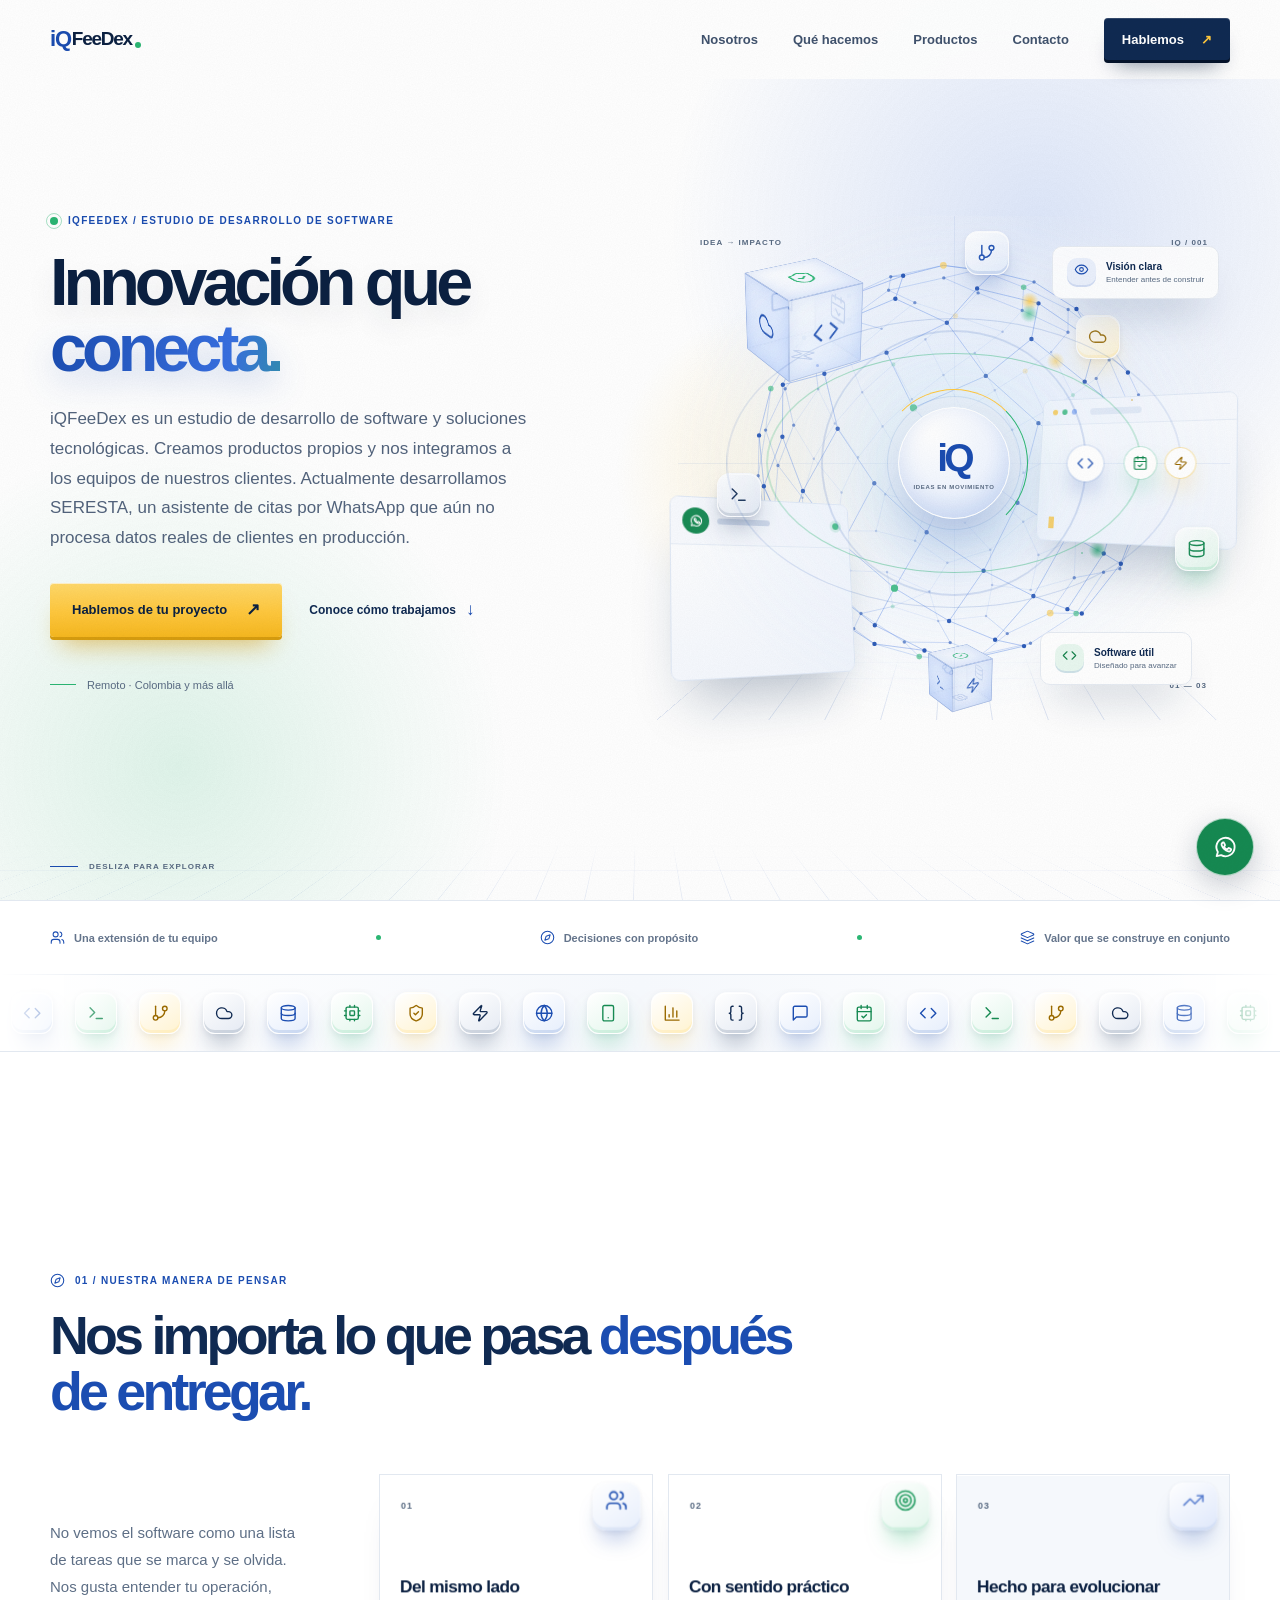
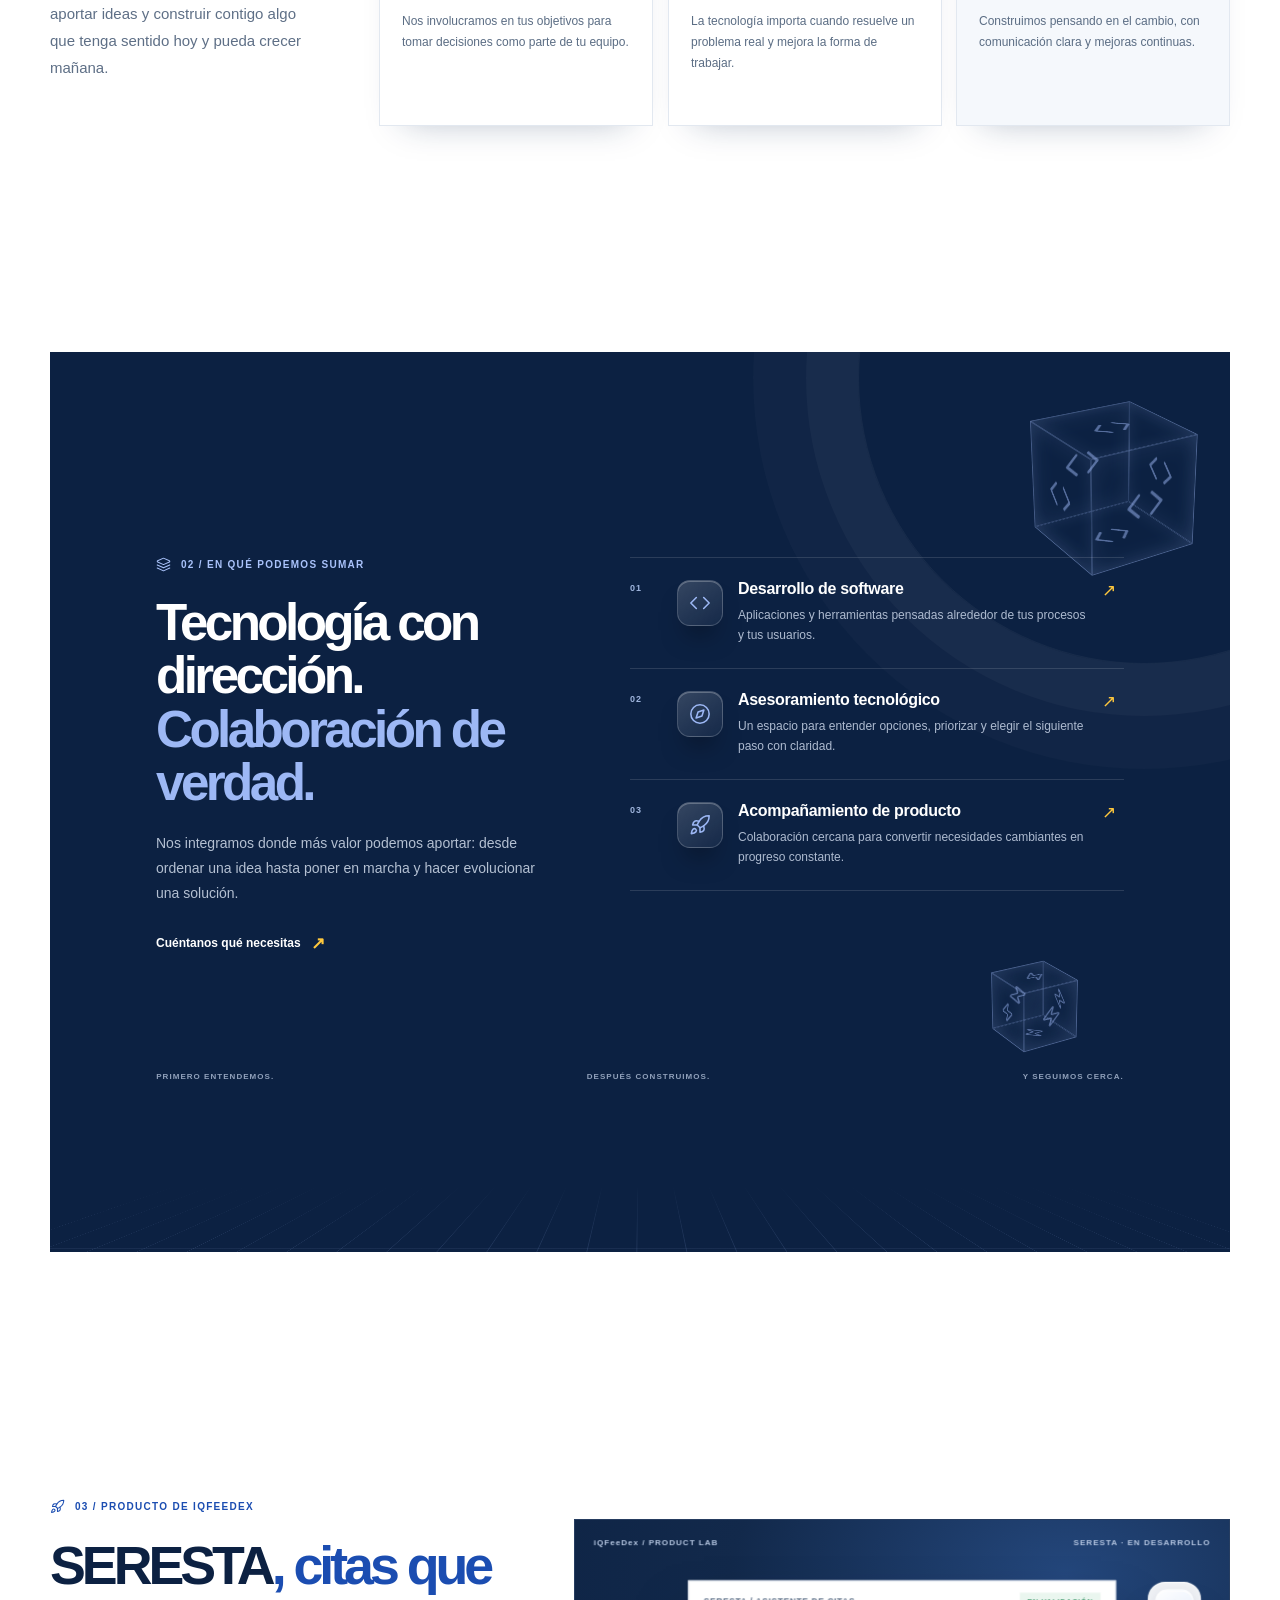
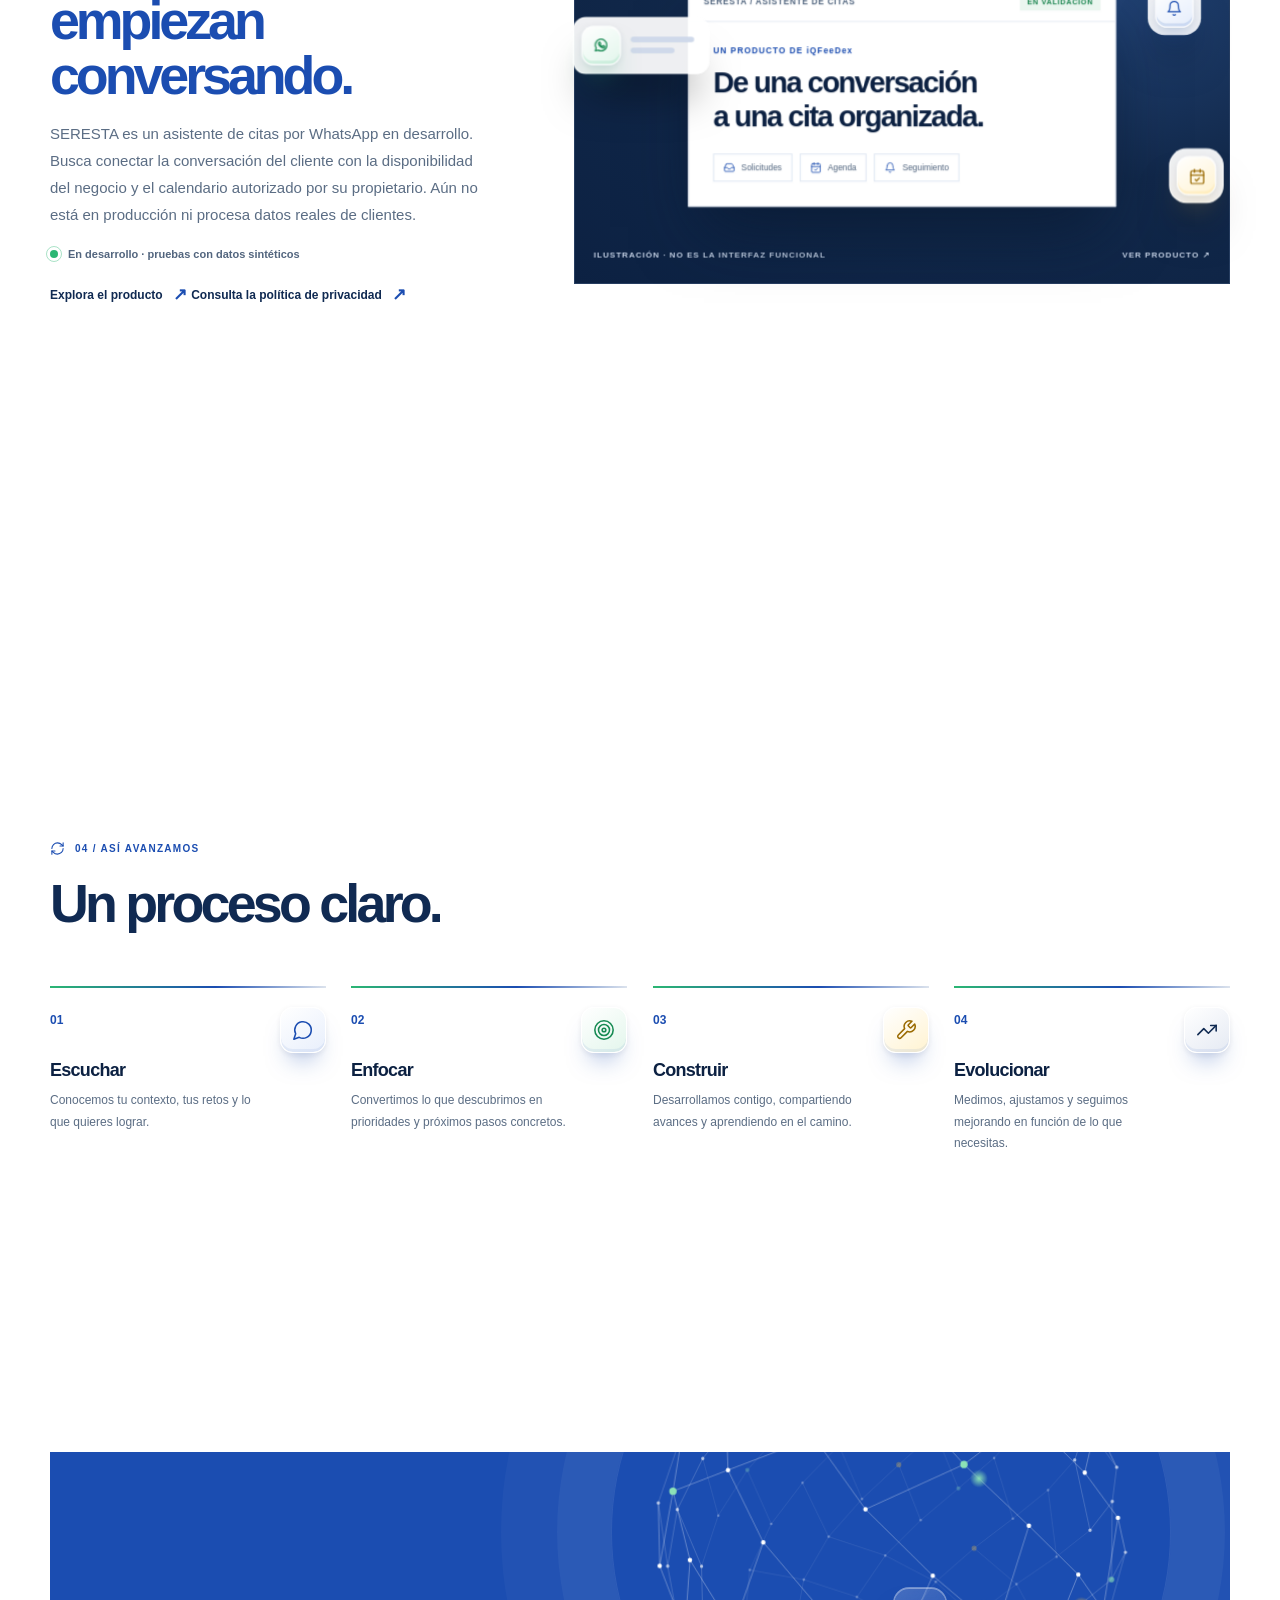
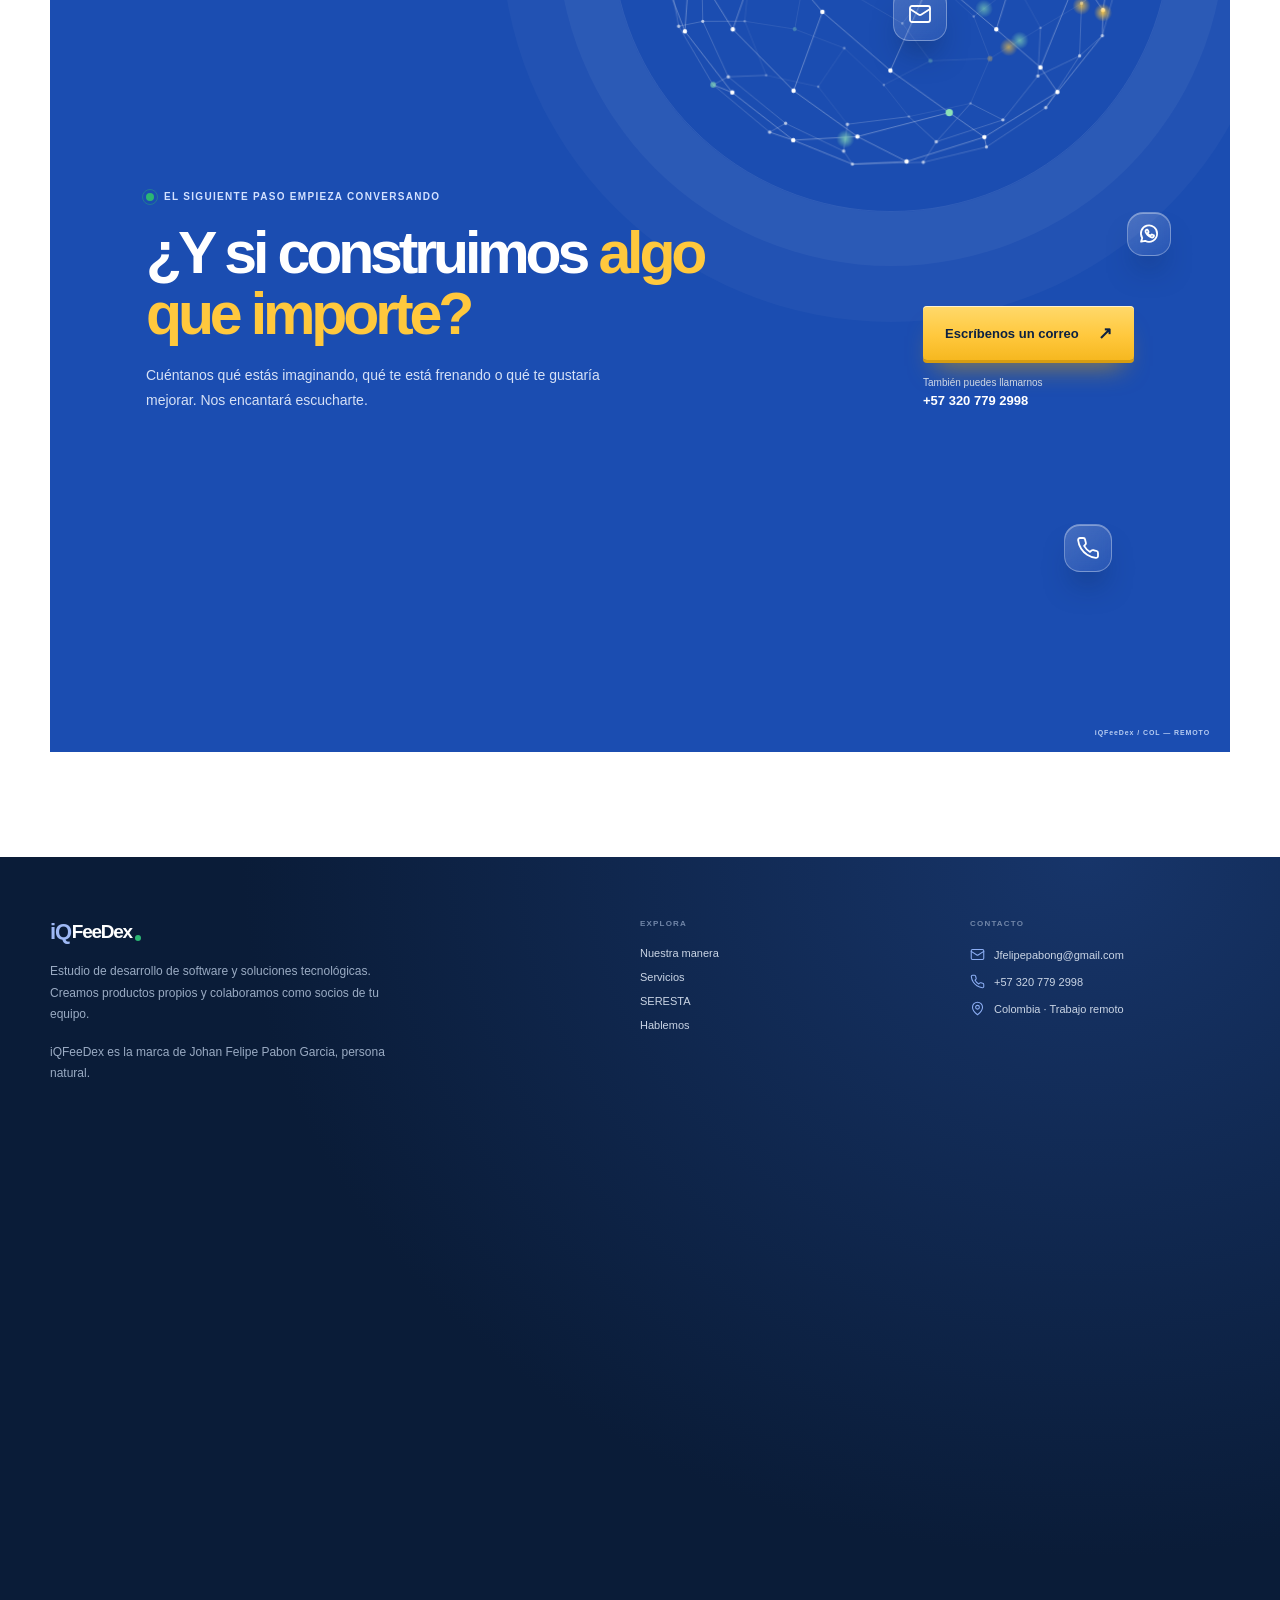
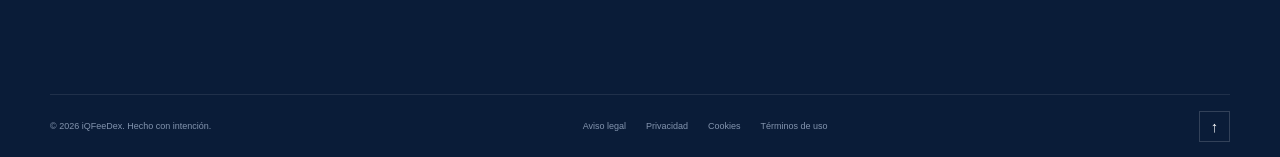
==== commit b3e214cb: "tratamiento de datos" ====
--- a/index.html
+++ b/index.html
@@ -7,20 +7,20 @@
     <meta name="description" content="iQFeeDex desarrolla software y productos tecnológicos en Colombia. Conoce SERESTA, un asistente de citas por WhatsApp actualmente en desarrollo.">
     <meta name="robots" content="index, follow, max-image-preview:large">
     <meta name="author" content="iQFeeDex">
-    <link rel="canonical" href="https://iqdevtech.bond/">
+    <link rel="canonical" href="https://www.iqfeedex.bond/">
     <meta property="og:type" content="website">
     <meta property="og:locale" content="es_CO">
     <meta property="og:site_name" content="iQFeeDex">
-    <meta property="og:url" content="https://iqdevtech.bond/">
+    <meta property="og:url" content="https://www.iqfeedex.bond/">
     <meta property="og:title" content="iQFeeDex | Estudio de desarrollo de software y soluciones tecnológicas">
     <meta property="og:description" content="iQFeeDex desarrolla software y productos tecnológicos en Colombia. Conoce SERESTA, un asistente de citas por WhatsApp actualmente en desarrollo.">
     <!-- TODO: exportar og-image.svg a og-image.png (1200×630) y actualizar esta URL -->
-    <meta property="og:image" content="https://iqdevtech.bond/og-image.svg">
+    <meta property="og:image" content="https://www.iqfeedex.bond/og-image.svg">
     <meta property="og:image:alt" content="iQFeeDex — Innovación que conecta">
     <meta name="twitter:card" content="summary_large_image">
     <meta name="twitter:title" content="iQFeeDex | Estudio de desarrollo de software y soluciones tecnológicas">
     <meta name="twitter:description" content="iQFeeDex desarrolla software y productos tecnológicos en Colombia. Conoce SERESTA, un asistente de citas por WhatsApp actualmente en desarrollo.">
-    <meta name="twitter:image" content="https://iqdevtech.bond/og-image.svg">
+    <meta name="twitter:image" content="https://www.iqfeedex.bond/og-image.svg">
     <title>iQFeeDex | Estudio de desarrollo de software y soluciones tecnológicas</title>
     <link rel="icon" href="/favicon.svg" type="image/svg+xml">
     <link rel="stylesheet" href="/assets/css/styles.css">
@@ -31,10 +31,10 @@
         "@graph": [
           {
             "@type": "Organization",
-            "@id": "https://iqdevtech.bond/#organization",
+            "@id": "https://www.iqfeedex.bond/#organization",
             "name": "iQFeeDex",
-            "url": "https://iqdevtech.bond/",
-            "logo": "https://iqdevtech.bond/favicon.svg",
+            "url": "https://www.iqfeedex.bond/",
+            "logo": "https://www.iqfeedex.bond/favicon.svg",
             "email": "Jfelipepabong@gmail.com",
             "telephone": "+573207792998",
             "description": "Estudio de desarrollo de software y soluciones tecnológicas. Creamos productos propios, como SERESTA, un asistente de citas por WhatsApp en desarrollo.",
@@ -48,10 +48,10 @@
           },
           {
             "@type": "ProfessionalService",
-            "@id": "https://iqdevtech.bond/#servicio",
+            "@id": "https://www.iqfeedex.bond/#servicio",
             "name": "Estudio de desarrollo de software y soluciones tecnológicas",
-            "provider": { "@id": "https://iqdevtech.bond/#organization" },
-            "url": "https://iqdevtech.bond/",
+            "provider": { "@id": "https://www.iqfeedex.bond/#organization" },
+            "url": "https://www.iqfeedex.bond/",
             "email": "Jfelipepabong@gmail.com",
             "telephone": "+573207792998",
             "areaServed": ["Colombia", "Worldwide"],
@@ -60,11 +60,11 @@
           },
           {
             "@type": "WebSite",
-            "@id": "https://iqdevtech.bond/#website",
-            "url": "https://iqdevtech.bond/",
+            "@id": "https://www.iqfeedex.bond/#website",
+            "url": "https://www.iqfeedex.bond/",
             "name": "iQFeeDex",
             "inLanguage": "es-CO",
-            "publisher": { "@id": "https://iqdevtech.bond/#organization" }
+            "publisher": { "@id": "https://www.iqfeedex.bond/#organization" }
           }
         ]
       }
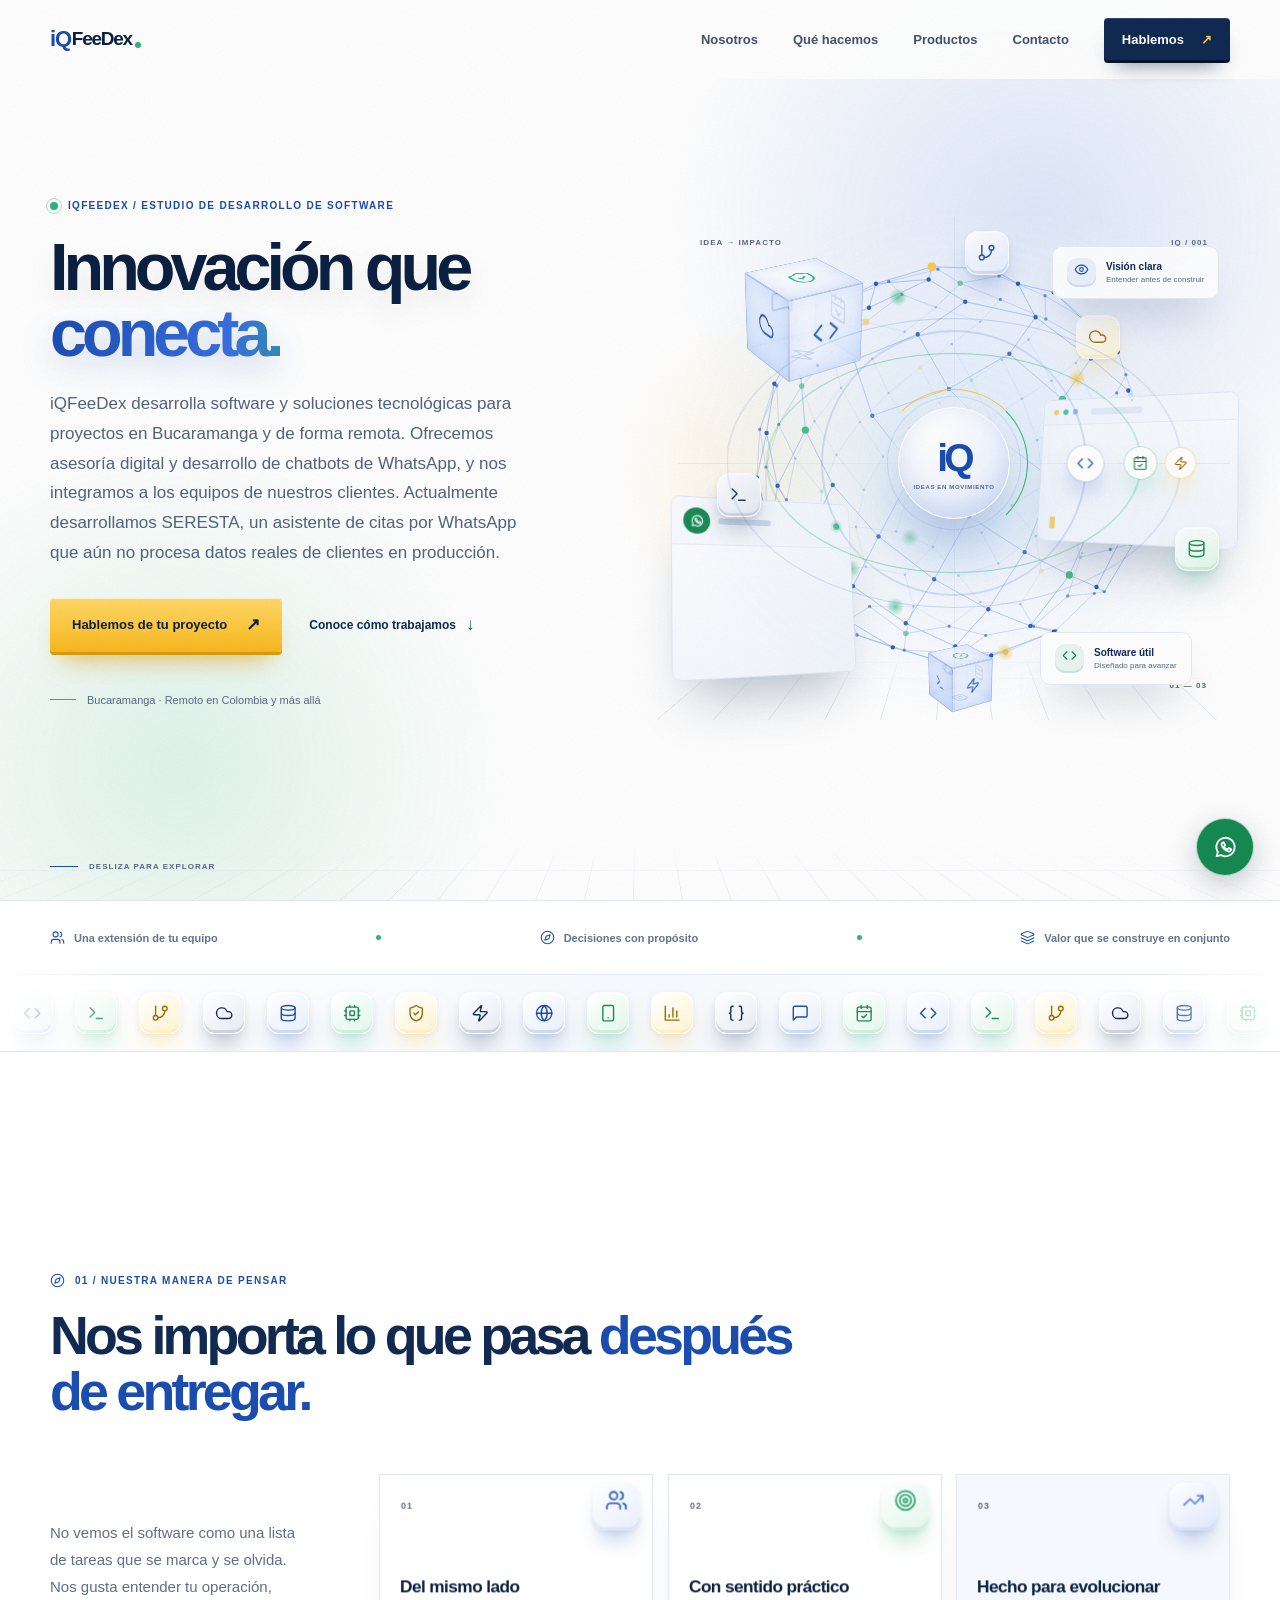
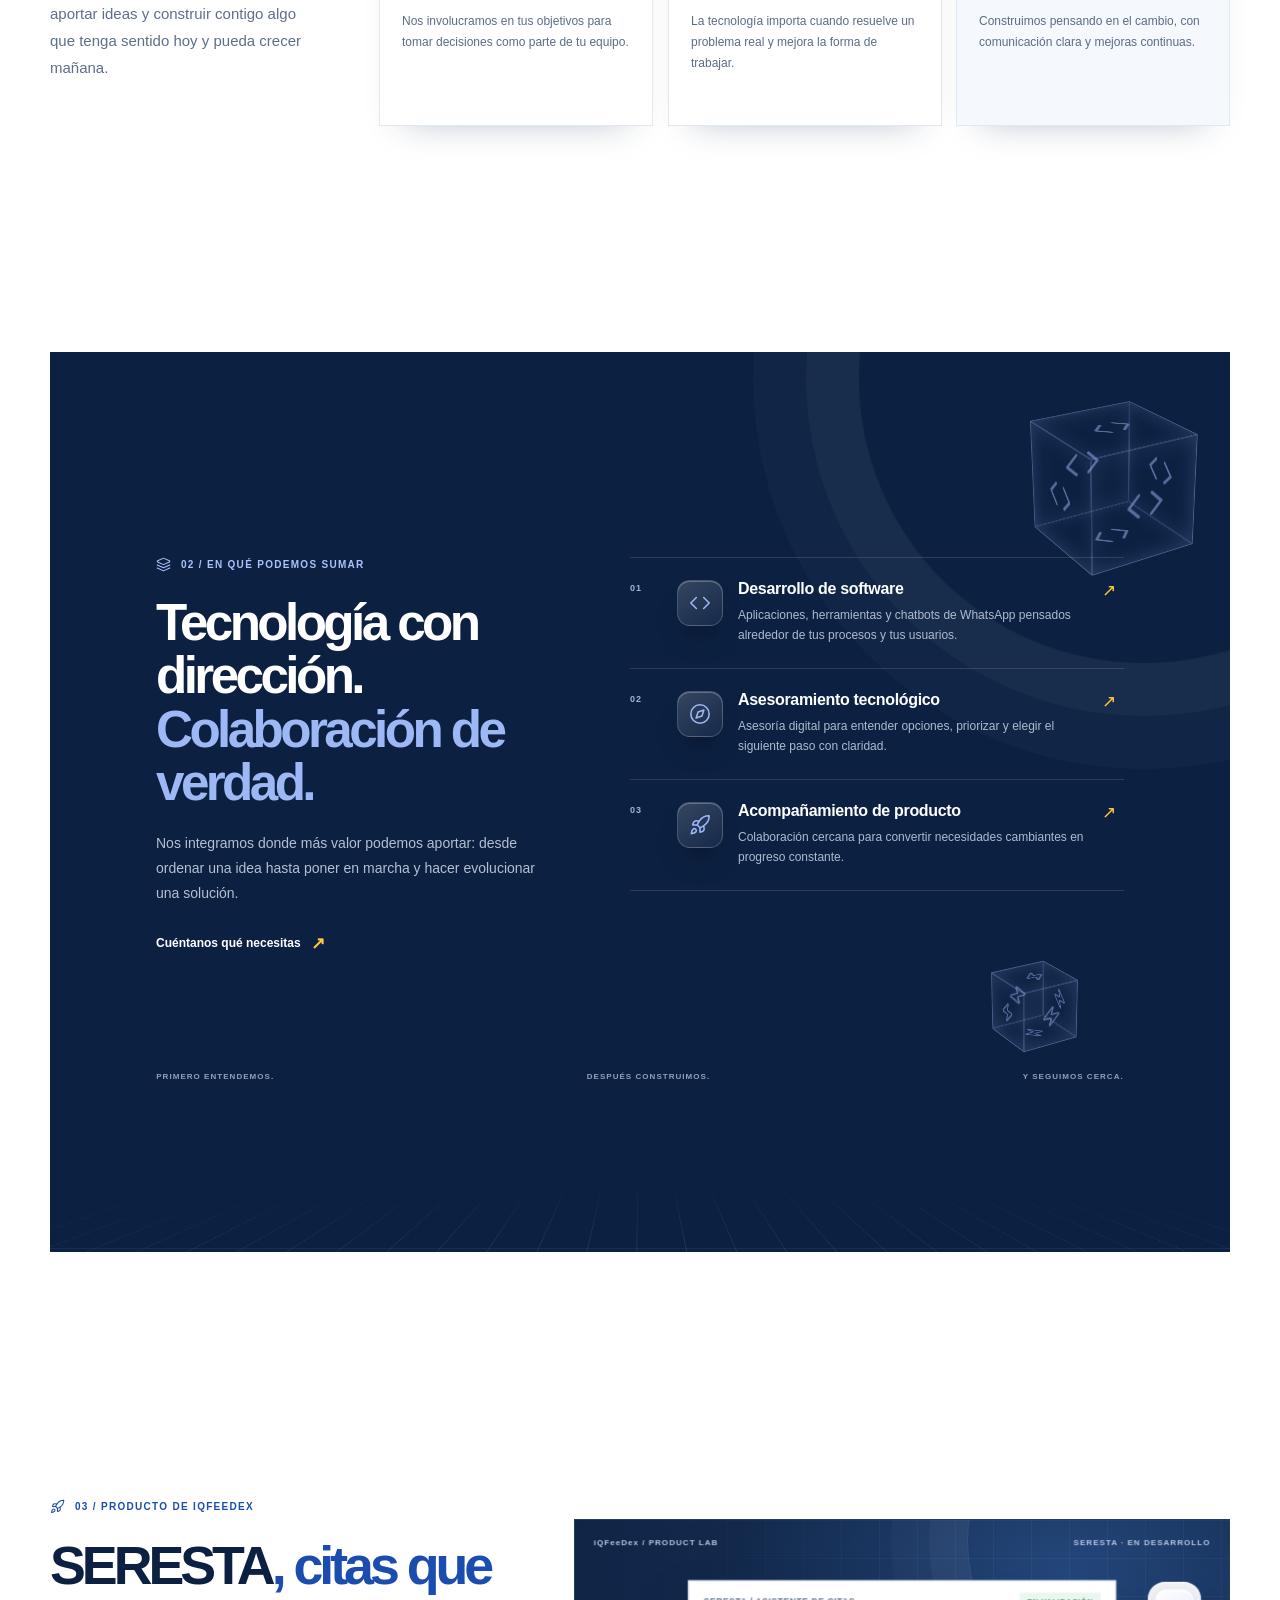
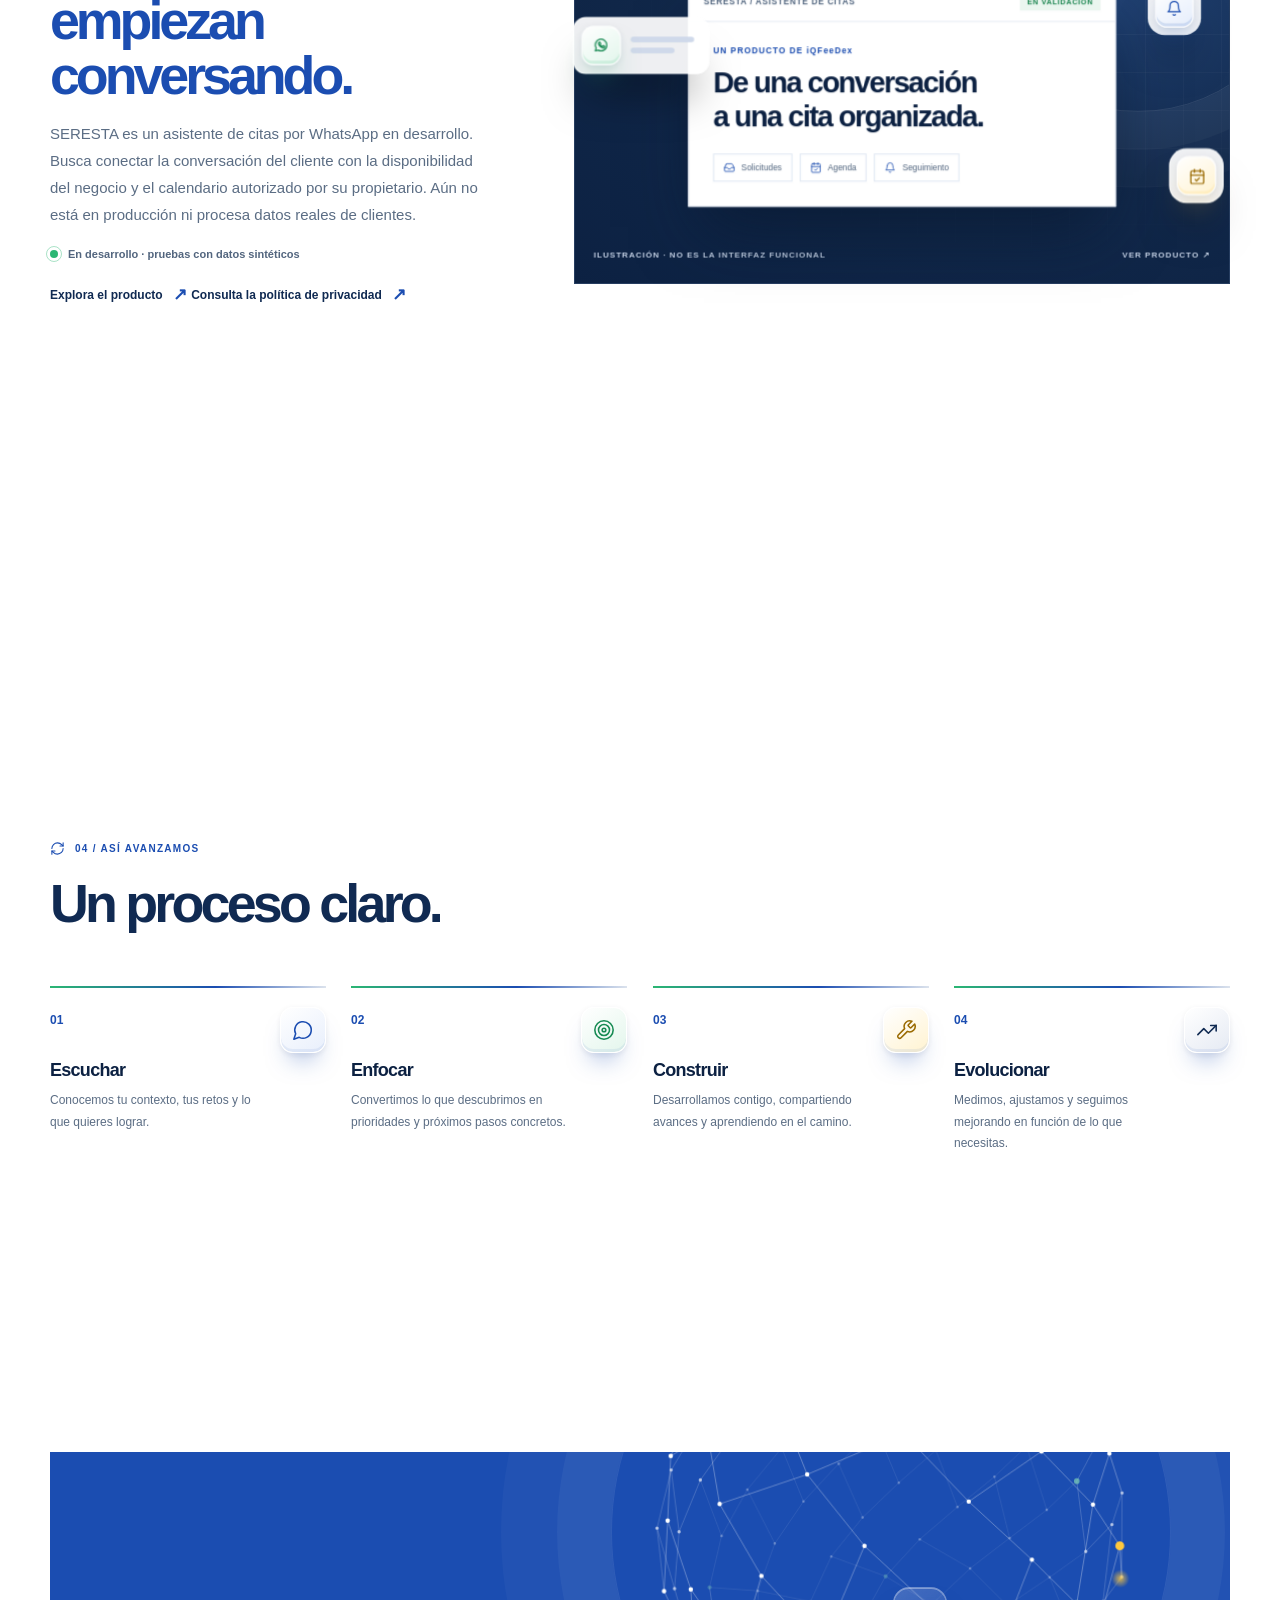
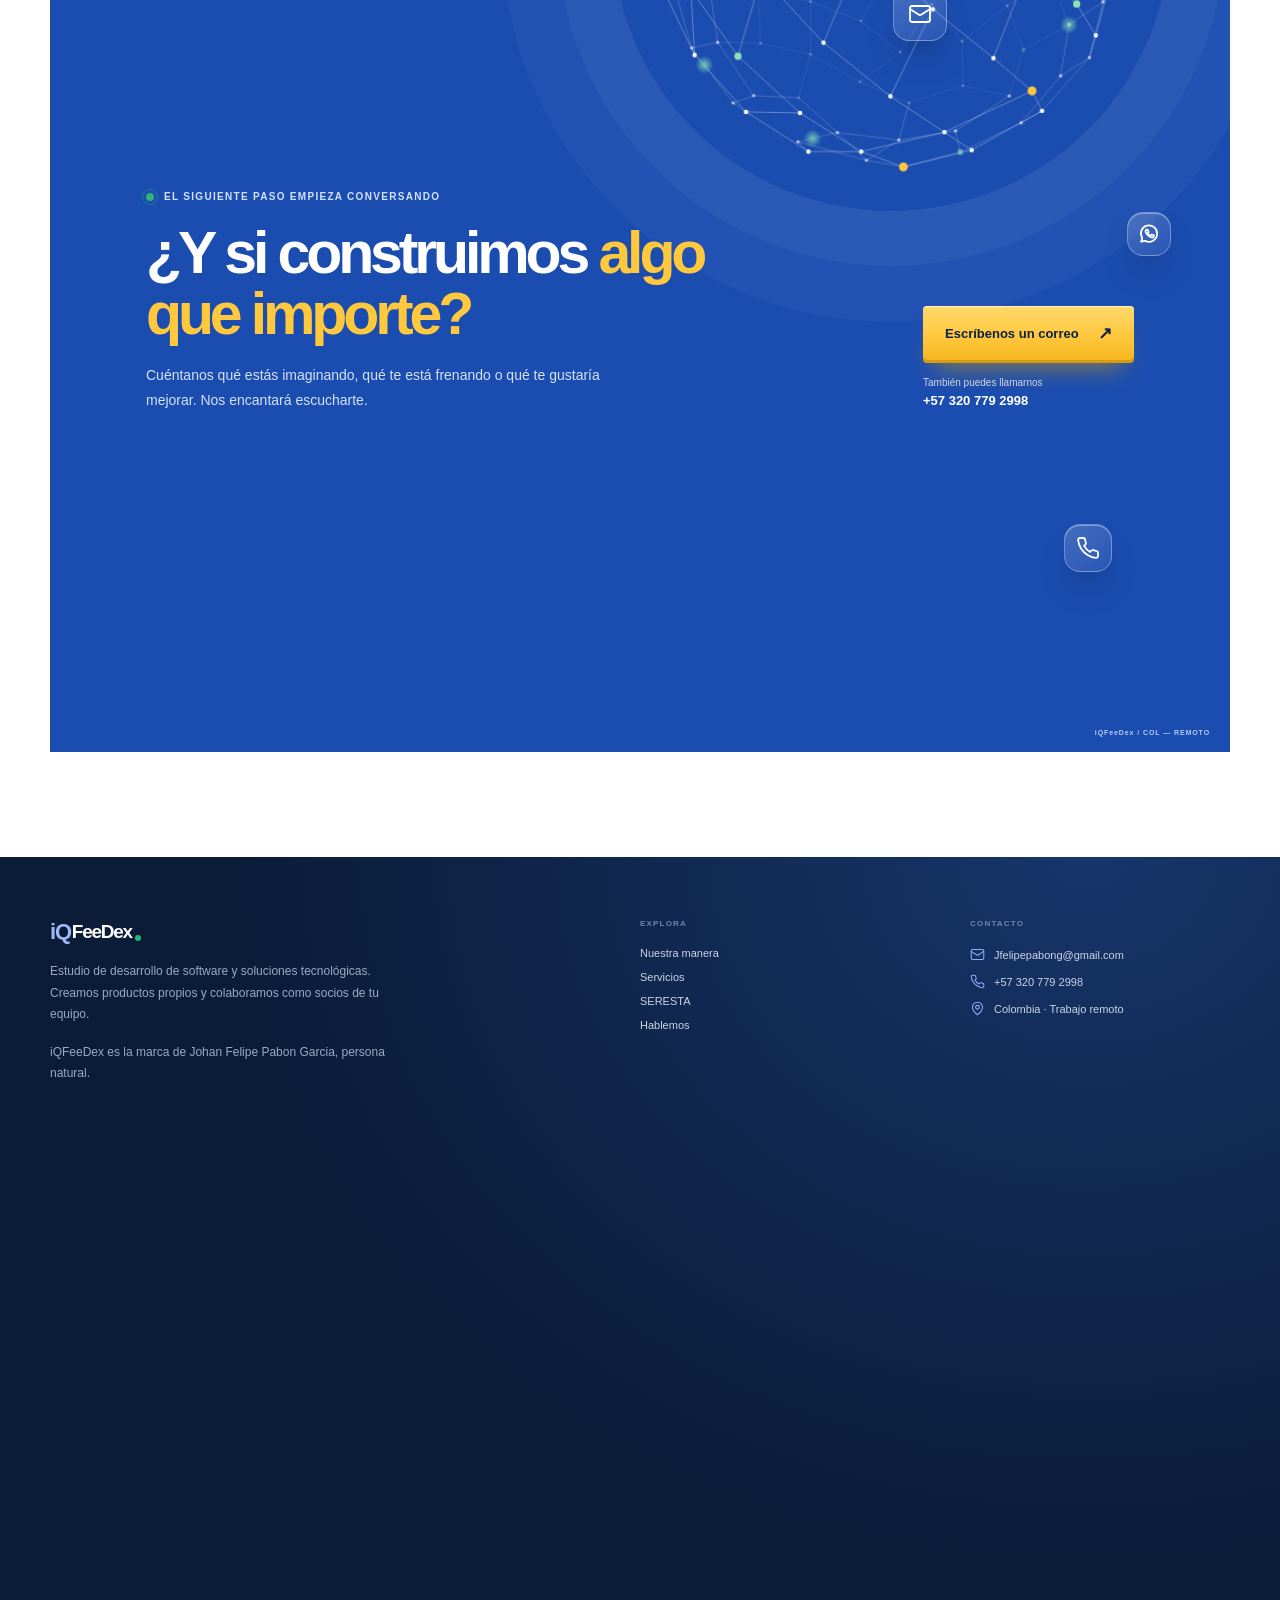
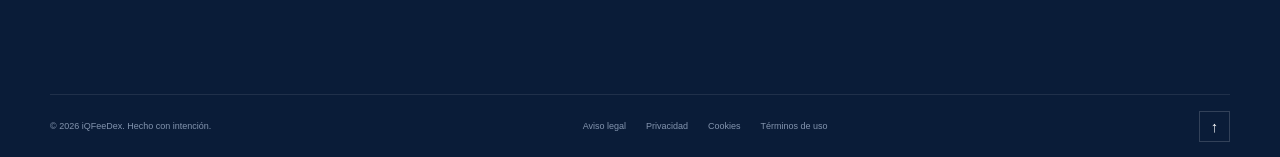
==== commit 57f0b765: "Actualizacion de SEO" ====
--- a/index.html
+++ b/index.html
@@ -4,7 +4,7 @@
     <meta charset="utf-8">
     <meta name="viewport" content="width=device-width, initial-scale=1">
     <meta name="theme-color" content="#f6f8fc">
-    <meta name="description" content="iQFeeDex desarrolla software y productos tecnológicos en Colombia. Conoce SERESTA, un asistente de citas por WhatsApp actualmente en desarrollo.">
+    <meta name="description" content="Desarrollo de software, asesoría digital y chatbots de WhatsApp en Bucaramanga y de forma remota. Conoce iQFeeDex y SERESTA, producto en desarrollo.">
     <meta name="robots" content="index, follow, max-image-preview:large">
     <meta name="author" content="iQFeeDex">
     <link rel="canonical" href="https://www.iqfeedex.bond/">
@@ -12,16 +12,16 @@
     <meta property="og:locale" content="es_CO">
     <meta property="og:site_name" content="iQFeeDex">
     <meta property="og:url" content="https://www.iqfeedex.bond/">
-    <meta property="og:title" content="iQFeeDex | Estudio de desarrollo de software y soluciones tecnológicas">
-    <meta property="og:description" content="iQFeeDex desarrolla software y productos tecnológicos en Colombia. Conoce SERESTA, un asistente de citas por WhatsApp actualmente en desarrollo.">
+    <meta property="og:title" content="iQFeeDex | Desarrollo de software en Bucaramanga">
+    <meta property="og:description" content="Desarrollo de software, asesoría digital y chatbots de WhatsApp en Bucaramanga y de forma remota. Conoce iQFeeDex y SERESTA, producto en desarrollo.">
     <!-- TODO: exportar og-image.svg a og-image.png (1200×630) y actualizar esta URL -->
     <meta property="og:image" content="https://www.iqfeedex.bond/og-image.svg">
     <meta property="og:image:alt" content="iQFeeDex — Innovación que conecta">
     <meta name="twitter:card" content="summary_large_image">
-    <meta name="twitter:title" content="iQFeeDex | Estudio de desarrollo de software y soluciones tecnológicas">
-    <meta name="twitter:description" content="iQFeeDex desarrolla software y productos tecnológicos en Colombia. Conoce SERESTA, un asistente de citas por WhatsApp actualmente en desarrollo.">
+    <meta name="twitter:title" content="iQFeeDex | Desarrollo de software en Bucaramanga">
+    <meta name="twitter:description" content="Desarrollo de software, asesoría digital y chatbots de WhatsApp en Bucaramanga y de forma remota. Conoce iQFeeDex y SERESTA, producto en desarrollo.">
     <meta name="twitter:image" content="https://www.iqfeedex.bond/og-image.svg">
-    <title>iQFeeDex | Estudio de desarrollo de software y soluciones tecnológicas</title>
+    <title>iQFeeDex | Desarrollo de software en Bucaramanga</title>
     <link rel="icon" href="/favicon.svg" type="image/svg+xml">
     <link rel="stylesheet" href="/assets/css/styles.css">
     <link rel="stylesheet" href="/assets/css/depth.css">
@@ -37,14 +37,14 @@
             "logo": "https://www.iqfeedex.bond/favicon.svg",
             "email": "Jfelipepabong@gmail.com",
             "telephone": "+573207792998",
-            "description": "Estudio de desarrollo de software y soluciones tecnológicas. Creamos productos propios, como SERESTA, un asistente de citas por WhatsApp en desarrollo.",
+            "description": "Desarrollo de software, asesoría digital y chatbots de WhatsApp para proyectos en Bucaramanga y de forma remota. SERESTA es un asistente de citas en desarrollo.",
             "slogan": "Innovación que conecta",
             "address": {
               "@type": "PostalAddress",
               "addressRegion": "Santander",
               "addressCountry": "CO"
             },
-            "knowsAbout": ["Desarrollo de software", "Soluciones tecnológicas", "Creación de productos digitales", "Acompañamiento de producto"]
+            "knowsAbout": ["Desarrollo de software", "Asesoría digital", "Chatbots de WhatsApp", "Creación de productos digitales", "Acompañamiento de producto"]
           },
           {
             "@type": "ProfessionalService",
@@ -54,7 +54,7 @@
             "url": "https://www.iqfeedex.bond/",
             "email": "Jfelipepabong@gmail.com",
             "telephone": "+573207792998",
-            "areaServed": ["Colombia", "Worldwide"],
+            "areaServed": ["Bucaramanga", "Colombia", "Worldwide"],
             "availableLanguage": ["Spanish"],
             "inLanguage": "es-CO"
           },
@@ -83,12 +83,12 @@
         <div class="hero__copy">
           <p class="eyebrow hero-enter"><span class="status-dot"></span> iQFeeDex / Estudio de desarrollo de software</p>
           <h1 id="hero-title" class="hero-enter">Innovación que <span>conecta.</span></h1>
-          <p class="hero__intro hero-enter">iQFeeDex es un estudio de desarrollo de software y soluciones tecnológicas. Creamos productos propios y nos integramos a los equipos de nuestros clientes. Actualmente desarrollamos SERESTA, un asistente de citas por WhatsApp que aún no procesa datos reales de clientes en producción.</p>
+          <p class="hero__intro hero-enter">iQFeeDex desarrolla software y soluciones tecnológicas para proyectos en Bucaramanga y de forma remota. Ofrecemos asesoría digital y desarrollo de chatbots de WhatsApp, y nos integramos a los equipos de nuestros clientes. Actualmente desarrollamos SERESTA, un asistente de citas por WhatsApp que aún no procesa datos reales de clientes en producción.</p>
           <div class="hero__actions hero-enter">
             <a class="button button--yellow" href="#contacto">Hablemos de tu proyecto <span aria-hidden="true">↗</span></a>
             <a class="text-link" href="#enfoque">Conoce cómo trabajamos <span aria-hidden="true">↓</span></a>
           </div>
-          <div class="hero__note hero-enter"><span class="hero__note-line"></span><span>Remoto · Colombia y más allá</span></div>
+          <div class="hero__note hero-enter"><span class="hero__note-line"></span><span>Bucaramanga · Remoto en Colombia y más allá</span></div>
         </div>
         <div class="hero-art" role="img" aria-label="Ilustración abstracta de una red de ideas que se convierte en software">
           <div class="hero-art__system" aria-hidden="true">
@@ -159,12 +159,12 @@
         <div class="services__list">
           <article class="service-item reveal">
             <span class="service-item__index">01</span>
-            <div><h3>Desarrollo de software</h3><p>Aplicaciones y herramientas pensadas alrededor de tus procesos y tus usuarios.</p></div>
+            <div><h3>Desarrollo de software</h3><p>Aplicaciones, herramientas y chatbots de WhatsApp pensados alrededor de tus procesos y tus usuarios.</p></div>
             <span class="service-item__arrow" aria-hidden="true">↗</span>
           </article>
           <article class="service-item reveal">
             <span class="service-item__index">02</span>
-            <div><h3>Asesoramiento tecnológico</h3><p>Un espacio para entender opciones, priorizar y elegir el siguiente paso con claridad.</p></div>
+            <div><h3>Asesoramiento tecnológico</h3><p>Asesoría digital para entender opciones, priorizar y elegir el siguiente paso con claridad.</p></div>
             <span class="service-item__arrow" aria-hidden="true">↗</span>
           </article>
           <article class="service-item reveal">
@@ -182,10 +182,10 @@
           <h2 id="product-showcase-title">SERESTA<span>, citas que empiezan conversando.</span></h2>
           <p>SERESTA es un asistente de citas por WhatsApp en desarrollo. Busca conectar la conversación del cliente con la disponibilidad del negocio y el calendario autorizado por su propietario. Aún no está en producción ni procesa datos reales de clientes.</p>
           <div class="product-showcase__status"><span class="status-dot"></span> En desarrollo · pruebas con datos sintéticos</div>
-          <a class="text-link" href="/productos/seresta.html">Explora el producto <span aria-hidden="true">↗</span></a>
-          <a class="text-link" href="/privacy">Consulta la política de privacidad <span aria-hidden="true">↗</span></a>
-        </div>
-        <a class="product-preview reveal" href="/productos/seresta.html" aria-label="Conocer SERESTA, asistente de citas por WhatsApp en desarrollo de iQFeeDex">
+          <a class="text-link" href="/productos/seresta">Explora el producto <span aria-hidden="true">↗</span></a>
+          <a class="text-link" href="/legal/privacidad">Consulta la política de privacidad <span aria-hidden="true">↗</span></a>
+        </div>
+        <a class="product-preview reveal" href="/productos/seresta" aria-label="Conocer SERESTA, asistente de citas por WhatsApp en desarrollo de iQFeeDex">
           <div class="product-preview__topline"><span>iQFeeDex / PRODUCT LAB</span><span>SERESTA · EN DESARROLLO</span></div>
           <div class="product-preview__window">
             <div class="product-preview__windowbar"><span>SERESTA / ASISTENTE DE CITAS</span><span class="product-preview__window-status">EN VALIDACIÓN</span></div>
